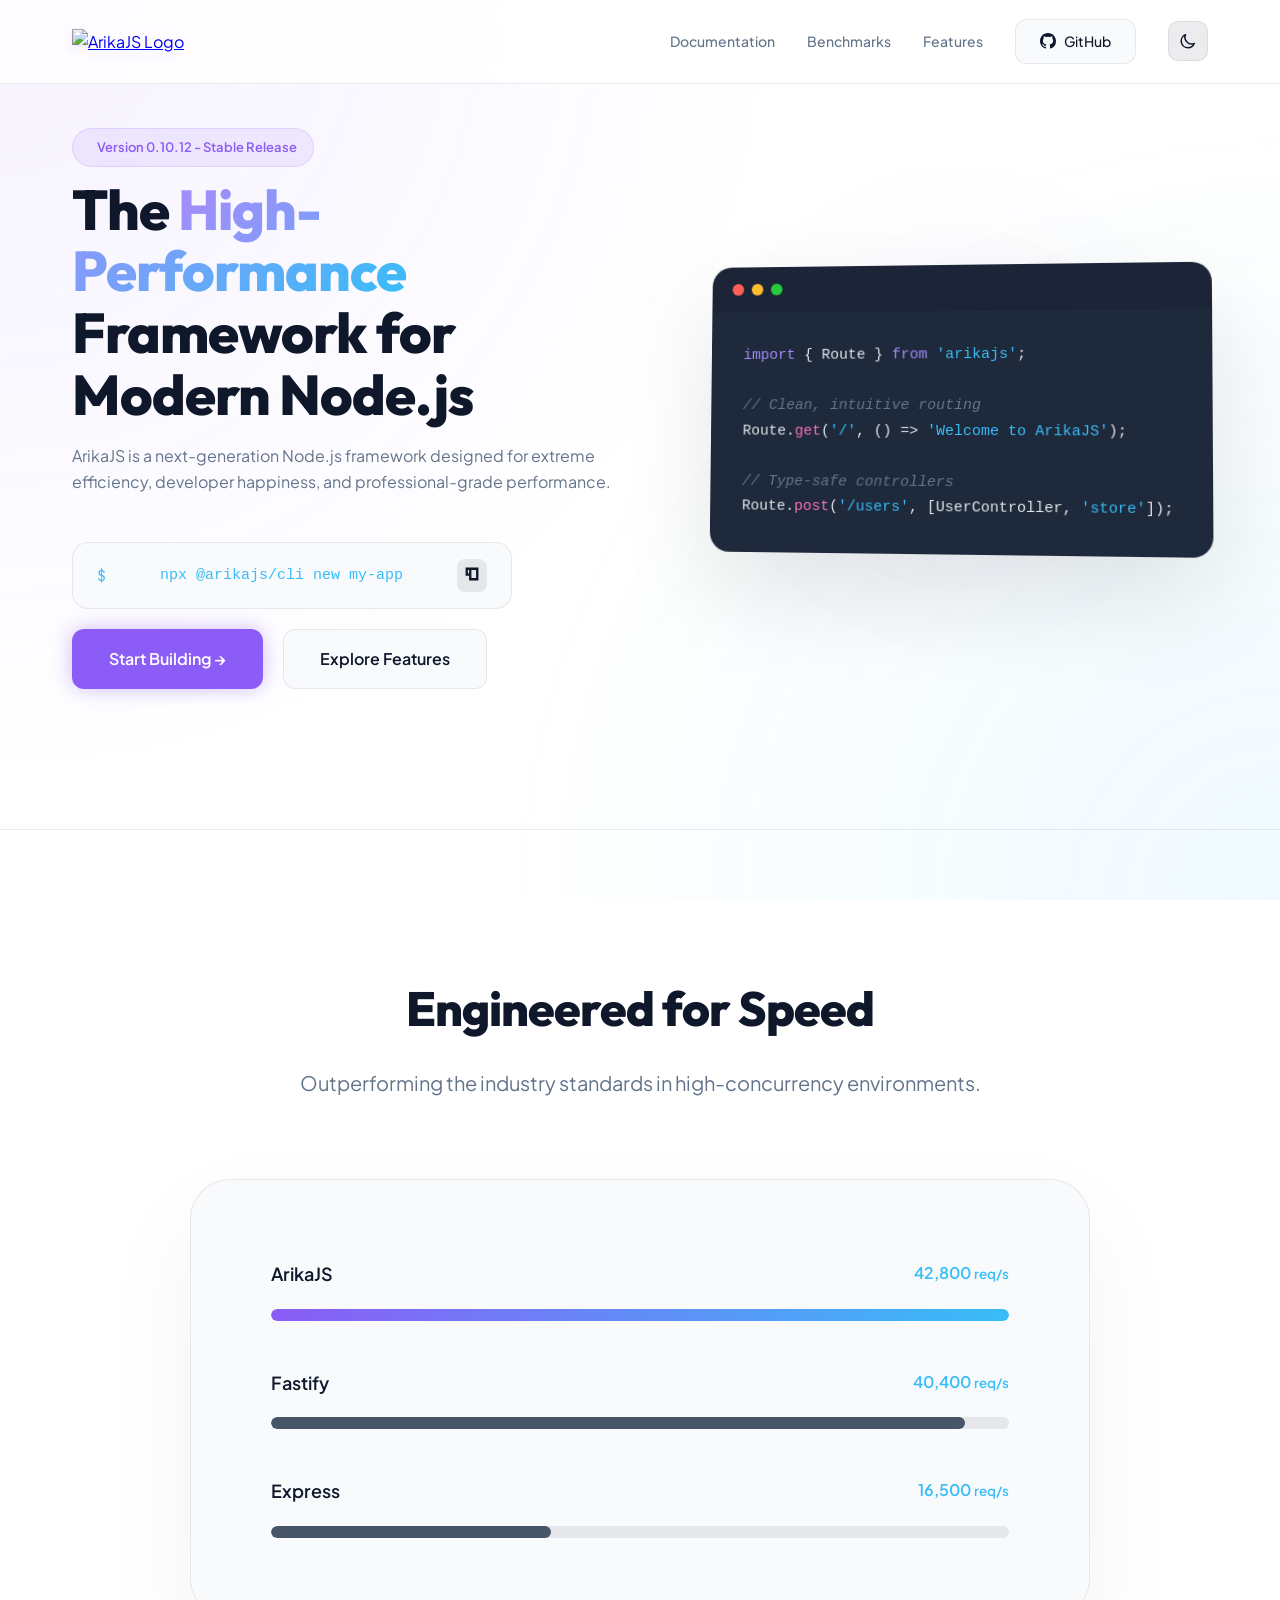
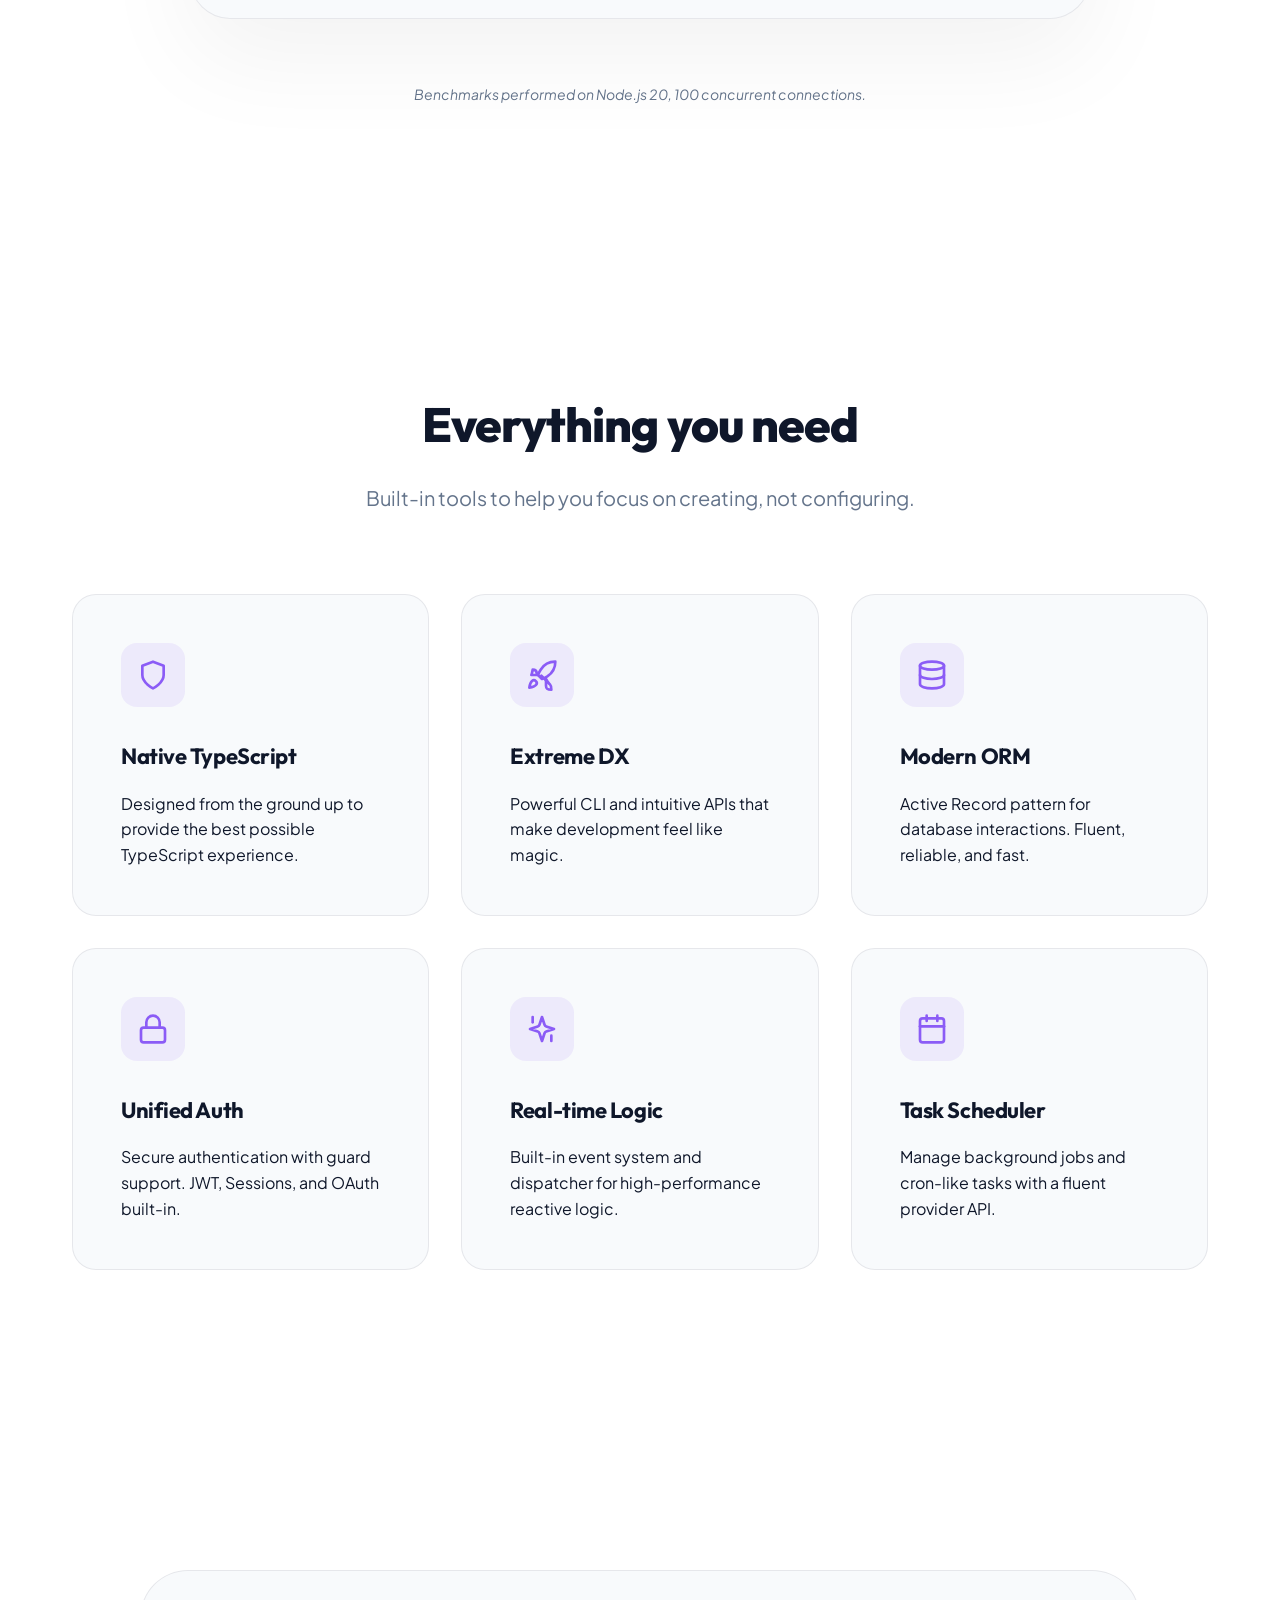
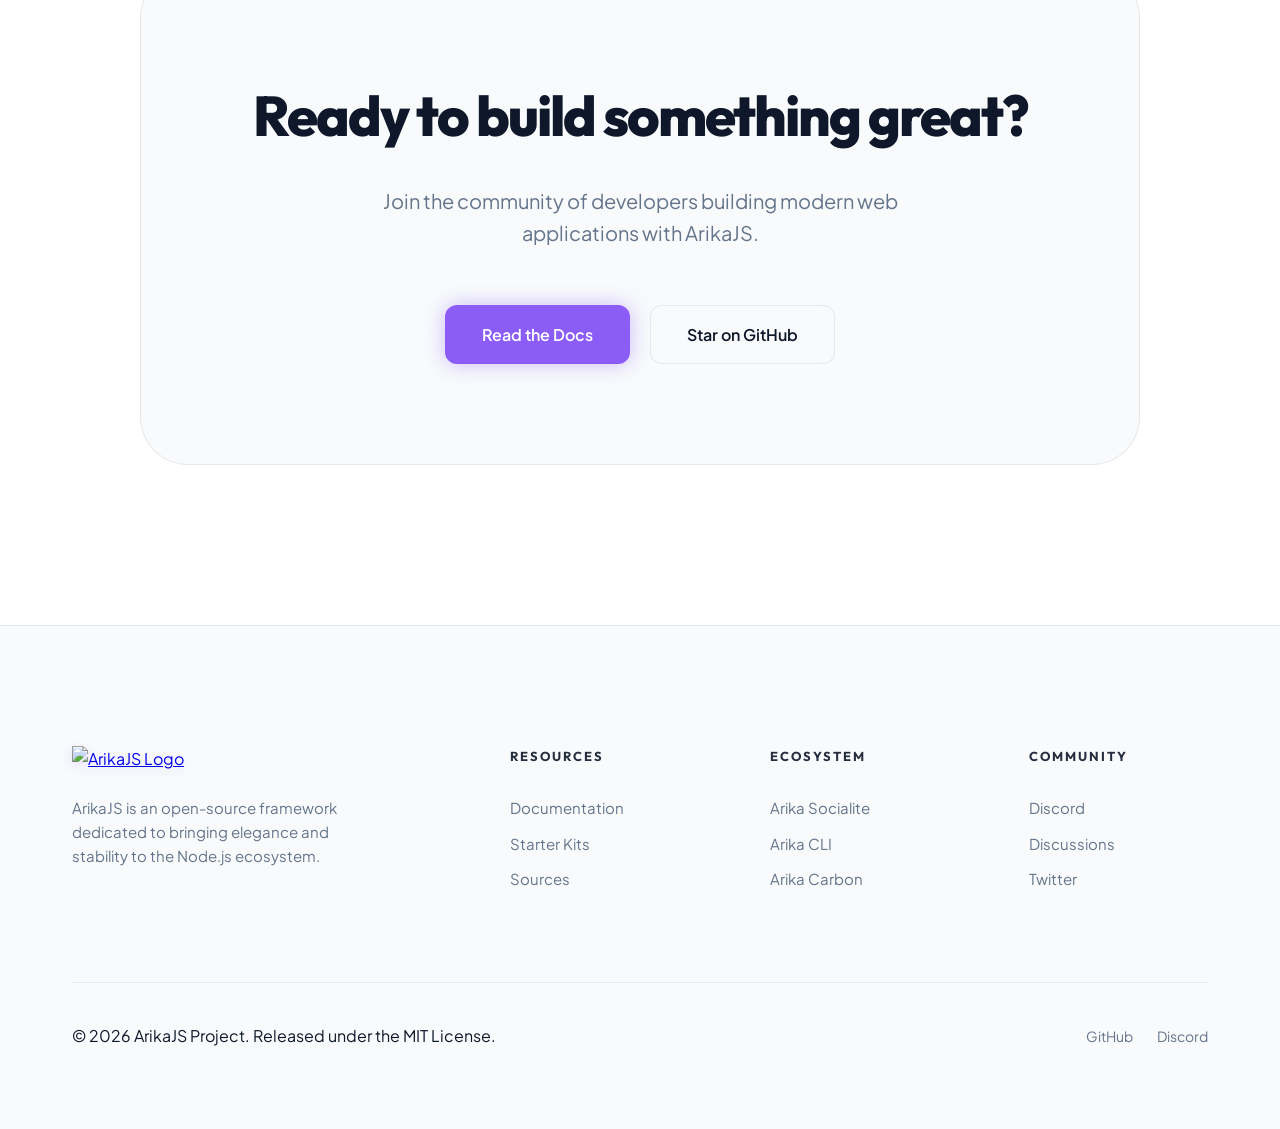
==== index.html @ d20a9f82 "feat(website): finalized dual-theme support and premium SVG icon system" ====
<!DOCTYPE html>
<html lang="en">
<head>
    <meta charset="UTF-8">
    <meta name="viewport" content="width=device-width, initial-scale=1.0">
    <title>ArikaJS | The High-Performance Node.js Framework</title>
    <meta name="description" content="ArikaJS is a high-performance, modular web framework for Node.js. Built for speed, developer happiness, and enterprise-scale reliability.">
    
    <!-- Fonts -->
    <link rel="preconnect" href="https://fonts.googleapis.com">
    <link rel="preconnect" href="https://fonts.gstatic.com" crossorigin>
    <link href="https://fonts.googleapis.com/css2?family=Outfit:wght@300;400;500;600;700;800&family=Plus+Jakarta+Sans:wght@300;400;500;600;700&family=JetBrains+Mono:wght@400;500&display=swap" rel="stylesheet">
    
    <!-- Styles -->
    <link rel="stylesheet" href="style.css?v=2.3.0">
    <link rel="icon" type="image/png" href="https://raw.githubusercontent.com/ArikaJs/arikajs/main/packages/cli/templates/app/public/assets/img/favicon.png">
</head>
<body>
    <nav class="navbar" id="main-nav">
        <div class="container navbar-inner">
            <a href="index.html" class="logo">
                <img src="https://raw.githubusercontent.com/ArikaJs/arikajs/main/packages/cli/templates/app/public/assets/img/logo.png" alt="ArikaJS Logo">
            </a>
            <div class="nav-links">
                <a href="docs.html">Documentation</a>
                <a href="#performance">Benchmarks</a>
                <a href="#features">Features</a>
                <a href="https://github.com/ArikaJs/arikajs" class="btn btn-secondary">
                    <svg width="16" height="16" viewBox="0 0 16 16" fill="currentColor"><path d="M8 0C3.58 0 0 3.58 0 8c0 3.54 2.29 6.53 5.47 7.59.4.07.55-.17.55-.38 0-.19-.01-.82-.01-1.49-2.01.37-2.53-.49-2.69-.94-.09-.23-.48-.94-.82-1.13-.28-.15-.68-.52-.01-.53.63-.01 1.08.58 1.23.82.72 1.21 1.87.87 2.33.66.07-.52.28-.87.51-1.07-1.78-.2-3.64-.89-3.64-3.95 0-.87.31-1.59.82-2.15-.08-.2-.36-1.02.08-2.12 0 0 .67-.21 2.2.82.64-.18 1.32-.27 2-.27.68 0 1.36.09 2 .27 1.53-1.04 2.2-.82 2.2-.82.44 1.1.16 1.92.08 2.12.51.56.82 1.27.82 2.15 0 3.07-1.87 3.75-3.65 3.95.29.25.54.73.54 1.48 0 1.07-.01 1.93-.01 2.2 0 .21.15.46.55.38A8.013 8.013 0 0016 8c0-4.42-3.58-8-8-8z"></path></svg>
                    GitHub
                </a>
                <button class="theme-toggle" id="theme-btn" aria-label="Toggle Theme">
                    <svg class="sun" fill="none" stroke="currentColor" viewBox="0 0 24 24"><path stroke-linecap="round" stroke-linejoin="round" stroke-width="2" d="M12 3v1m0 16v1m9-9h-1M4 9H3m15.364-6.364l-.707.707M6.343 17.657l-.707.707m12.728 0l-.707-.707M6.343 6.343l-.707-.707M12 8a4 4 0 100 8 4 4 0 000-8z"></path></svg>
                    <svg class="moon" fill="none" stroke="currentColor" viewBox="0 0 24 24"><path stroke-linecap="round" stroke-linejoin="round" stroke-width="2" d="M20.354 15.354A9 9 0 018.646 3.646 9.003 9.003 0 0012 21a9.003 9.003 0 008.354-5.646z"></path></svg>
                </button>
            </div>
        </div>
    </nav>

    <header class="hero">
        <div class="container hero-inner">
            <div class="hero-content">
                <div class="badge">
                    <span class="badge-dot"></span>
                    Version 0.10.12 - Stable Release
                </div>
                <h1>The <span class="gradient-text">High-Performance</span> Framework for Modern Node.js</h1>
                <p>ArikaJS is a next-generation Node.js framework designed for extreme efficiency, developer happiness, and professional-grade performance.</p>
                <div class="hero-actions">
                    <div class="command-box">
                        <span class="prefix">$</span>
                        <code id="install-cmd">npx @arikajs/cli new my-app</code>
                        <button id="copy-btn" title="Copy to clipboard">
                            <svg width="14" height="14" viewBox="0 0 24 24" fill="none" stroke="currentColor" stroke-width="2"><path d="M8 4v8H4V4h4zm12 0v16H10V4h10zM8 2H2v12h6V2zm14 0h-14v20h14V2z"></path></svg>
                        </button>
                    </div>
                    <a href="docs.html" class="btn btn-large btn-primary">Start Building →</a>
                    <a href="#features" class="btn btn-large btn-secondary">Explore Features</a>
                </div>
            </div>
            <div class="hero-graphic">
                <div class="glow-sphere"></div>
                <div class="code-window">
                    <div class="window-header">
                        <span class="dot dot-red"></span>
                        <span class="dot dot-yellow"></span>
                        <span class="dot dot-green"></span>
                    </div>
                    <div class="window-body">
<pre><code><span class="kw">import</span> { Route } <span class="kw">from</span> <span class="str">'arikajs'</span>;

<span class="comment">// Clean, intuitive routing</span>
Route.<span class="fn">get</span>(<span class="str">'/'</span>, () => <span class="str">'Welcome to ArikaJS'</span>);

<span class="comment">// Type-safe controllers</span>
Route.<span class="fn">post</span>(<span class="str">'/users'</span>, [UserController, <span class="str">'store'</span>]);</code></pre>
                    </div>
                </div>
            </div>
        </div>
    </header>

    <section id="performance" class="performance">
        <div class="container">
            <div class="section-header">
                <h2>Engineered for Speed</h2>
                <p>Outperforming the industry standards in high-concurrency environments.</p>
            </div>
            
            <div class="perf-stats">
                <div class="stat-item arika-best" data-target="100">
                    <div class="stat-label">
                        <span class="name">ArikaJS</span>
                        <span class="value">42,800 <small>req/s</small></span>
                    </div>
                    <div class="progress-bg"><div class="progress-bar" style="width: 0%"></div></div>
                </div>
                <div class="stat-item" data-target="94">
                    <div class="stat-label">
                        <span class="name">Fastify</span>
                        <span class="value">40,400 <small>req/s</small></span>
                    </div>
                    <div class="progress-bg"><div class="progress-bar" style="width: 0%"></div></div>
                </div>
                <div class="stat-item" data-target="38">
                    <div class="stat-label">
                        <span class="name">Express</span>
                        <span class="value">16,500 <small>req/s</small></span>
                    </div>
                    <div class="progress-bg"><div class="progress-bar" style="width: 0%"></div></div>
                </div>
            </div>
            <p class="benchmark-footer">Benchmarks performed on Node.js 20, 100 concurrent connections.</p>
        </div>
    </section>

    <section id="features" class="features">
        <div class="container">
            <div class="section-header">
                <h2>Everything you need</h2>
                <p>Built-in tools to help you focus on creating, not configuring.</p>
            </div>
            <div class="feature-grid">
                <div class="feature-card">
                    <div class="feature-icon">
                        <svg width="32" height="32" viewBox="0 0 24 24" fill="none" stroke="currentColor" stroke-width="2" stroke-linecap="round" stroke-linejoin="round"><path d="M12 22s8-4 8-10V5l-8-3-8 3v7c0 6 8 10 8 10z"/></svg>
                    </div>
                    <h3>Native TypeScript</h3>
                    <p>Designed from the ground up to provide the best possible TypeScript experience.</p>
                </div>
                <div class="feature-card">
                    <div class="feature-icon">
                        <svg width="32" height="32" viewBox="0 0 24 24" fill="none" stroke="currentColor" stroke-width="2" stroke-linecap="round" stroke-linejoin="round"><path d="M4.5 16.5c-1.5 1.26-2 5-2 5s3.74-.5 5-2c.71-.84.7-2.13-.09-2.91a2.18 2.18 0 0 0-2.91-.09z"/><path d="m12 15-3-3a22 22 0 0 1 2-3.95A12.88 12.88 0 0 1 22 2c0 2.72-.78 7.5-6 11a22.35 22.35 0 0 1-4 2z"/><path d="M9 12H4s.5-1 1-4c2 0 3 .5 3 2.5Z"/><path d="M15 15v5c0 2.5 1 3 4 3 0-3-1-4-1-4s-1-.5-3-4Z"/><line x1="11.5" y1="12.5" x2="15.5" y2="16.5"/></svg>
                    </div>
                    <h3>Extreme DX</h3>
                    <p>Powerful CLI and intuitive APIs that make development feel like magic.</p>
                </div>
                <div class="feature-card">
                    <div class="feature-icon">
                        <svg width="32" height="32" viewBox="0 0 24 24" fill="none" stroke="currentColor" stroke-width="2" stroke-linecap="round" stroke-linejoin="round"><ellipse cx="12" cy="5" rx="9" ry="3"/><path d="M3 5V19A9 3 0 0 0 21 19V5"/><path d="M3 12A9 3 0 0 0 21 12"/></svg>
                    </div>
                    <h3>Modern ORM</h3>
                    <p>Active Record pattern for database interactions. Fluent, reliable, and fast.</p>
                </div>
                <div class="feature-card">
                    <div class="feature-icon">
                        <svg width="32" height="32" viewBox="0 0 24 24" fill="none" stroke="currentColor" stroke-width="2" stroke-linecap="round" stroke-linejoin="round"><rect x="3" y="11" width="18" height="11" rx="2" ry="2"/><path d="M7 11V7a5 5 0 0 1 10 0v4"/></svg>
                    </div>
                    <h3>Unified Auth</h3>
                    <p>Secure authentication with guard support. JWT, Sessions, and OAuth built-in.</p>
                </div>
                <div class="feature-card">
                    <div class="feature-icon">
                        <svg width="32" height="32" viewBox="0 0 24 24" fill="none" stroke="currentColor" stroke-width="2" stroke-linecap="round" stroke-linejoin="round"><path d="m12 3-1.912 5.813a2 2 0 0 1-1.275 1.275L3 12l5.813 1.912a2 2 0 0 1 1.275 1.275L12 21l1.912-5.813a2 2 0 0 1 1.275-1.275L21 12l-5.813-1.912a2 2 0 0 1-1.275-1.275L12 3Z"/><path d="M5 3v4"/><path d="M19 17v4"/><path x1="3" y1="5" x2="7" y2="5"/><path x1="17" y1="19" x2="21" y2="19"/></svg>
                    </div>
                    <h3>Real-time Logic</h3>
                    <p>Built-in event system and dispatcher for high-performance reactive logic.</p>
                </div>
                <div class="feature-card">
                    <div class="feature-icon">
                        <svg width="32" height="32" viewBox="0 0 24 24" fill="none" stroke="currentColor" stroke-width="2" stroke-linecap="round" stroke-linejoin="round"><rect x="3" y="4" width="18" height="18" rx="2" ry="2"/><line x1="16" y1="2" x2="16" y2="6"/><line x1="8" y1="2" x2="8" y2="6"/><line x1="3" y1="10" x2="21" y2="10"/></svg>
                    </div>
                    <h3>Task Scheduler</h3>
                    <p>Manage background jobs and cron-like tasks with a fluent provider API.</p>
                </div>

            </div>
        </div>
    </section>

    <section class="cta-section">
        <div class="container">
            <div class="cta-box">
                <h2>Ready to build something great?</h2>
                <p>Join the community of developers building modern web applications with ArikaJS.</p>
                <div class="hero-actions">
                    <a href="docs.html" class="btn btn-large btn-primary">Read the Docs</a>
                    <a href="https://github.com/ArikaJs/arikajs" class="btn btn-large btn-secondary">Star on GitHub</a>
                </div>
            </div>
        </div>
    </section>

    <footer class="footer">
        <div class="container">
            <div class="footer-grid">
                <div class="footer-brand">
                    <a href="index.html" class="logo">
                        <img src="https://raw.githubusercontent.com/ArikaJs/arikajs/main/packages/cli/templates/app/public/assets/img/logo.png" alt="ArikaJS Logo">
                    </a>
                    <p>ArikaJS is an open-source framework dedicated to bringing elegance and stability to the Node.js ecosystem.</p>
                </div>
                <div class="footer-column">
                    <h4>Resources</h4>
                    <ul>
                        <li><a href="docs.html">Documentation</a></li>
                        <li><a href="#">Starter Kits</a></li>
                        <li><a href="https://github.com/ArikaJs/arikajs">Sources</a></li>
                    </ul>
                </div>
                <div class="footer-column">
                    <h4>Ecosystem</h4>
                    <ul>
                        <li><a href="#">Arika Socialite</a></li>
                        <li><a href="#">Arika CLI</a></li>
                        <li><a href="#">Arika Carbon</a></li>
                    </ul>
                </div>
                <div class="footer-column">
                    <h4>Community</h4>
                    <ul>
                        <li><a href="https://discord.gg/XUTjzwjrHK">Discord</a></li>
                        <li><a href="https://github.com/ArikaJs/arikajs/discussions">Discussions</a></li>
                        <li><a href="#">Twitter</a></li>
                    </ul>
                </div>
            </div>
            <div class="footer-bottom">
                <p>&copy; 2026 ArikaJS Project. Released under the MIT License.</p>
                <div class="footer-socials">
                    <a href="https://github.com/ArikaJs/arikajs">GitHub</a>
                    <a href="https://discord.gg/XUTjzwjrHK">Discord</a>
                </div>
            </div>
        </div>
    </footer>

    <script>
        // Theme Management
        const html = document.documentElement;
        const themeBtn = document.getElementById('theme-btn');
        const savedTheme = localStorage.getItem('theme') || 'light'; // Light is now default
        
        html.setAttribute('data-theme', savedTheme);

        themeBtn.addEventListener('click', () => {
            const currentTheme = html.getAttribute('data-theme');
            const newTheme = currentTheme === 'dark' ? 'light' : 'dark';
            html.setAttribute('data-theme', newTheme);
            localStorage.setItem('theme', newTheme);
        });

        // Copy to clipboard
        document.getElementById('copy-btn').addEventListener('click', () => {
            const cmd = document.getElementById('install-cmd').innerText;
            navigator.clipboard.writeText(cmd);
            const btn = document.getElementById('copy-btn');
            btn.innerHTML = '<svg width="14" height="14" viewBox="0 0 24 24" fill="none" stroke="#10b981" stroke-width="2"><path d="M20 6L9 17l-5-5"></path></svg>';
            setTimeout(() => {
                btn.innerHTML = '<svg width="14" height="14" viewBox="0 0 24 24" fill="none" stroke="currentColor" stroke-width="2"><path d="M8 4v8H4V4h4zm12 0v16H10V4h10zM8 2H2v12h6V2zm14 0h-14v20h14V2z"></path></svg>';
            }, 2000);
        });

        // Sticky Nav & Scroll Animations
        window.addEventListener('scroll', () => {
            const nav = document.getElementById('main-nav');
            if (window.scrollY > 50) {
                nav.classList.add('scrolled');
            } else {
                nav.classList.remove('scrolled');
            }
        });

        // Animate progress bars on scroll
        const observerOptions = { threshold: 0.5 };
        const observer = new IntersectionObserver((entries) => {
            entries.forEach(entry => {
                if (entry.isIntersecting) {
                    const bar = entry.target.querySelector('.progress-bar');
                    const target = entry.target.getAttribute('data-target');
                    bar.style.width = target + '%';
                }
            });
        }, observerOptions);

        document.querySelectorAll('.stat-item').forEach(item => observer.observe(item));
    </script>
</body>
</html>
---- style.css ----
@import url('https://fonts.googleapis.com/css2?family=Outfit:wght@300;400;500;600;700;800&family=Plus+Jakarta+Sans:wght@300;400;500;600;700&family=JetBrains+Mono:wght@400;500&display=swap');

:root {
    /* Pure Brand Colors (Consistent in both themes) */
    --primary: #8b5cf6;
    --primary-glow: rgba(139, 92, 246, 0.4);
    --primary-dark: #7c3aed;
    --secondary: #0f172a;
    --accent: #38bdf8;
    --accent-glow: rgba(56, 189, 248, 0.3);

    /* Light Theme (Default) */
    --bg: #ffffff;
    --bg-mesh: 
        radial-gradient(circle at 0% 0%, rgba(139, 92, 246, 0.08) 0%, transparent 50%),
        radial-gradient(circle at 100% 100%, rgba(56, 189, 248, 0.08) 0%, transparent 50%);
    --card-bg: #f8fafc;
    --card-hover: #f1f5f9;
    --text-main: #0f172a;
    --text-muted: #64748b;
    --border: rgba(15, 23, 42, 0.08);
    --navbar-bg: rgba(255, 255, 255, 0.82);
    --code-window-bg: #1e293b; 
    --footer-bg: #f8fafc;
    --logo-filter: drop-shadow(0 4px 6px rgba(139, 92, 246, 0.15));
    --glow-opacity: 0.05;

    /* Shared Tokens */
    --font-heading: 'Outfit', sans-serif;
    --font-body: 'Plus Jakarta Sans', sans-serif;
    --font-mono: 'JetBrains Mono', monospace;
    --docs-sidebar-width: 280px;
    --transition-smooth: all 0.4s cubic-bezier(0.16, 1, 0.3, 1);
}

/* Dark Theme Overrides */
[data-theme="dark"] {
    --bg: #030712;
    --bg-mesh: 
        radial-gradient(circle at 0% 0%, rgba(139, 92, 246, 0.15) 0%, transparent 50%),
        radial-gradient(circle at 100% 100%, rgba(56, 189, 248, 0.1) 0%, transparent 50%),
        radial-gradient(circle at 50% 50%, rgba(3, 7, 18, 1) 0%, transparent 100%);
    --card-bg: rgba(17, 24, 39, 0.7);
    --card-hover: rgba(17, 24, 39, 0.9);
    --text-main: #f9fafb;
    --text-muted: #9ca3af;
    --border: rgba(255, 255, 255, 0.08);
    --navbar-bg: rgba(3, 7, 18, 0.8);
    --code-window-bg: rgba(17, 24, 39, 0.8);
    --footer-bg: #020617;
    --logo-filter: invert(1) drop-shadow(0 4px 6px rgba(139, 92, 246, 0.3));
    --glow-opacity: 0.2;
}

* {
    margin: 0;
    padding: 0;
    box-sizing: border-box;
    -webkit-font-smoothing: antialiased;
}

html {
    scroll-behavior: smooth;
    transition: background-color 0.3s ease;
}

body {
    background-color: var(--bg);
    color: var(--text-main);
    font-family: var(--font-body);
    line-height: 1.6;
    overflow-x: hidden;
    transition: var(--transition-smooth);
}

body::before {
    content: '';
    position: fixed;
    top: 0;
    left: 0;
    width: 100%;
    height: 100%;
    background: var(--bg-mesh);
    z-index: -1;
    pointer-events: none;
}

h1, h2, h3, h4 {
    font-family: var(--font-heading);
    letter-spacing: -0.02em;
    color: var(--text-main);
}

.container {
    max-width: 1200px;
    margin: 0 auto;
    padding: 0 32px;
}

/* Navbar */
.navbar {
    height: 84px;
    display: flex;
    align-items: center;
    position: fixed;
    top: 0;
    width: 100%;
    background: var(--navbar-bg);
    backdrop-filter: blur(16px);
    z-index: 1000;
    border-bottom: 1px solid var(--border);
    transition: var(--transition-smooth);
}

.navbar.scrolled {
    height: 70px;
}

.navbar-inner {
    width: 100%;
    display: flex;
    justify-content: space-between;
    align-items: center;
}

.logo {
    width: 135px;
    height: auto;
    display: flex;
    align-items: center;
}

.logo img {
    width: 100%;
    height: auto;
    filter: var(--logo-filter);
    transition: var(--transition-smooth);
}

.nav-links {
    display: flex;
    align-items: center;
    gap: 32px;
}

.nav-links a {
    text-decoration: none;
    color: var(--text-muted);
    font-size: 14px;
    font-weight: 500;
    transition: var(--transition-smooth);
}

.nav-links a:hover {
    color: var(--text-main);
}

/* Theme Toggle */
.theme-toggle {
    background: var(--border);
    width: 40px;
    height: 40px;
    border-radius: 10px;
    display: flex;
    align-items: center;
    justify-content: center;
    cursor: pointer;
    border: 1px solid var(--border);
    color: var(--text-main);
    transition: var(--transition-smooth);
    position: relative;
    overflow: hidden;
}

.theme-toggle:hover {
    background: rgba(139, 92, 246, 0.1);
    transform: scale(1.05);
}

.theme-toggle svg {
    width: 18px;
    height: 18px;
    transition: transform 0.5s cubic-bezier(0.4, 0, 0.2, 1);
}

/* Toggle Logic Visuals */
[data-theme="dark"] .theme-toggle .moon { display: none; }
[data-theme="dark"] .theme-toggle .sun { display: block; }
.sun { display: none; }
.moon { display: block; }

/* Buttons */
.btn {
    padding: 10px 24px;
    border-radius: 12px;
    font-size: 14px;
    font-weight: 600;
    text-decoration: none;
    transition: var(--transition-smooth);
    display: inline-flex;
    align-items: center;
    justify-content: center;
    gap: 8px;
    white-space: nowrap;
    cursor: pointer;
    border: 1px solid transparent;
    flex-shrink: 0;
}


.btn-primary {
    background: var(--primary);
    color: white !important;
    box-shadow: 0 0 20px var(--primary-glow);
}

.btn-primary:hover {
    background: var(--primary-dark);
    transform: translateY(-2px);
    box-shadow: 0 0 30px var(--primary-glow);
}

.btn-secondary {
    background: var(--card-bg);
    color: var(--text-main) !important;
    border: 1px solid var(--border);
}

.btn-secondary:hover {
    background: var(--border);
    transform: translateY(-2px);
}


.btn-large {
    padding: 16px 36px;
    font-size: 16px;
}

/* Hero Section */
.hero {
    padding-top: 10%;
    padding-bottom: 140px;
    position: relative;
    overflow: visible;
}

.hero-inner {
    display: grid;
    grid-template-columns: 1.1fr 1fr;
    gap: 80px;
    align-items: center;
}

.hero-content {
    position: relative;
    z-index: 10;
}

.badge {
    display: inline-flex;
    align-items: center;
    gap: 8px;
    padding: 8px 16px;
    background: rgba(139, 92, 246, 0.1);
    color: var(--primary);
    border-radius: 99px;
    font-size: 13px;
    font-weight: 600;
    margin-bottom: 12px;
    border: 1px solid rgba(139, 92, 246, 0.15);
    backdrop-filter: blur(8px);
}

.hero h1 {
    font-size: 56px;
    line-height: 1.1;
    font-weight: 800;
    margin-bottom: 18px;
    letter-spacing: -1px;
    color: var(--text-main);
}

.gradient-text {
    background: linear-gradient(135deg, #a78bfa 0%, #38bdf8 100%);
    -webkit-background-clip: text;
    -webkit-text-fill-color: transparent;
}

.hero p {
    font-size: 16px;
    color: var(--text-muted);
    margin-bottom: 32px;
    max-width: 540px;
    line-height: 1.6;
}

.hero-actions {
    display: flex;
    flex-direction: row;
    align-items: center;
    gap: 20px;
    margin-top: 48px;
    flex-wrap: wrap;
}



.command-box {
    display: flex;
    align-items: center;
    justify-content: space-between;
    background: var(--card-bg);
    backdrop-filter: blur(12px);
    color: var(--accent);
    padding: 16px 24px;
    border-radius: 16px;
    font-size: 15px;
    width: fit-content;
    min-width: 440px;
    font-family: var(--font-mono);
    border: 1px solid var(--border);
    flex-shrink: 0;
    white-space: nowrap;
}


#copy-btn {
    background: var(--border);
    border: none;
    color: var(--text-main);
    padding: 8px;
    border-radius: 8px;
    cursor: pointer;
}

/* Hero Graphic */
.hero-graphic {
    position: relative;
}

.glow-sphere {
    position: absolute;
    width: 600px;
    height: 600px;
    background: radial-gradient(circle, var(--primary-glow) 0%, transparent 70%);
    top: 50%;
    left: 50%;
    transform: translate(-50%, -50%);
    z-index: -1;
    filter: blur(60px);
    opacity: var(--glow-opacity);
}

.code-window {
    background: var(--code-window-bg);
    backdrop-filter: blur(20px);
    border-radius: 20px;
    border: 1px solid var(--border);
    overflow: hidden;
    box-shadow: 0 40px 100px rgba(0, 0, 0, 0.1);
    transform: perspective(1000px) rotateY(-5deg) rotateX(2deg);
    transition: var(--transition-smooth);
}

[data-theme="dark"] .code-window {
    box-shadow: 0 40px 100px rgba(0, 0, 0, 0.5);
}

.code-window:hover {
    transform: perspective(1000px) rotateY(0deg) rotateX(0deg);
}

.window-header {
    background: rgba(15, 23, 42, 0.2);
    padding: 16px 20px;
    display: flex;
    align-items: center;
    gap: 8px;
    border-bottom: 1px solid var(--border);
}

.dot { width: 12px; height: 12px; border-radius: 50%; }
.dot-red { background: #ff5f56; }
.dot-yellow { background: #ffbd2e; }
.dot-green { background: #27c93f; }

.window-body {
    padding: 32px;
    font-family: var(--font-mono);
    font-size: 15px;
    line-height: 1.7;
    color: #e5e7eb;
}

/* Feature Grid */
.features {
    padding: 140px 0;
}

.section-header {
    text-align: center;
    margin-bottom: 80px;
}

.section-header h2 {
    font-size: 48px;
    font-weight: 800;
    margin-bottom: 20px;
}

.section-header p {
    color: var(--text-muted);
    font-size: 20px;
    max-width: 700px;
    margin: 0 auto;
}

.feature-grid {
    display: grid;
    grid-template-columns: repeat(auto-fit, minmax(320px, 1fr));
    gap: 32px;
}

.feature-card {
    background: var(--card-bg);
    backdrop-filter: blur(10px);
    padding: 48px;
    border-radius: 24px;
    border: 1px solid var(--border);
    transition: var(--transition-smooth);
}

.feature-card:hover {
    transform: translateY(-8px);
    border-color: rgba(139, 92, 246, 0.3);
    background: var(--card-hover);
}

.feature-icon {
    width: 64px;
    height: 64px;
    background: rgba(139, 92, 246, 0.1);
    border-radius: 16px;
    display: flex;
    align-items: center;
    justify-content: center;
    margin-bottom: 32px;
    color: var(--primary);
    transition: var(--transition-smooth);
}

.feature-card:hover .feature-icon {
    background: var(--primary);
    color: white;
    transform: rotate(10deg);
}


.feature-card h3 {
    font-size: 22px;
    margin-bottom: 16px;
    color: var(--text-main);
}

/* Performance Section */
.performance { 
    padding: 140px 0; 
    border-top: 1px solid var(--border);
}

.perf-stats {
    max-width: 900px;
    margin: 64px auto;
    background: var(--card-bg);
    backdrop-filter: blur(12px);
    padding: 80px;
    border-radius: 40px;
    border: 1px solid var(--border);
    box-shadow: 0 40px 100px rgba(0, 0, 0, 0.05);
}

[data-theme="dark"] .perf-stats {
    box-shadow: 0 40px 100px rgba(0, 0, 0, 0.3);
}

.stat-item { 
    margin-bottom: 48px; 
}

.stat-item:last-child {
    margin-bottom: 0;
}

.stat-label { 
    display: flex; 
    justify-content: space-between; 
    margin-bottom: 20px; 
    font-weight: 600; 
}

.stat-label .name {
    font-size: 18px;
    color: var(--text-main);
}

.stat-label .value {
    color: var(--accent);
    font-size: 16px;
}

.progress-bg { 
    height: 12px; 
    background: var(--border); 
    border-radius: 20px; 
    overflow: hidden; 
}

.progress-bar { 
    height: 100%; 
    background: #475569; 
    border-radius: 20px; 
    width: 0; 
    transition: width 1.8s cubic-bezier(0.16, 1, 0.3, 1); 
}

.arika-best .progress-bar { 
    background: linear-gradient(90deg, var(--primary), var(--accent)); 
    box-shadow: 0 0 20px var(--primary-glow); 
}

.benchmark-footer {
    text-align: center;
    margin-top: 40px;
    color: var(--text-muted);
    font-size: 14px;
    font-style: italic;
}

/* Syntax Highlighting */
.kw { color: #a78bfa; }
.str { color: #38bdf8; }
.fn { color: #f472b6; }
.comment { color: #64748b; font-style: italic; }

/* CTA Section */
.cta-section { 
    padding: 160px 0; 
    text-align: center; 
}

.cta-box { 
    background: var(--card-bg);
    backdrop-filter: blur(20px);
    padding: 100px 60px; 
    border-radius: 48px; 
    border: 1px solid var(--border); 
    max-width: 1000px;
    margin: 0 auto;
}

.cta-box h2 {
    font-size: 56px;
    font-weight: 800;
    margin-bottom: 24px;
    letter-spacing: -2px;
}

.cta-box p {
    font-size: 20px;
    color: var(--text-muted);
    margin-bottom: 56px;
    max-width: 600px;
    margin-left: auto;
    margin-right: auto;
}

.cta-box .hero-actions {
    flex-direction: row;
    justify-content: center;
    gap: 20px;
}

/* Footer */
.footer { 
    padding: 120px 0 80px 0; 
    background: var(--footer-bg); 
    border-top: 1px solid var(--border); 
}

.footer-grid { 
    display: grid; 
    grid-template-columns: 2fr repeat(3, 1fr); 
    gap: 80px; 
    margin-bottom: 80px; 
}

.footer-brand p {
    color: var(--text-muted);
    font-size: 15px;
    line-height: 1.6;
    margin-top: 24px;
    max-width: 300px;
}

.footer-column h4 { 
    font-size: 13px; 
    text-transform: uppercase; 
    letter-spacing: 2px;
    color: var(--text-main); 
    margin-bottom: 28px; 
    font-weight: 700;
    opacity: 0.9;
}

.footer-column ul {
    list-style: none;
    padding: 0;
}

.footer-column li {
    margin-bottom: 10px;
}

.footer-column a {
    text-decoration: none;
    color: var(--text-muted);
    font-size: 15px;
    transition: var(--transition-smooth);
    display: inline-block;
    font-weight: 400;
}

.footer-column a:hover {
    color: var(--primary);
    transform: translateX(4px);
}

.footer-bottom { 
    padding-top: 40px; 
    border-top: 1px solid var(--border); 
    display: flex; 
    justify-content: space-between; 
    align-items: center; 
}

.footer-socials {
    display: flex;
    gap: 24px;
}

.footer-socials a {
    color: var(--text-muted);
    font-size: 14px;
    text-decoration: none;
    transition: var(--transition-smooth);
}

.footer-socials a:hover {
    color: var(--text-main);
}

/* Responsive */
@media (max-width: 1024px) {
    .hero-inner { grid-template-columns: 1fr; text-align: center; }
    .hero h1 { font-size: 48px; }
    .hero-actions { justify-content: center; }
}

@media (max-width: 768px) {
    .footer-grid { grid-template-columns: 1fr 1fr; }
    .footer-bottom { flex-direction: column; gap: 24px; }
}
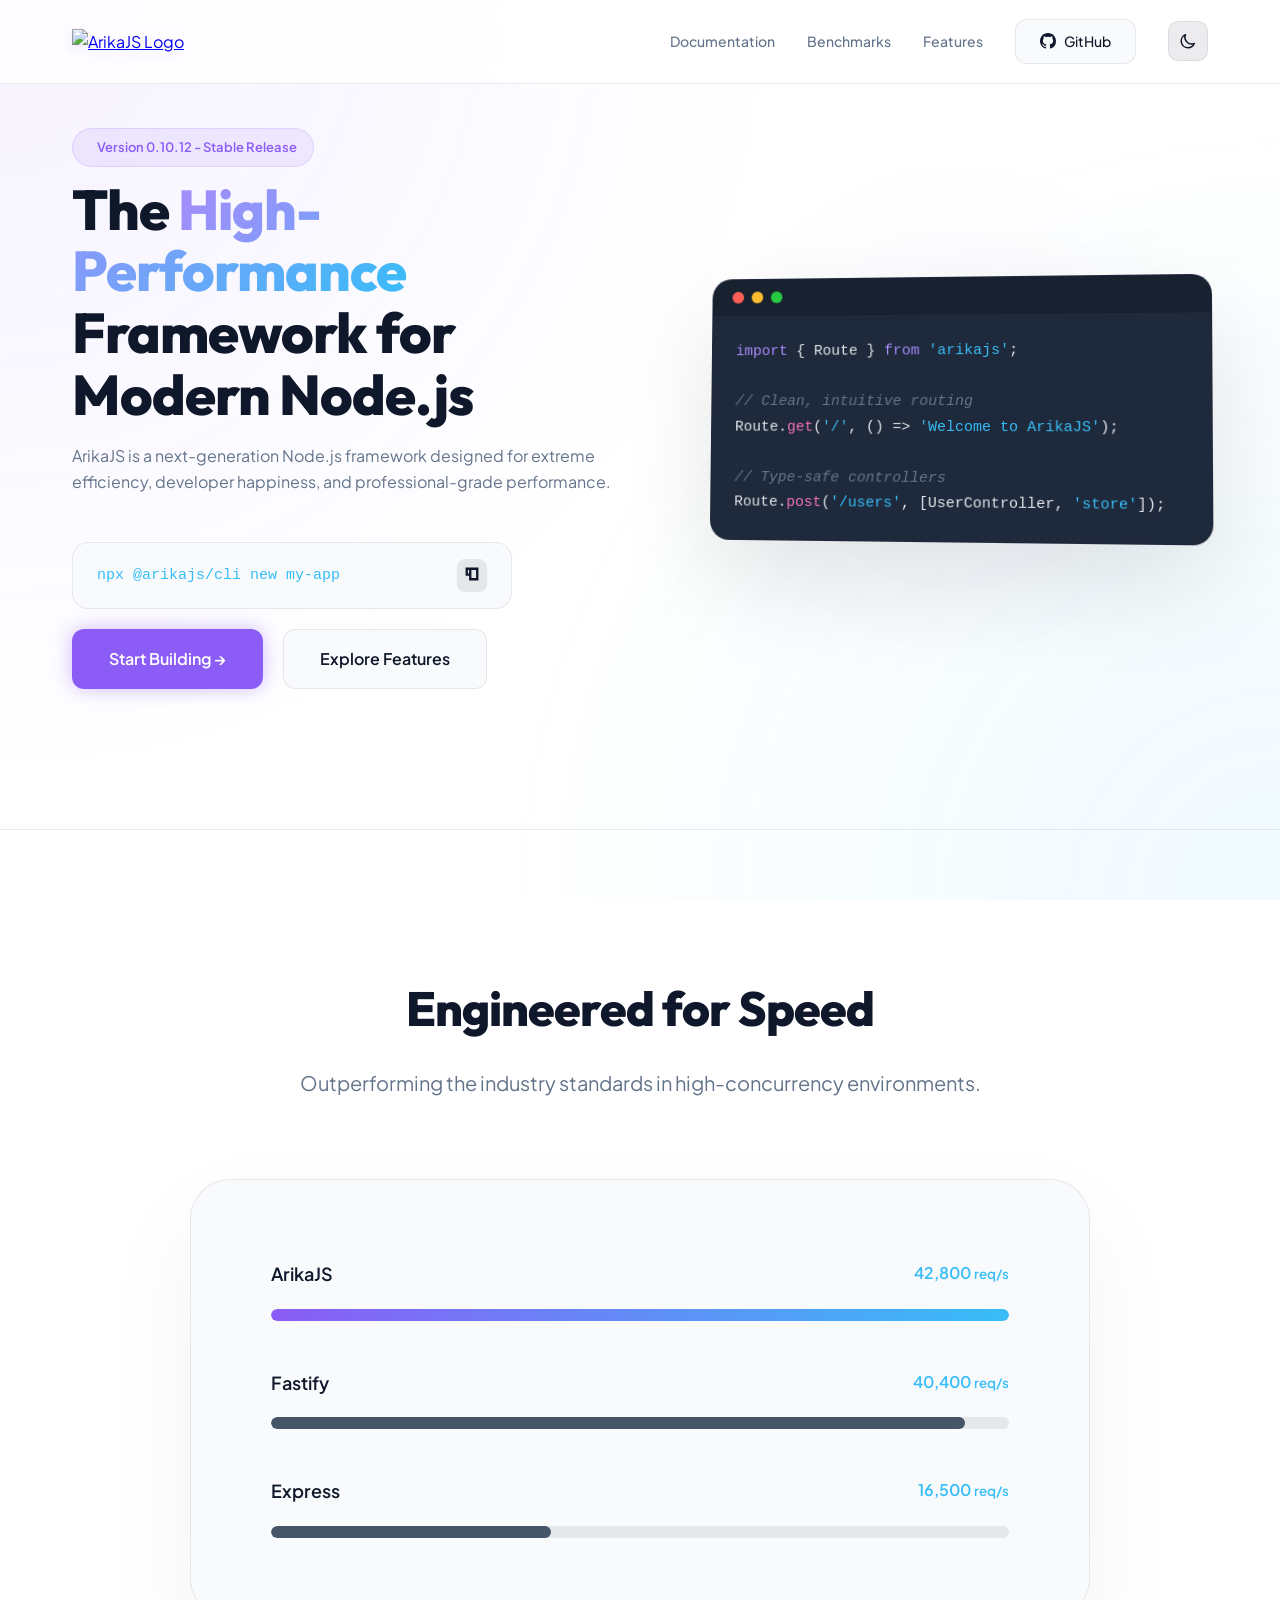
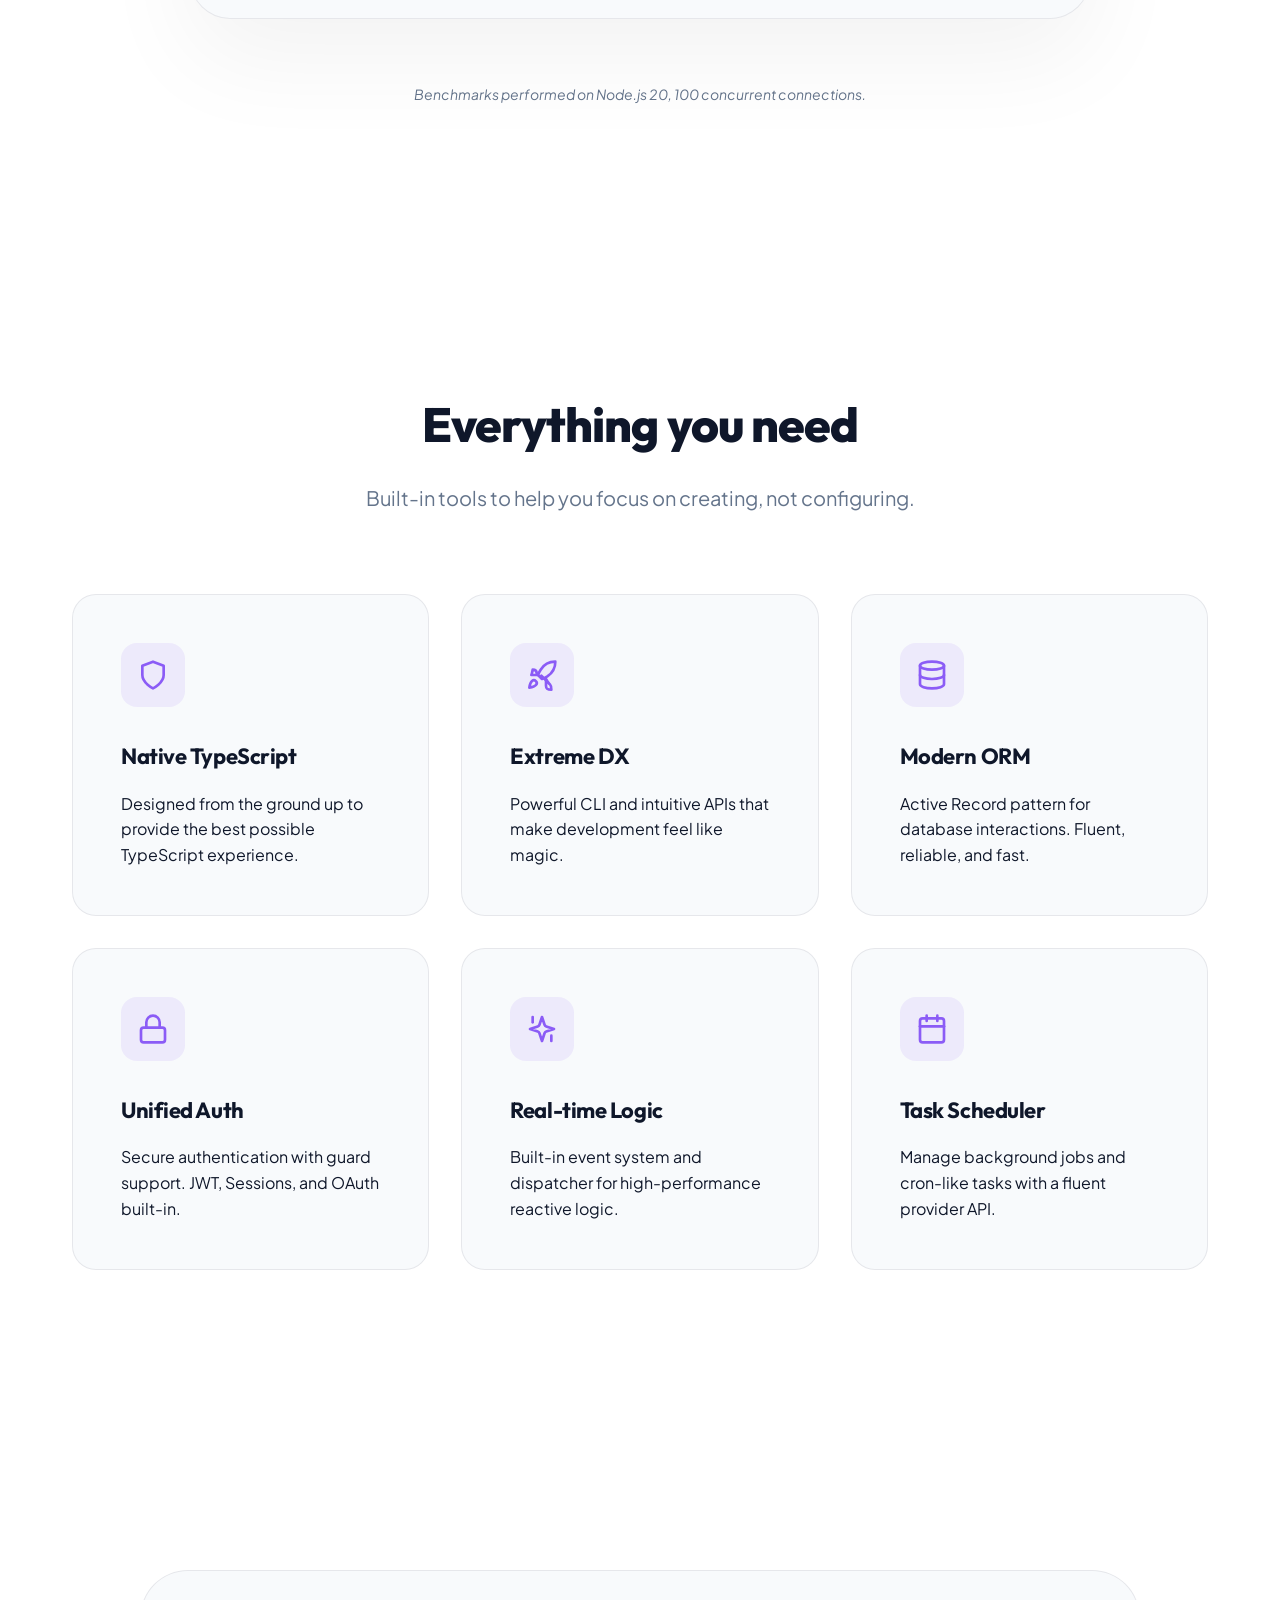
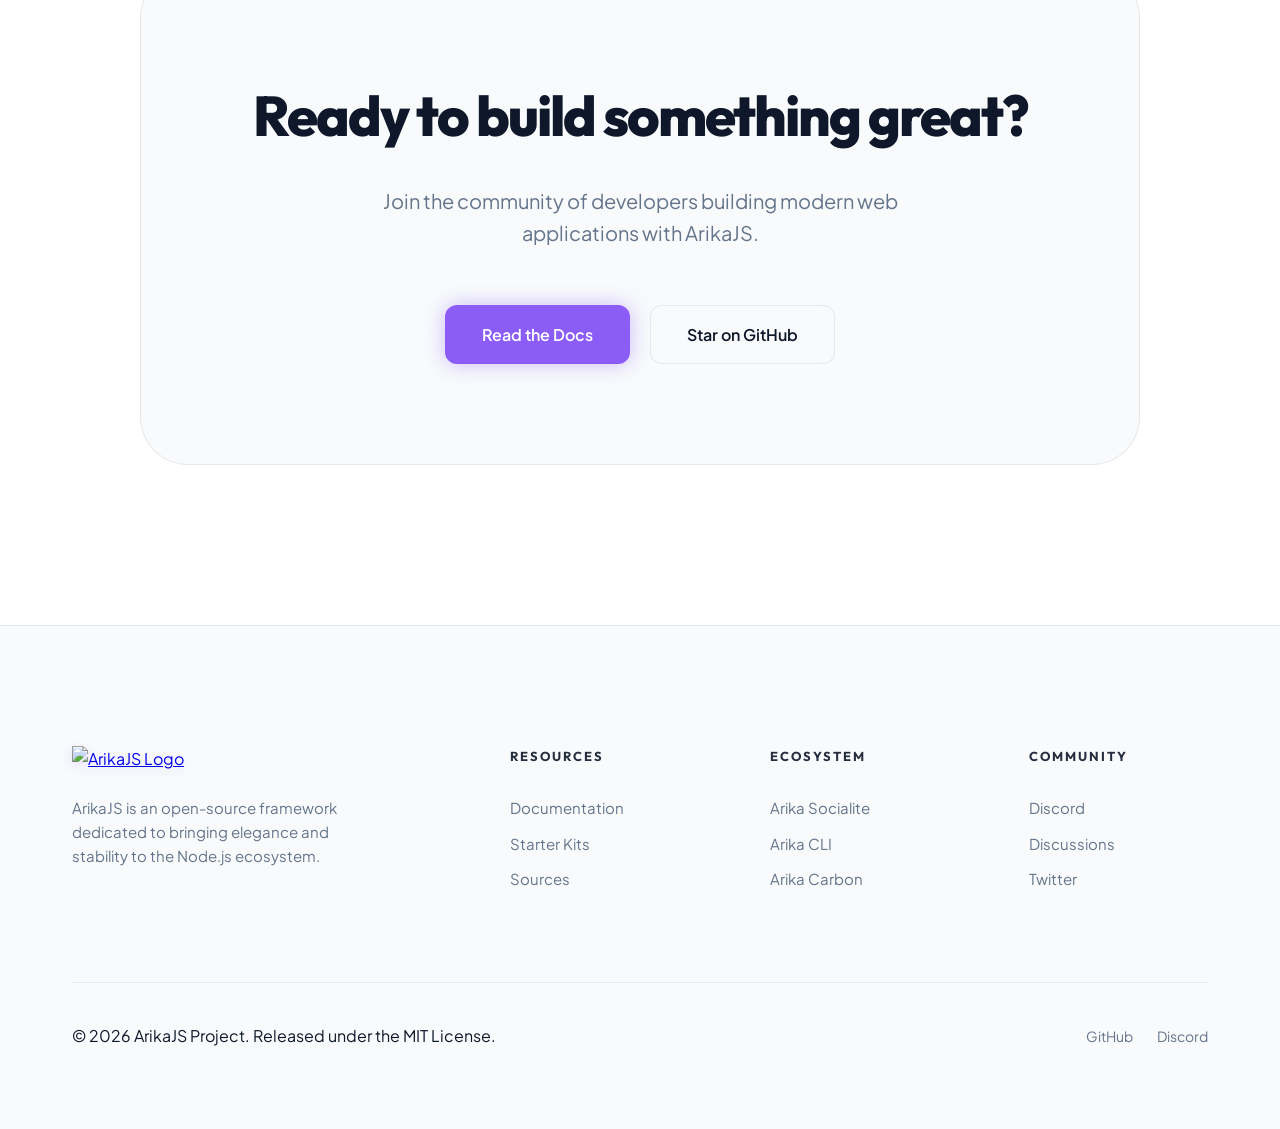
==== commit 5f0343f7: "docs(website): consolidate docs to single page, add schema-builder documentation, and fix layout/sty" ====
--- a/index.html
+++ b/index.html
@@ -1,37 +1,56 @@
 <!DOCTYPE html>
 <html lang="en">
+
 <head>
     <meta charset="UTF-8">
     <meta name="viewport" content="width=device-width, initial-scale=1.0">
     <title>ArikaJS | The High-Performance Node.js Framework</title>
-    <meta name="description" content="ArikaJS is a high-performance, modular web framework for Node.js. Built for speed, developer happiness, and enterprise-scale reliability.">
-    
+    <meta name="description"
+        content="ArikaJS is a high-performance, modular web framework for Node.js. Built for speed, developer happiness, and enterprise-scale reliability.">
+
     <!-- Fonts -->
     <link rel="preconnect" href="https://fonts.googleapis.com">
     <link rel="preconnect" href="https://fonts.gstatic.com" crossorigin>
-    <link href="https://fonts.googleapis.com/css2?family=Outfit:wght@300;400;500;600;700;800&family=Plus+Jakarta+Sans:wght@300;400;500;600;700&family=JetBrains+Mono:wght@400;500&display=swap" rel="stylesheet">
-    
+    <link
+        href="https://fonts.googleapis.com/css2?family=Outfit:wght@300;400;500;600;700;800&family=Plus+Jakarta+Sans:wght@300;400;500;600;700&family=JetBrains+Mono:wght@400;500&display=swap"
+        rel="stylesheet">
+
     <!-- Styles -->
     <link rel="stylesheet" href="style.css?v=2.3.0">
-    <link rel="icon" type="image/png" href="https://raw.githubusercontent.com/ArikaJs/arikajs/main/packages/cli/templates/app/public/assets/img/favicon.png">
+    <link rel="icon" type="image/png"
+        href="https://raw.githubusercontent.com/ArikaJs/arikajs/main/packages/cli/templates/app/public/assets/img/favicon.png">
 </head>
+
 <body>
     <nav class="navbar" id="main-nav">
         <div class="container navbar-inner">
             <a href="index.html" class="logo">
-                <img src="https://raw.githubusercontent.com/ArikaJs/arikajs/main/packages/cli/templates/app/public/assets/img/logo.png" alt="ArikaJS Logo">
+                <img src="https://raw.githubusercontent.com/ArikaJs/arikajs/main/packages/cli/templates/app/public/assets/img/logo.png"
+                    alt="ArikaJS Logo">
             </a>
             <div class="nav-links">
                 <a href="docs.html">Documentation</a>
                 <a href="#performance">Benchmarks</a>
                 <a href="#features">Features</a>
                 <a href="https://github.com/ArikaJs/arikajs" class="btn btn-secondary">
-                    <svg width="16" height="16" viewBox="0 0 16 16" fill="currentColor"><path d="M8 0C3.58 0 0 3.58 0 8c0 3.54 2.29 6.53 5.47 7.59.4.07.55-.17.55-.38 0-.19-.01-.82-.01-1.49-2.01.37-2.53-.49-2.69-.94-.09-.23-.48-.94-.82-1.13-.28-.15-.68-.52-.01-.53.63-.01 1.08.58 1.23.82.72 1.21 1.87.87 2.33.66.07-.52.28-.87.51-1.07-1.78-.2-3.64-.89-3.64-3.95 0-.87.31-1.59.82-2.15-.08-.2-.36-1.02.08-2.12 0 0 .67-.21 2.2.82.64-.18 1.32-.27 2-.27.68 0 1.36.09 2 .27 1.53-1.04 2.2-.82 2.2-.82.44 1.1.16 1.92.08 2.12.51.56.82 1.27.82 2.15 0 3.07-1.87 3.75-3.65 3.95.29.25.54.73.54 1.48 0 1.07-.01 1.93-.01 2.2 0 .21.15.46.55.38A8.013 8.013 0 0016 8c0-4.42-3.58-8-8-8z"></path></svg>
+                    <svg width="16" height="16" viewBox="0 0 16 16" fill="currentColor">
+                        <path
+                            d="M8 0C3.58 0 0 3.58 0 8c0 3.54 2.29 6.53 5.47 7.59.4.07.55-.17.55-.38 0-.19-.01-.82-.01-1.49-2.01.37-2.53-.49-2.69-.94-.09-.23-.48-.94-.82-1.13-.28-.15-.68-.52-.01-.53.63-.01 1.08.58 1.23.82.72 1.21 1.87.87 2.33.66.07-.52.28-.87.51-1.07-1.78-.2-3.64-.89-3.64-3.95 0-.87.31-1.59.82-2.15-.08-.2-.36-1.02.08-2.12 0 0 .67-.21 2.2.82.64-.18 1.32-.27 2-.27.68 0 1.36.09 2 .27 1.53-1.04 2.2-.82 2.2-.82.44 1.1.16 1.92.08 2.12.51.56.82 1.27.82 2.15 0 3.07-1.87 3.75-3.65 3.95.29.25.54.73.54 1.48 0 1.07-.01 1.93-.01 2.2 0 .21.15.46.55.38A8.013 8.013 0 0016 8c0-4.42-3.58-8-8-8z">
+                        </path>
+                    </svg>
                     GitHub
                 </a>
                 <button class="theme-toggle" id="theme-btn" aria-label="Toggle Theme">
-                    <svg class="sun" fill="none" stroke="currentColor" viewBox="0 0 24 24"><path stroke-linecap="round" stroke-linejoin="round" stroke-width="2" d="M12 3v1m0 16v1m9-9h-1M4 9H3m15.364-6.364l-.707.707M6.343 17.657l-.707.707m12.728 0l-.707-.707M6.343 6.343l-.707-.707M12 8a4 4 0 100 8 4 4 0 000-8z"></path></svg>
-                    <svg class="moon" fill="none" stroke="currentColor" viewBox="0 0 24 24"><path stroke-linecap="round" stroke-linejoin="round" stroke-width="2" d="M20.354 15.354A9 9 0 018.646 3.646 9.003 9.003 0 0012 21a9.003 9.003 0 008.354-5.646z"></path></svg>
+                    <svg class="sun" fill="none" stroke="currentColor" viewBox="0 0 24 24">
+                        <path stroke-linecap="round" stroke-linejoin="round" stroke-width="2"
+                            d="M12 3v1m0 16v1m9-9h-1M4 9H3m15.364-6.364l-.707.707M6.343 17.657l-.707.707m12.728 0l-.707-.707M6.343 6.343l-.707-.707M12 8a4 4 0 100 8 4 4 0 000-8z">
+                        </path>
+                    </svg>
+                    <svg class="moon" fill="none" stroke="currentColor" viewBox="0 0 24 24">
+                        <path stroke-linecap="round" stroke-linejoin="round" stroke-width="2"
+                            d="M20.354 15.354A9 9 0 018.646 3.646 9.003 9.003 0 0012 21a9.003 9.003 0 008.354-5.646z">
+                        </path>
+                    </svg>
                 </button>
             </div>
         </div>
@@ -45,13 +64,16 @@
                     Version 0.10.12 - Stable Release
                 </div>
                 <h1>The <span class="gradient-text">High-Performance</span> Framework for Modern Node.js</h1>
-                <p>ArikaJS is a next-generation Node.js framework designed for extreme efficiency, developer happiness, and professional-grade performance.</p>
+                <p>ArikaJS is a next-generation Node.js framework designed for extreme efficiency, developer happiness,
+                    and professional-grade performance.</p>
                 <div class="hero-actions">
                     <div class="command-box">
-                        <span class="prefix">$</span>
                         <code id="install-cmd">npx @arikajs/cli new my-app</code>
                         <button id="copy-btn" title="Copy to clipboard">
-                            <svg width="14" height="14" viewBox="0 0 24 24" fill="none" stroke="currentColor" stroke-width="2"><path d="M8 4v8H4V4h4zm12 0v16H10V4h10zM8 2H2v12h6V2zm14 0h-14v20h14V2z"></path></svg>
+                            <svg width="14" height="14" viewBox="0 0 24 24" fill="none" stroke="currentColor"
+                                stroke-width="2">
+                                <path d="M8 4v8H4V4h4zm12 0v16H10V4h10zM8 2H2v12h6V2zm14 0h-14v20h14V2z"></path>
+                            </svg>
                         </button>
                     </div>
                     <a href="docs.html" class="btn btn-large btn-primary">Start Building →</a>
@@ -67,7 +89,7 @@
                         <span class="dot dot-green"></span>
                     </div>
                     <div class="window-body">
-<pre><code><span class="kw">import</span> { Route } <span class="kw">from</span> <span class="str">'arikajs'</span>;
+                        <pre><code><span class="kw">import</span> { Route } <span class="kw">from</span> <span class="str">'arikajs'</span>;
 
 <span class="comment">// Clean, intuitive routing</span>
 Route.<span class="fn">get</span>(<span class="str">'/'</span>, () => <span class="str">'Welcome to ArikaJS'</span>);
@@ -86,28 +108,34 @@
                 <h2>Engineered for Speed</h2>
                 <p>Outperforming the industry standards in high-concurrency environments.</p>
             </div>
-            
+
             <div class="perf-stats">
                 <div class="stat-item arika-best" data-target="100">
                     <div class="stat-label">
                         <span class="name">ArikaJS</span>
                         <span class="value">42,800 <small>req/s</small></span>
                     </div>
-                    <div class="progress-bg"><div class="progress-bar" style="width: 0%"></div></div>
+                    <div class="progress-bg">
+                        <div class="progress-bar" style="width: 0%"></div>
+                    </div>
                 </div>
                 <div class="stat-item" data-target="94">
                     <div class="stat-label">
                         <span class="name">Fastify</span>
                         <span class="value">40,400 <small>req/s</small></span>
                     </div>
-                    <div class="progress-bg"><div class="progress-bar" style="width: 0%"></div></div>
+                    <div class="progress-bg">
+                        <div class="progress-bar" style="width: 0%"></div>
+                    </div>
                 </div>
                 <div class="stat-item" data-target="38">
                     <div class="stat-label">
                         <span class="name">Express</span>
                         <span class="value">16,500 <small>req/s</small></span>
                     </div>
-                    <div class="progress-bg"><div class="progress-bar" style="width: 0%"></div></div>
+                    <div class="progress-bg">
+                        <div class="progress-bar" style="width: 0%"></div>
+                    </div>
                 </div>
             </div>
             <p class="benchmark-footer">Benchmarks performed on Node.js 20, 100 concurrent connections.</p>
@@ -123,42 +151,77 @@
             <div class="feature-grid">
                 <div class="feature-card">
                     <div class="feature-icon">
-                        <svg width="32" height="32" viewBox="0 0 24 24" fill="none" stroke="currentColor" stroke-width="2" stroke-linecap="round" stroke-linejoin="round"><path d="M12 22s8-4 8-10V5l-8-3-8 3v7c0 6 8 10 8 10z"/></svg>
+                        <svg width="32" height="32" viewBox="0 0 24 24" fill="none" stroke="currentColor"
+                            stroke-width="2" stroke-linecap="round" stroke-linejoin="round">
+                            <path d="M12 22s8-4 8-10V5l-8-3-8 3v7c0 6 8 10 8 10z" />
+                        </svg>
                     </div>
                     <h3>Native TypeScript</h3>
                     <p>Designed from the ground up to provide the best possible TypeScript experience.</p>
                 </div>
                 <div class="feature-card">
                     <div class="feature-icon">
-                        <svg width="32" height="32" viewBox="0 0 24 24" fill="none" stroke="currentColor" stroke-width="2" stroke-linecap="round" stroke-linejoin="round"><path d="M4.5 16.5c-1.5 1.26-2 5-2 5s3.74-.5 5-2c.71-.84.7-2.13-.09-2.91a2.18 2.18 0 0 0-2.91-.09z"/><path d="m12 15-3-3a22 22 0 0 1 2-3.95A12.88 12.88 0 0 1 22 2c0 2.72-.78 7.5-6 11a22.35 22.35 0 0 1-4 2z"/><path d="M9 12H4s.5-1 1-4c2 0 3 .5 3 2.5Z"/><path d="M15 15v5c0 2.5 1 3 4 3 0-3-1-4-1-4s-1-.5-3-4Z"/><line x1="11.5" y1="12.5" x2="15.5" y2="16.5"/></svg>
+                        <svg width="32" height="32" viewBox="0 0 24 24" fill="none" stroke="currentColor"
+                            stroke-width="2" stroke-linecap="round" stroke-linejoin="round">
+                            <path
+                                d="M4.5 16.5c-1.5 1.26-2 5-2 5s3.74-.5 5-2c.71-.84.7-2.13-.09-2.91a2.18 2.18 0 0 0-2.91-.09z" />
+                            <path
+                                d="m12 15-3-3a22 22 0 0 1 2-3.95A12.88 12.88 0 0 1 22 2c0 2.72-.78 7.5-6 11a22.35 22.35 0 0 1-4 2z" />
+                            <path d="M9 12H4s.5-1 1-4c2 0 3 .5 3 2.5Z" />
+                            <path d="M15 15v5c0 2.5 1 3 4 3 0-3-1-4-1-4s-1-.5-3-4Z" />
+                            <line x1="11.5" y1="12.5" x2="15.5" y2="16.5" />
+                        </svg>
                     </div>
                     <h3>Extreme DX</h3>
                     <p>Powerful CLI and intuitive APIs that make development feel like magic.</p>
                 </div>
                 <div class="feature-card">
                     <div class="feature-icon">
-                        <svg width="32" height="32" viewBox="0 0 24 24" fill="none" stroke="currentColor" stroke-width="2" stroke-linecap="round" stroke-linejoin="round"><ellipse cx="12" cy="5" rx="9" ry="3"/><path d="M3 5V19A9 3 0 0 0 21 19V5"/><path d="M3 12A9 3 0 0 0 21 12"/></svg>
+                        <svg width="32" height="32" viewBox="0 0 24 24" fill="none" stroke="currentColor"
+                            stroke-width="2" stroke-linecap="round" stroke-linejoin="round">
+                            <ellipse cx="12" cy="5" rx="9" ry="3" />
+                            <path d="M3 5V19A9 3 0 0 0 21 19V5" />
+                            <path d="M3 12A9 3 0 0 0 21 12" />
+                        </svg>
                     </div>
                     <h3>Modern ORM</h3>
                     <p>Active Record pattern for database interactions. Fluent, reliable, and fast.</p>
                 </div>
                 <div class="feature-card">
                     <div class="feature-icon">
-                        <svg width="32" height="32" viewBox="0 0 24 24" fill="none" stroke="currentColor" stroke-width="2" stroke-linecap="round" stroke-linejoin="round"><rect x="3" y="11" width="18" height="11" rx="2" ry="2"/><path d="M7 11V7a5 5 0 0 1 10 0v4"/></svg>
+                        <svg width="32" height="32" viewBox="0 0 24 24" fill="none" stroke="currentColor"
+                            stroke-width="2" stroke-linecap="round" stroke-linejoin="round">
+                            <rect x="3" y="11" width="18" height="11" rx="2" ry="2" />
+                            <path d="M7 11V7a5 5 0 0 1 10 0v4" />
+                        </svg>
                     </div>
                     <h3>Unified Auth</h3>
                     <p>Secure authentication with guard support. JWT, Sessions, and OAuth built-in.</p>
                 </div>
                 <div class="feature-card">
                     <div class="feature-icon">
-                        <svg width="32" height="32" viewBox="0 0 24 24" fill="none" stroke="currentColor" stroke-width="2" stroke-linecap="round" stroke-linejoin="round"><path d="m12 3-1.912 5.813a2 2 0 0 1-1.275 1.275L3 12l5.813 1.912a2 2 0 0 1 1.275 1.275L12 21l1.912-5.813a2 2 0 0 1 1.275-1.275L21 12l-5.813-1.912a2 2 0 0 1-1.275-1.275L12 3Z"/><path d="M5 3v4"/><path d="M19 17v4"/><path x1="3" y1="5" x2="7" y2="5"/><path x1="17" y1="19" x2="21" y2="19"/></svg>
+                        <svg width="32" height="32" viewBox="0 0 24 24" fill="none" stroke="currentColor"
+                            stroke-width="2" stroke-linecap="round" stroke-linejoin="round">
+                            <path
+                                d="m12 3-1.912 5.813a2 2 0 0 1-1.275 1.275L3 12l5.813 1.912a2 2 0 0 1 1.275 1.275L12 21l1.912-5.813a2 2 0 0 1 1.275-1.275L21 12l-5.813-1.912a2 2 0 0 1-1.275-1.275L12 3Z" />
+                            <path d="M5 3v4" />
+                            <path d="M19 17v4" />
+                            <path x1="3" y1="5" x2="7" y2="5" />
+                            <path x1="17" y1="19" x2="21" y2="19" />
+                        </svg>
                     </div>
                     <h3>Real-time Logic</h3>
                     <p>Built-in event system and dispatcher for high-performance reactive logic.</p>
                 </div>
                 <div class="feature-card">
                     <div class="feature-icon">
-                        <svg width="32" height="32" viewBox="0 0 24 24" fill="none" stroke="currentColor" stroke-width="2" stroke-linecap="round" stroke-linejoin="round"><rect x="3" y="4" width="18" height="18" rx="2" ry="2"/><line x1="16" y1="2" x2="16" y2="6"/><line x1="8" y1="2" x2="8" y2="6"/><line x1="3" y1="10" x2="21" y2="10"/></svg>
+                        <svg width="32" height="32" viewBox="0 0 24 24" fill="none" stroke="currentColor"
+                            stroke-width="2" stroke-linecap="round" stroke-linejoin="round">
+                            <rect x="3" y="4" width="18" height="18" rx="2" ry="2" />
+                            <line x1="16" y1="2" x2="16" y2="6" />
+                            <line x1="8" y1="2" x2="8" y2="6" />
+                            <line x1="3" y1="10" x2="21" y2="10" />
+                        </svg>
                     </div>
                     <h3>Task Scheduler</h3>
                     <p>Manage background jobs and cron-like tasks with a fluent provider API.</p>
@@ -186,9 +249,11 @@
             <div class="footer-grid">
                 <div class="footer-brand">
                     <a href="index.html" class="logo">
-                        <img src="https://raw.githubusercontent.com/ArikaJs/arikajs/main/packages/cli/templates/app/public/assets/img/logo.png" alt="ArikaJS Logo">
+                        <img src="https://raw.githubusercontent.com/ArikaJs/arikajs/main/packages/cli/templates/app/public/assets/img/logo.png"
+                            alt="ArikaJS Logo">
                     </a>
-                    <p>ArikaJS is an open-source framework dedicated to bringing elegance and stability to the Node.js ecosystem.</p>
+                    <p>ArikaJS is an open-source framework dedicated to bringing elegance and stability to the Node.js
+                        ecosystem.</p>
                 </div>
                 <div class="footer-column">
                     <h4>Resources</h4>
@@ -230,7 +295,7 @@
         const html = document.documentElement;
         const themeBtn = document.getElementById('theme-btn');
         const savedTheme = localStorage.getItem('theme') || 'light'; // Light is now default
-        
+
         html.setAttribute('data-theme', savedTheme);
 
         themeBtn.addEventListener('click', () => {
@@ -276,4 +341,5 @@
         document.querySelectorAll('.stat-item').forEach(item => observer.observe(item));
     </script>
 </body>
-</html>
+
+</html>
--- a/style.css
+++ b/style.css
@@ -671,3 +671,251 @@
     .footer-grid { grid-template-columns: 1fr 1fr; }
     .footer-bottom { flex-direction: column; gap: 24px; }
 }
+
+/* ==========================================================================
+   Documentation Styles
+   ========================================================================== */
+
+/* Docs Layout */
+.docs-container {
+    display: flex;
+    gap: 60px;
+    padding-top: 130px;
+    padding-bottom: 100px;
+    align-items: flex-start;
+}
+
+/* Sidebar Navigation */
+.docs-sidebar {
+    width: var(--docs-sidebar-width);
+    position: sticky;
+    top: 130px;
+    height: calc(100vh - 160px);
+    overflow-y: auto;
+    padding-right: 20px;
+    flex-shrink: 0;
+}
+
+.docs-sidebar::-webkit-scrollbar { width: 4px; }
+.docs-sidebar::-webkit-scrollbar-track { background: transparent; }
+.docs-sidebar::-webkit-scrollbar-thumb { background: var(--border); border-radius: 10px; }
+
+.nav-group {
+    margin-bottom: 32px;
+}
+
+.nav-group h4 {
+    font-size: 13px;
+    text-transform: uppercase;
+    letter-spacing: 1px;
+    color: var(--text-muted);
+    margin-bottom: 16px;
+    font-weight: 700;
+}
+
+.sidebar-nav ul {
+    list-style: none;
+}
+
+.sidebar-nav li {
+    margin-bottom: 8px;
+}
+
+.sidebar-nav a {
+    display: block;
+    color: var(--text-muted);
+    text-decoration: none;
+    font-size: 15px;
+    font-weight: 500;
+    transition: var(--transition-smooth);
+    padding: 2px 0;
+}
+
+.sidebar-nav a:hover, .sidebar-nav a.active {
+    color: var(--primary);
+    transform: translateX(4px);
+}
+
+/* Docs Content */
+.docs-content {
+    flex: 1;
+    min-width: 0;
+    max-width: 880px;
+}
+
+.docs-content section {
+    scroll-margin-top: 130px;
+}
+
+.docs-content h1 {
+    font-size: 44px;
+    margin-bottom: 24px;
+}
+
+.docs-content .lead {
+    font-size: 19px;
+    color: var(--text-muted);
+    margin-bottom: 48px;
+    line-height: 1.7;
+}
+
+.docs-content h2 {
+    font-size: 28px;
+    margin: 64px 0 24px 0;
+    padding-bottom: 12px;
+    border-bottom: 1px solid var(--border);
+}
+
+.docs-content p {
+    margin-bottom: 24px;
+    color: var(--text-main);
+    line-height: 1.8;
+}
+
+.docs-content code {
+    /* background: rgba(139, 92, 246, 0.1); */
+    color: var(--primary);
+    /* padding: 2px 6px; */
+    border-radius: 6px;
+    font-family: var(--font-mono);
+    font-size: 0.9em;
+}
+
+/* Code Window */
+.docs-code-window {
+    background: var(--code-window-bg);
+    border-radius: 16px;
+    overflow: hidden;
+    margin: 32px 0;
+    border: 1px solid rgba(255, 255, 255, 0.1);
+}
+
+.window-header {
+    background: rgba(0, 0, 0, 0.2);
+    padding: 12px 20px;
+    display: flex;
+    align-items: center;
+    gap: 8px;
+}
+
+.window-filename {
+    margin-left: 12px;
+    font-size: 13px;
+    color: #94a3b8;
+    font-family: var(--font-mono);
+}
+
+.dot { width: 12px; height: 12px; border-radius: 50%; }
+.dot-red { background: #ff5f56; }
+.dot-yellow { background: #ffbd2e; }
+.dot-green { background: #27c93f; }
+
+.window-body {
+    padding: 24px;
+    overflow-x: auto;
+}
+
+.copy-btn {
+    margin-left: auto;
+    background: transparent;
+    border: none;
+    color: #94a3b8;
+    cursor: pointer;
+    transition: var(--transition-smooth);
+}
+
+.copy-btn:hover { color: white; }
+
+/* Property Grid */
+.docs-property-grid {
+    display: grid;
+    grid-template-columns: repeat(auto-fit, minmax(280px, 1fr));
+    gap: 20px;
+    margin-bottom: 40px;
+}
+
+.property-card {
+    background: var(--card-bg);
+    padding: 24px;
+    border-radius: 16px;
+    border: 1px solid var(--border);
+}
+
+.property-name {
+    font-weight: 700;
+    color: var(--primary);
+    margin-bottom: 8px;
+    font-family: var(--font-mono);
+}
+
+.property-desc {
+    font-size: 14px;
+    color: var(--text-muted);
+}
+
+/* Navbar Search & Version */
+
+.nav-left {
+    display: flex;
+    align-items: center;
+    gap: 32px;
+}
+
+.nav-search {
+    display: flex;
+    align-items: center;
+    background: var(--card-bg);
+    border: 1px solid var(--border);
+    padding: 8px 16px;
+    border-radius: 10px;
+    gap: 12px;
+    color: var(--text-muted);
+    width: 320px;
+    transition: var(--transition-smooth);
+}
+
+.nav-search:focus-within {
+    border-color: var(--primary);
+    box-shadow: 0 0 0 3px var(--primary-glow);
+}
+
+.nav-search input {
+    background: transparent;
+    border: none;
+    outline: none;
+    color: var(--text-main);
+    width: 100%;
+    font-size: 14px;
+}
+
+.search-shortcut {
+    font-size: 12px;
+    background: var(--border);
+    padding: 2px 6px;
+    border-radius: 4px;
+    letter-spacing: 1px;
+}
+
+.version-selector {
+    display: flex;
+    align-items: center;
+    gap: 12px;
+    margin-right: 20px;
+}
+
+.version-label { font-size: 13px; color: var(--text-muted); font-weight: 600; }
+
+.version-select {
+    background: var(--card-bg);
+    color: var(--text-main);
+    border: 1px solid var(--border);
+    padding: 6px 12px;
+    border-radius: 8px;
+    font-size: 13px;
+    outline: none;
+}
+
+@media (max-width: 1024px) {
+    .docs-sidebar { display: none; }
+    .nav-search { width: 200px; }
+}
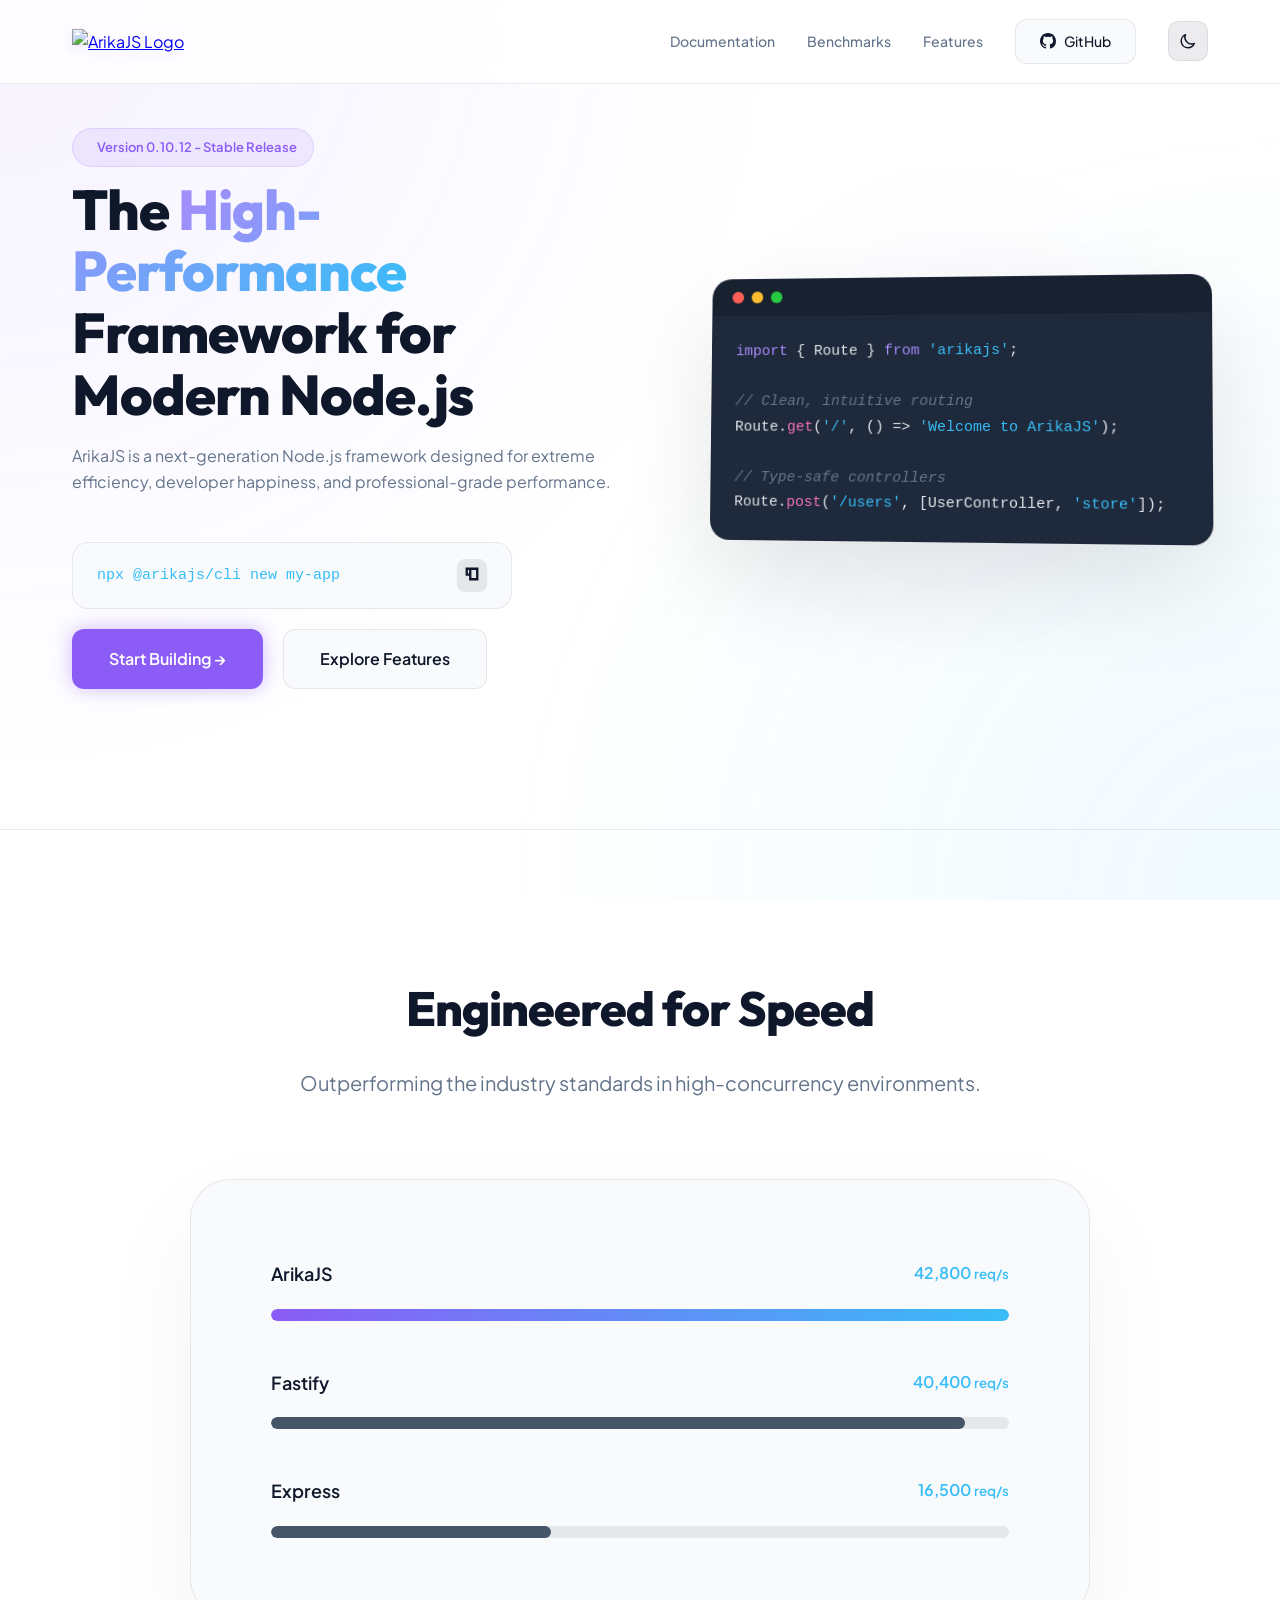
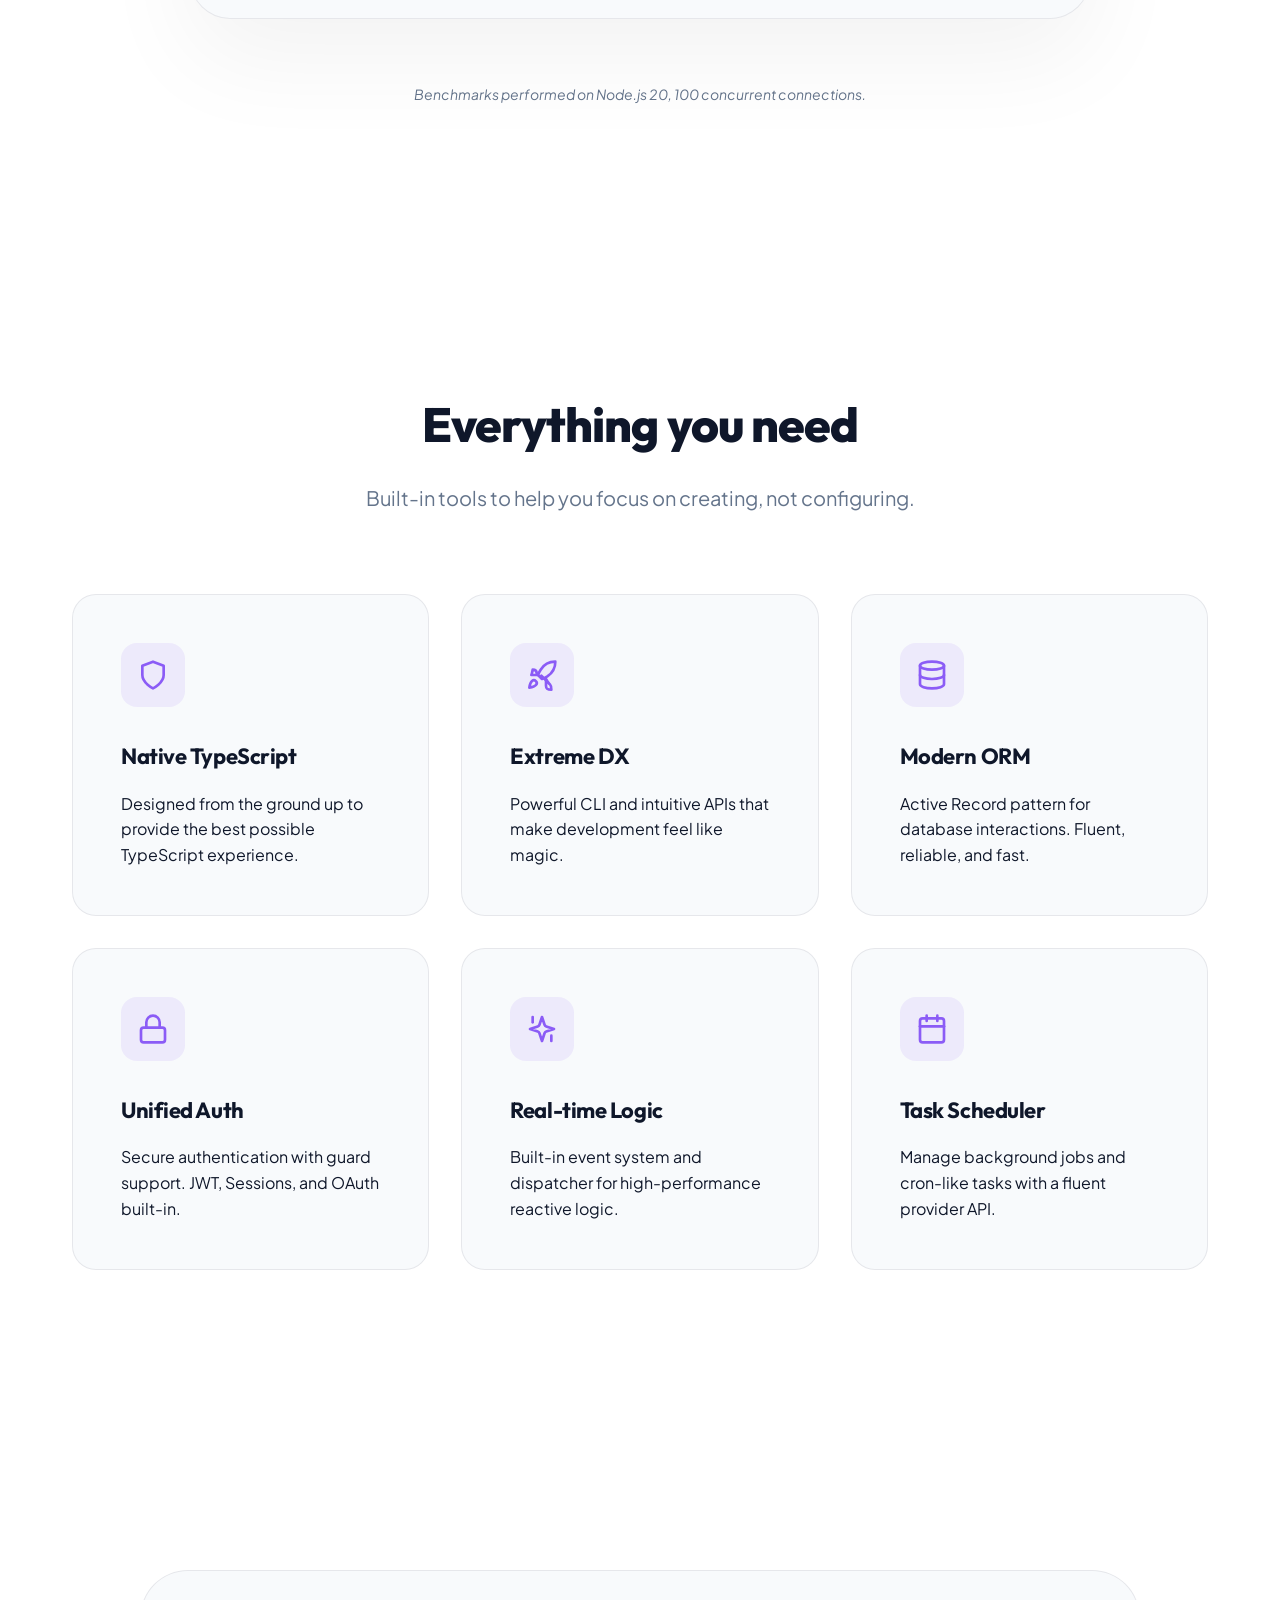
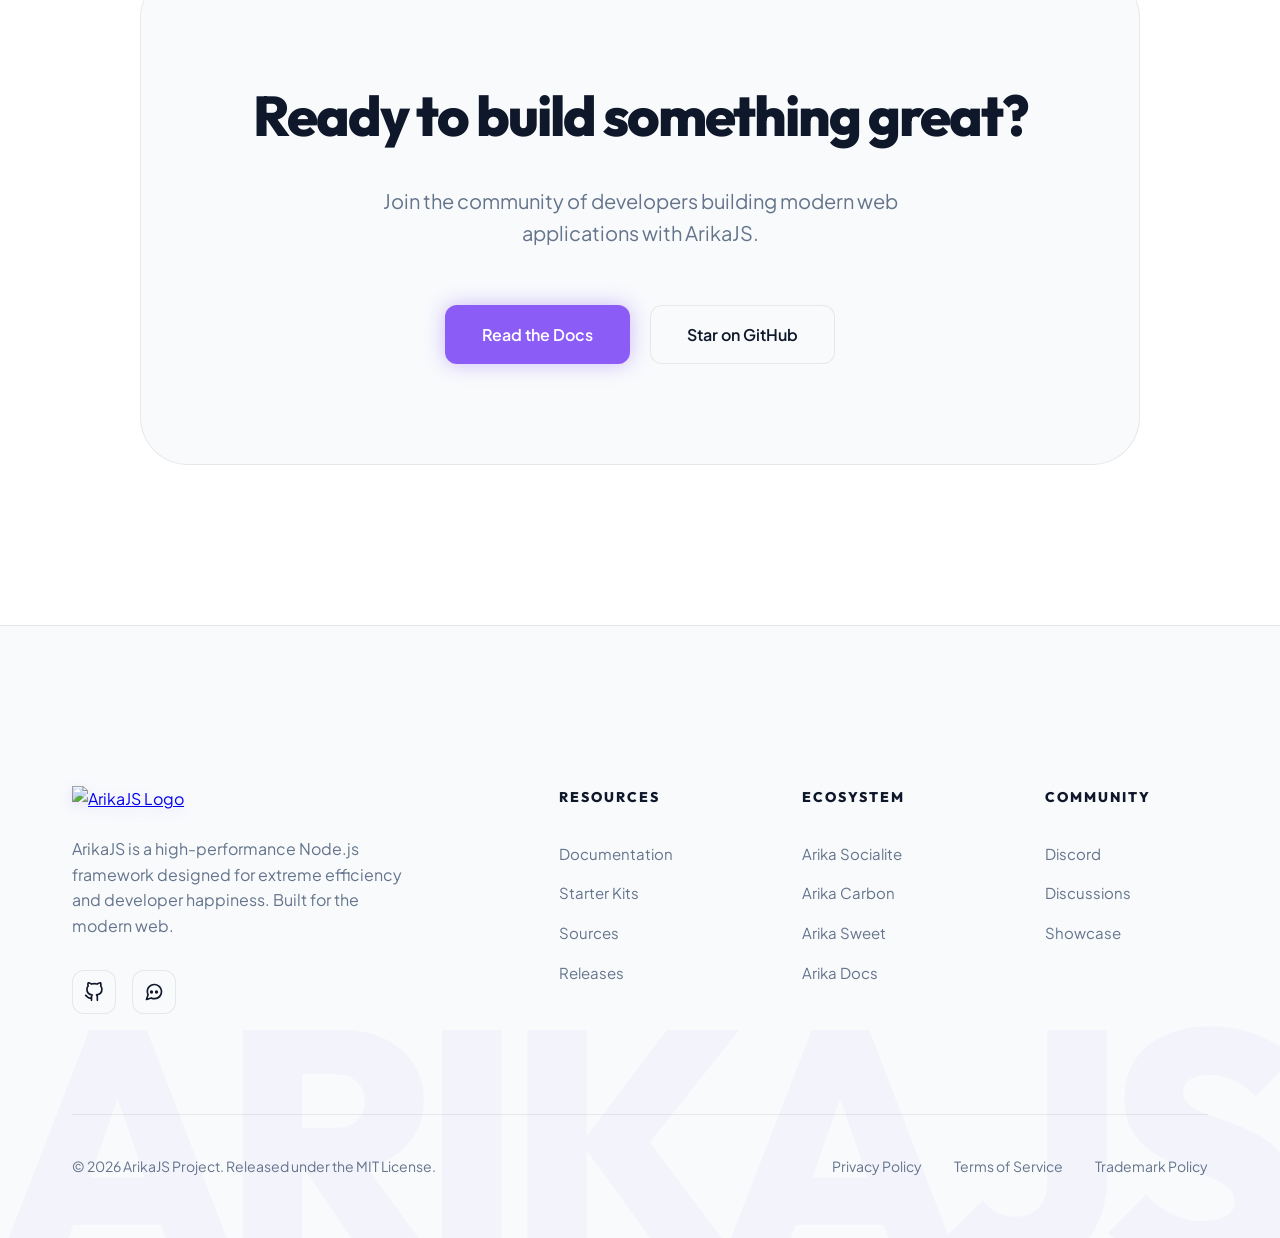
==== commit 518a3a13: "docs: implement deep-level Testing & Profiling documentation" ====
--- a/index.html
+++ b/index.html
@@ -245,15 +245,36 @@
     </section>
 
     <footer class="footer">
-        <div class="container">
+        <div class="footer-background-text">ARIKAJS</div>
+        <div class="container footer-container">
             <div class="footer-grid">
                 <div class="footer-brand">
                     <a href="index.html" class="logo">
                         <img src="https://raw.githubusercontent.com/ArikaJs/arikajs/main/packages/cli/templates/app/public/assets/img/logo.png"
                             alt="ArikaJS Logo">
                     </a>
-                    <p>ArikaJS is an open-source framework dedicated to bringing elegance and stability to the Node.js
-                        ecosystem.</p>
+                    <p>ArikaJS is a high-performance Node.js framework designed for extreme efficiency and developer
+                        happiness. Built for the modern web.</p>
+                    <div class="footer-social-links">
+                        <a href="https://github.com/ArikaJs/arikajs" class="social-link" aria-label="GitHub">
+                            <svg viewBox="0 0 24 24" fill="none" stroke="currentColor" stroke-width="2"
+                                stroke-linecap="round" stroke-linejoin="round">
+                                <path
+                                    d="M9 19c-5 1.5-5-2.5-7-3m14 6v-3.87a3.37 3.37 0 0 0-.94-2.61c3.14-.35 6.44-1.54 6.44-7A5.44 5.44 0 0 0 20 4.77 5.07 5.07 0 0 0 19.91 1S18.73.65 16 2.48a13.38 13.38 0 0 0-7 0C6.27.65 5.09 1 5.09 1A5.07 5.07 0 0 0 5 4.77a5.44 5.44 0 0 0-1.5 3.78c0 5.42 3.3 6.61 6.44 7A3.37 3.37 0 0 0 9 18.13V22">
+                                </path>
+                            </svg>
+                        </a>
+                        <a href="https://discord.gg/XUTjzwjrHK" class="social-link" aria-label="Discord">
+                            <svg viewBox="0 0 24 24" fill="none" stroke="currentColor" stroke-width="2"
+                                stroke-linecap="round" stroke-linejoin="round">
+                                <circle cx="9" cy="12" r="1"></circle>
+                                <circle cx="15" cy="12" r="1"></circle>
+                                <path
+                                    d="M21 11.5a8.38 8.38 0 0 1-.9 3.8 8.5 8.5 0 0 1-7.6 4.7 8.38 8.38 0 0 1-3.8-.9L3 21l1.9-5.7a8.38 8.38 0 0 1-.9-3.8 8.5 8.5 0 0 1 4.7-7.6 8.38 8.38 0 0 1 3.8-.9h.5a8.48 8.48 0 0 1 8 8v.5z">
+                                </path>
+                            </svg>
+                        </a>
+                    </div>
                 </div>
                 <div class="footer-column">
                     <h4>Resources</h4>
@@ -261,14 +282,16 @@
                         <li><a href="docs.html">Documentation</a></li>
                         <li><a href="#">Starter Kits</a></li>
                         <li><a href="https://github.com/ArikaJs/arikajs">Sources</a></li>
+                        <li><a href="#">Releases</a></li>
                     </ul>
                 </div>
                 <div class="footer-column">
                     <h4>Ecosystem</h4>
                     <ul>
-                        <li><a href="#">Arika Socialite</a></li>
-                        <li><a href="#">Arika CLI</a></li>
-                        <li><a href="#">Arika Carbon</a></li>
+                        <li><a href="docs.html#socialite">Arika Socialite</a></li>
+                        <li><a href="docs.html#carbon">Arika Carbon</a></li>
+                        <li><a href="docs.html#sweet">Arika Sweet</a></li>
+                        <li><a href="docs.html#docs-generator">Arika Docs</a></li>
                     </ul>
                 </div>
                 <div class="footer-column">
@@ -276,15 +299,16 @@
                     <ul>
                         <li><a href="https://discord.gg/XUTjzwjrHK">Discord</a></li>
                         <li><a href="https://github.com/ArikaJs/arikajs/discussions">Discussions</a></li>
-                        <li><a href="#">Twitter</a></li>
+                        <li><a href="#">Showcase</a></li>
                     </ul>
                 </div>
             </div>
             <div class="footer-bottom">
                 <p>&copy; 2026 ArikaJS Project. Released under the MIT License.</p>
-                <div class="footer-socials">
-                    <a href="https://github.com/ArikaJs/arikajs">GitHub</a>
-                    <a href="https://discord.gg/XUTjzwjrHK">Discord</a>
+                <div class="footer-legal-links">
+                    <a href="privacy.html">Privacy Policy</a>
+                    <a href="terms.html">Terms of Service</a>
+                    <a href="trademark.html">Trademark Policy</a>
                 </div>
             </div>
         </div>
--- a/style.css
+++ b/style.css
@@ -583,34 +583,108 @@
 
 /* Footer */
 .footer { 
-    padding: 120px 0 80px 0; 
+    padding: 160px 0 60px 0; 
     background: var(--footer-bg); 
     border-top: 1px solid var(--border); 
+    position: relative;
+    overflow: hidden;
+}
+
+.footer-background-text {
+    position: absolute;
+    bottom: -3vw;
+    left: 50%;
+    transform: translateX(-50%);
+    font-size: 26vw;
+    font-family: var(--font-heading);
+    font-weight: 800;
+    color: var(--primary);
+    opacity: 0.04;
+    white-space: nowrap;
+    line-height: 0.8;
+    user-select: none;
+    pointer-events: none;
+    z-index: 0;
+    letter-spacing: -0.05em;
+    transition: var(--transition-smooth);
+}
+
+[data-theme="dark"] .footer-background-text {
+    opacity: 0.07;
+    background: linear-gradient(to bottom, var(--primary) 0%, transparent 100%);
+    -webkit-background-clip: text;
+    -webkit-text-fill-color: transparent;
+}
+
+.footer-container {
+    position: relative;
+    z-index: 1;
 }
 
 .footer-grid { 
     display: grid; 
-    grid-template-columns: 2fr repeat(3, 1fr); 
+    grid-template-columns: 2.5fr repeat(3, 1fr); 
     gap: 80px; 
-    margin-bottom: 80px; 
+    margin-bottom: 100px; 
+}
+
+.footer-brand {
+    display: flex;
+    flex-direction: column;
+}
+
+.footer-brand .logo {
+    width: 160px;
+    margin-bottom: 24px;
 }
 
 .footer-brand p {
     color: var(--text-muted);
-    font-size: 15px;
+    font-size: 16px;
     line-height: 1.6;
-    margin-top: 24px;
-    max-width: 300px;
+    margin-bottom: 32px;
+    max-width: 340px;
+}
+
+.footer-social-links {
+    display: flex;
+    gap: 16px;
+}
+
+.social-link {
+    width: 44px;
+    height: 44px;
+    background: var(--card-bg);
+    border: 1px solid var(--border);
+    border-radius: 12px;
+    display: flex;
+    align-items: center;
+    justify-content: center;
+    color: var(--text-main);
+    transition: var(--transition-smooth);
+    text-decoration: none;
+}
+
+.social-link:hover {
+    background: var(--primary);
+    color: white;
+    transform: translateY(-4px);
+    border-color: var(--primary);
+    box-shadow: 0 10px 20px var(--primary-glow);
+}
+
+.social-link svg {
+    width: 20px;
+    height: 20px;
 }
 
 .footer-column h4 { 
-    font-size: 13px; 
+    font-size: 14px; 
     text-transform: uppercase; 
     letter-spacing: 2px;
     color: var(--text-main); 
-    margin-bottom: 28px; 
-    font-weight: 700;
-    opacity: 0.9;
+    margin-bottom: 32px; 
+    font-weight: 800;
 }
 
 .footer-column ul {
@@ -619,7 +693,7 @@
 }
 
 .footer-column li {
-    margin-bottom: 10px;
+    margin-bottom: 14px;
 }
 
 .footer-column a {
@@ -628,12 +702,11 @@
     font-size: 15px;
     transition: var(--transition-smooth);
     display: inline-block;
-    font-weight: 400;
 }
 
 .footer-column a:hover {
     color: var(--primary);
-    transform: translateX(4px);
+    transform: translateX(6px);
 }
 
 .footer-bottom { 
@@ -641,23 +714,63 @@
     border-top: 1px solid var(--border); 
     display: flex; 
     justify-content: space-between; 
-    align-items: center; 
-}
-
-.footer-socials {
-    display: flex;
-    gap: 24px;
-}
-
-.footer-socials a {
-    color: var(--text-muted);
+    align-items: center;
     font-size: 14px;
+    color: var(--text-muted);
+}
+
+.footer-legal-links {
+    display: flex;
+    gap: 32px;
+}
+
+.footer-legal-links a {
+    color: var(--text-muted);
     text-decoration: none;
     transition: var(--transition-smooth);
 }
 
-.footer-socials a:hover {
-    color: var(--text-main);
+.footer-legal-links a:hover {
+    color: var(--text-main);
+}
+
+/* Legal Pages */
+.legal-page {
+    padding: 160px 0 100px 0;
+}
+
+.legal-content {
+    max-width: 800px;
+    margin: 0 auto;
+}
+
+.legal-content h1 {
+    font-size: 48px;
+    margin-bottom: 24px;
+}
+
+.legal-content .lead {
+    font-size: 20px;
+    color: var(--text-muted);
+    margin-bottom: 40px;
+}
+
+.legal-content hr {
+    border: none;
+    border-top: 1px solid var(--border);
+    margin: 40px 0;
+}
+
+.legal-content h2 {
+    font-size: 28px;
+    margin: 48px 0 20px 0;
+}
+
+.legal-content p {
+    font-size: 17px;
+    line-height: 1.8;
+    color: var(--text-main);
+    margin-bottom: 24px;
 }
 
 /* Responsive */
@@ -919,3 +1032,179 @@
     .docs-sidebar { display: none; }
     .nav-search { width: 200px; }
 }
+/* Search Modal Styles */
+.search-overlay {
+    position: fixed;
+    top: 0;
+    left: 0;
+    width: 100%;
+    height: 100%;
+    background: rgba(15, 23, 42, 0.4);
+    backdrop-filter: blur(8px);
+    z-index: 2000;
+    display: flex;
+    justify-content: center;
+    padding-top: 100px;
+    opacity: 0;
+    pointer-events: none;
+    transition: var(--transition-smooth);
+}
+
+.search-overlay.active {
+    opacity: 1;
+    pointer-events: all;
+}
+
+.search-modal {
+    width: 100%;
+    max-width: 640px;
+    background: var(--card-bg);
+    border: 1px solid var(--border);
+    border-radius: 20px;
+    box-shadow: 0 40px 100px rgba(0, 0, 0, 0.2);
+    overflow: hidden;
+    transform: translateY(-20px) scale(0.95);
+    transition: var(--transition-smooth);
+}
+
+[data-theme="dark"] .search-modal {
+    background: #0f172a;
+    box-shadow: 0 40px 100px rgba(0, 0, 0, 0.5);
+}
+
+.search-overlay.active .search-modal {
+    transform: translateY(0) scale(1);
+}
+
+.search-modal-header {
+    display: flex;
+    align-items: center;
+    padding: 20px 24px;
+    gap: 16px;
+    border-bottom: 1px solid var(--border);
+}
+
+.search-modal-header svg {
+    color: var(--primary);
+    flex-shrink: 0;
+}
+
+.search-modal-header input {
+    flex: 1;
+    background: transparent;
+    border: none;
+    outline: none;
+    color: var(--text-main);
+    font-size: 18px;
+    font-family: var(--font-body);
+}
+
+.search-modal-close {
+    padding: 6px 10px;
+    background: var(--border);
+    border: 1px solid var(--border);
+    border-radius: 6px;
+    color: var(--text-muted);
+    font-size: 12px;
+    font-weight: 700;
+    cursor: pointer;
+    transition: var(--transition-smooth);
+}
+
+.search-modal-close:hover {
+    color: var(--text-main);
+    background: var(--primary-glow);
+}
+
+.search-results {
+    max-height: 400px;
+    overflow-y: auto;
+    padding: 12px;
+}
+
+.search-result-item {
+    display: flex;
+    flex-direction: column;
+    padding: 16px;
+    border-radius: 12px;
+    cursor: pointer;
+    transition: var(--transition-smooth);
+    text-decoration: none;
+    margin-bottom: 4px;
+}
+
+.search-result-item:hover, .search-result-item.selected {
+    background: var(--primary-glow);
+}
+
+.search-result-item .category {
+    font-size: 11px;
+    text-transform: uppercase;
+    letter-spacing: 1px;
+    color: var(--primary);
+    font-weight: 700;
+    margin-bottom: 4px;
+}
+
+.search-result-item .title {
+    font-size: 16px;
+    font-weight: 600;
+    color: var(--text-main);
+    margin-bottom: 4px;
+}
+
+.search-result-item .snippet {
+    font-size: 14px;
+    color: var(--text-muted);
+    display: -webkit-box;
+    -webkit-line-clamp: 2;
+    -webkit-box-orient: vertical;
+    overflow: hidden;
+}
+
+.search-empty {
+    padding: 40px;
+    text-align: center;
+    color: var(--text-muted);
+    font-size: 15px;
+}
+
+.search-modal-footer {
+    display: flex;
+    align-items: center;
+    padding: 12px 24px;
+    gap: 24px;
+    background: rgba(0, 0, 0, 0.05);
+    border-top: 1px solid var(--border);
+}
+
+[data-theme="dark"] .search-modal-footer {
+    background: rgba(255, 255, 255, 0.02);
+}
+
+.footer-item {
+    font-size: 12px;
+    color: var(--text-muted);
+    display: flex;
+    align-items: center;
+    gap: 8px;
+}
+
+.footer-item .key {
+    background: var(--border);
+    padding: 2px 6px;
+    border-radius: 4px;
+    font-family: var(--font-mono);
+    color: var(--text-main);
+    font-weight: 700;
+}
+
+@media (max-width: 640px) {
+    .search-modal {
+        max-width: 90%;
+        margin: 0 auto;
+    }
+    .search-modal-footer {
+        display: none;
+    }
+}
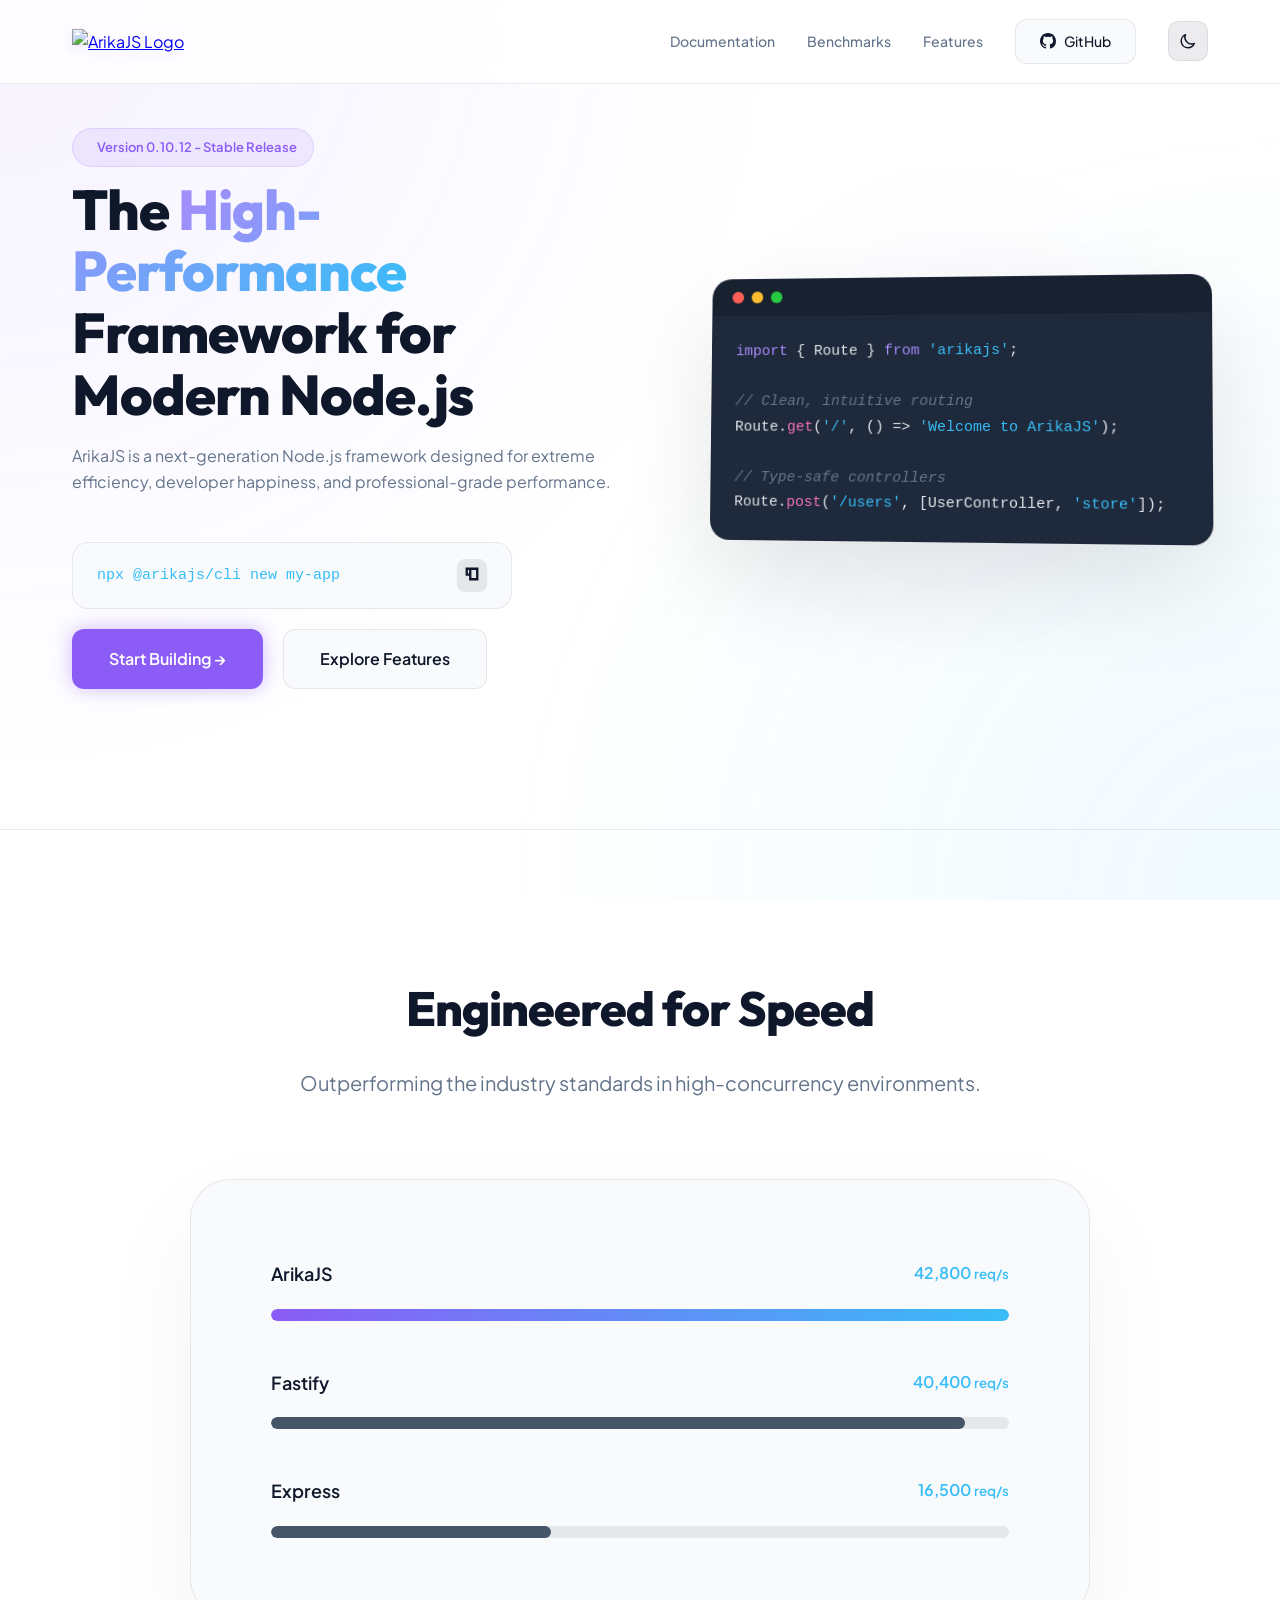
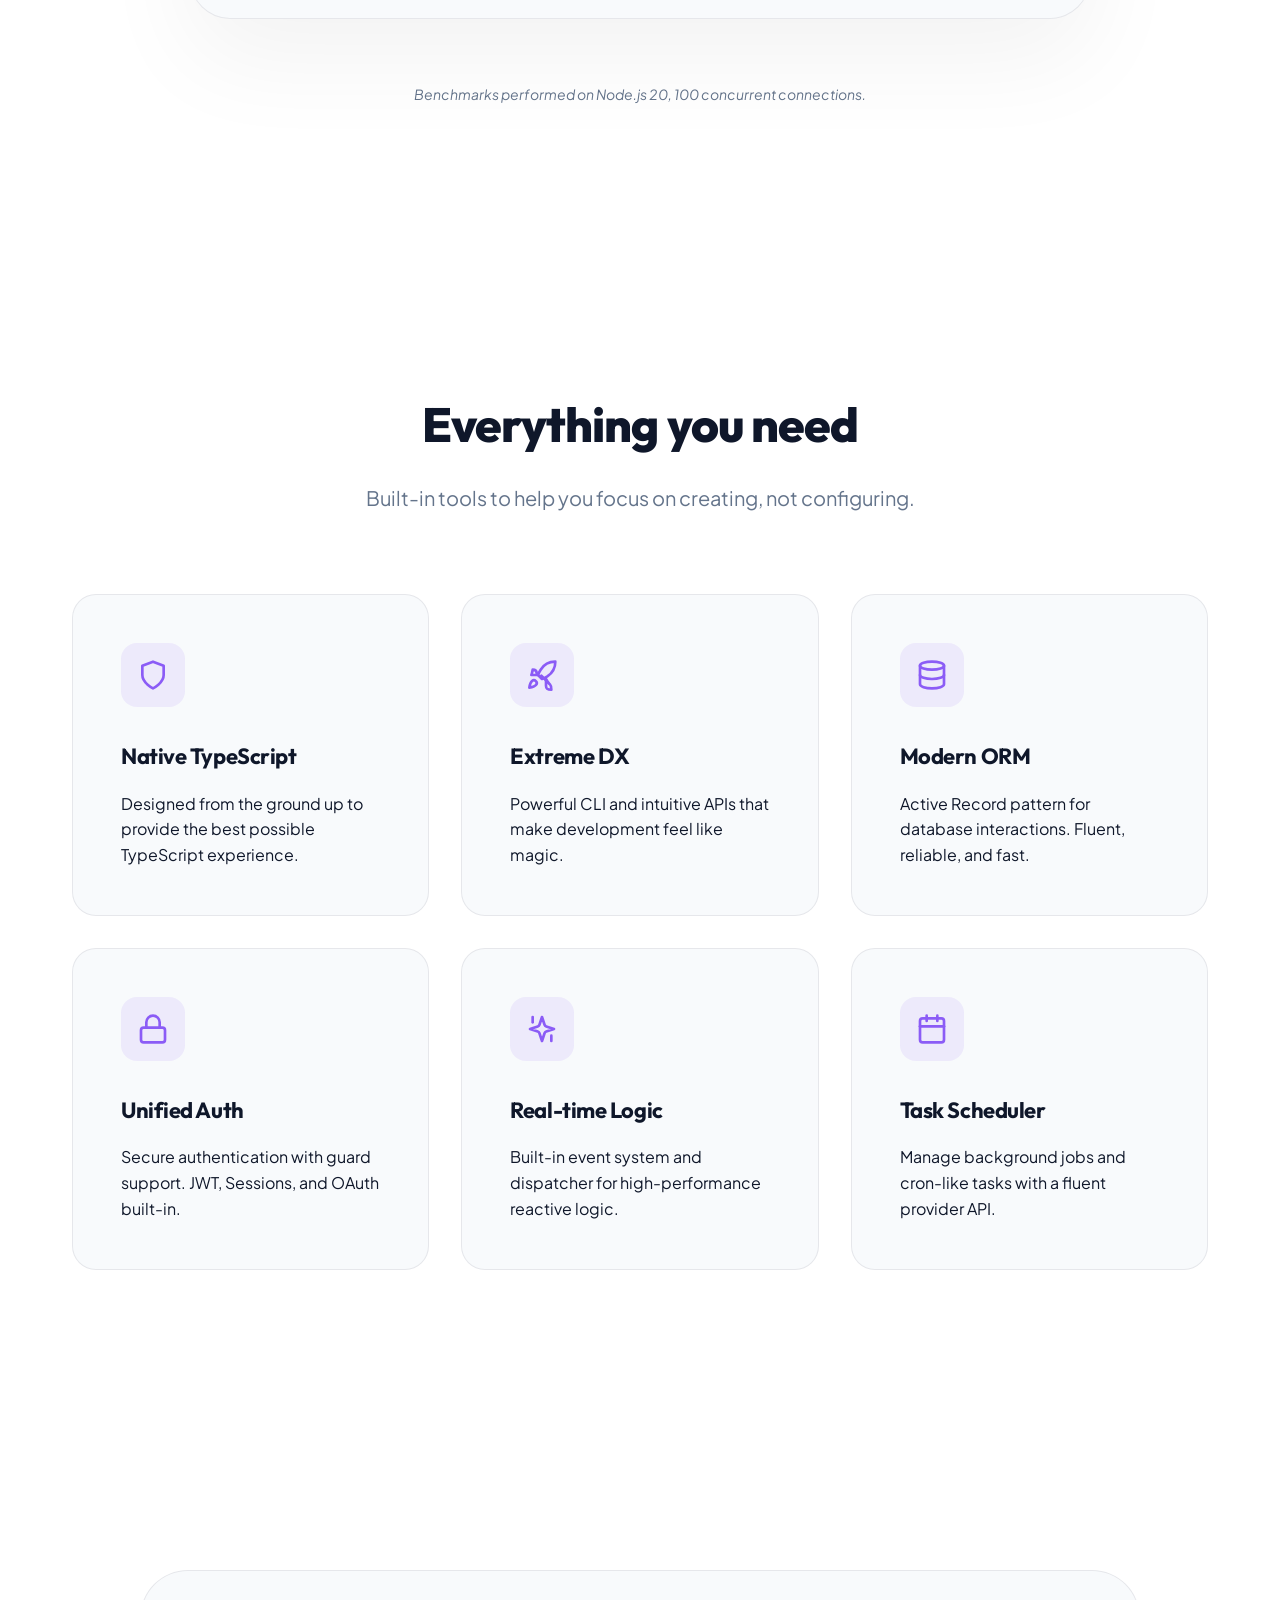
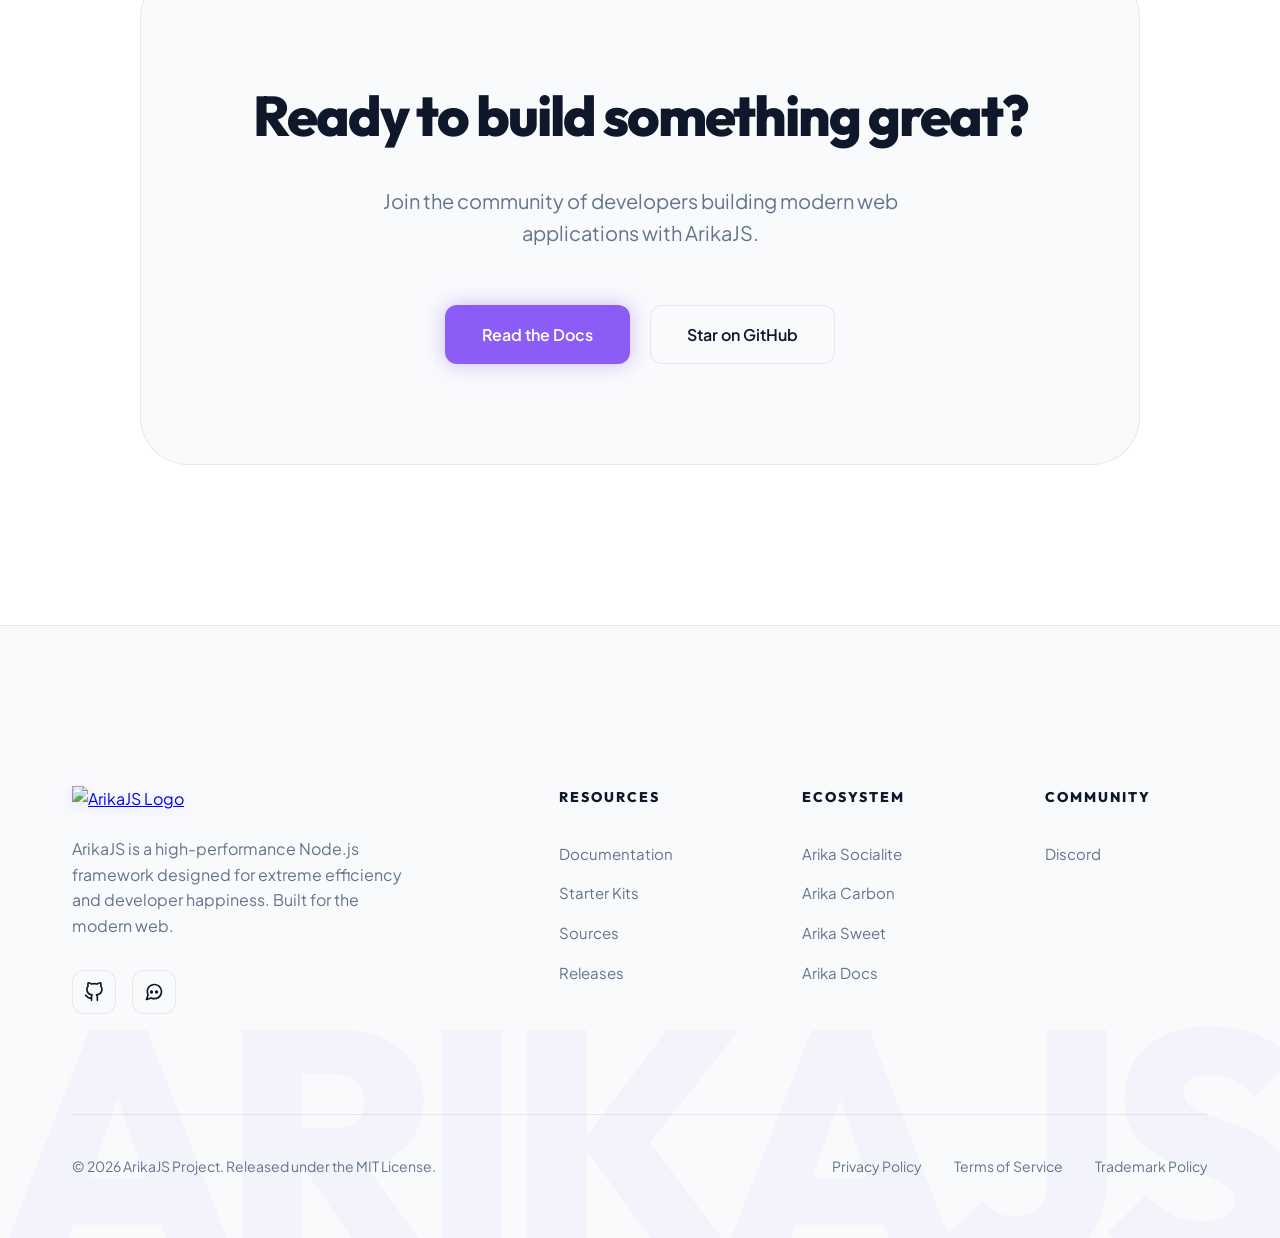
==== commit 65045f58: "footer: remove Discussions and Showcase links from Community section" ====
--- a/index.html
+++ b/index.html
@@ -298,8 +298,6 @@
                     <h4>Community</h4>
                     <ul>
                         <li><a href="https://discord.gg/XUTjzwjrHK">Discord</a></li>
-                        <li><a href="https://github.com/ArikaJs/arikajs/discussions">Discussions</a></li>
-                        <li><a href="#">Showcase</a></li>
                     </ul>
                 </div>
             </div>
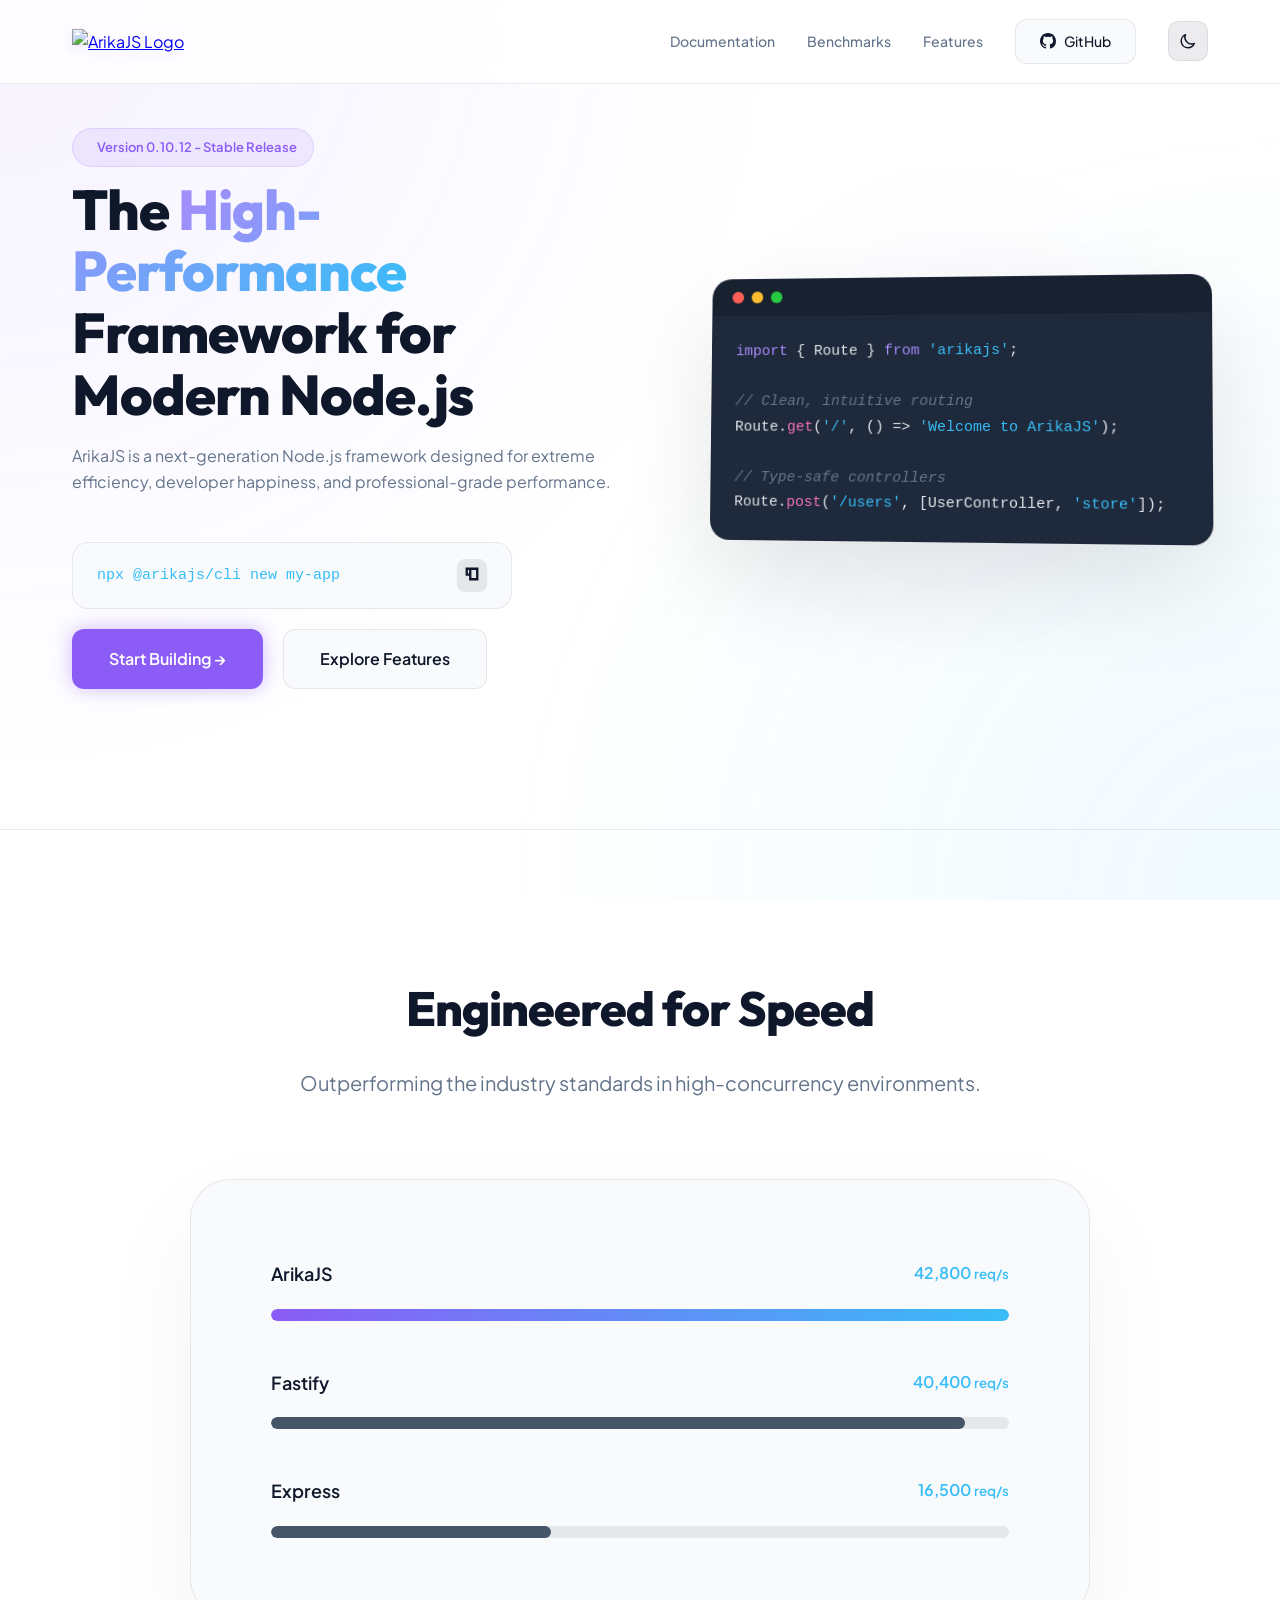
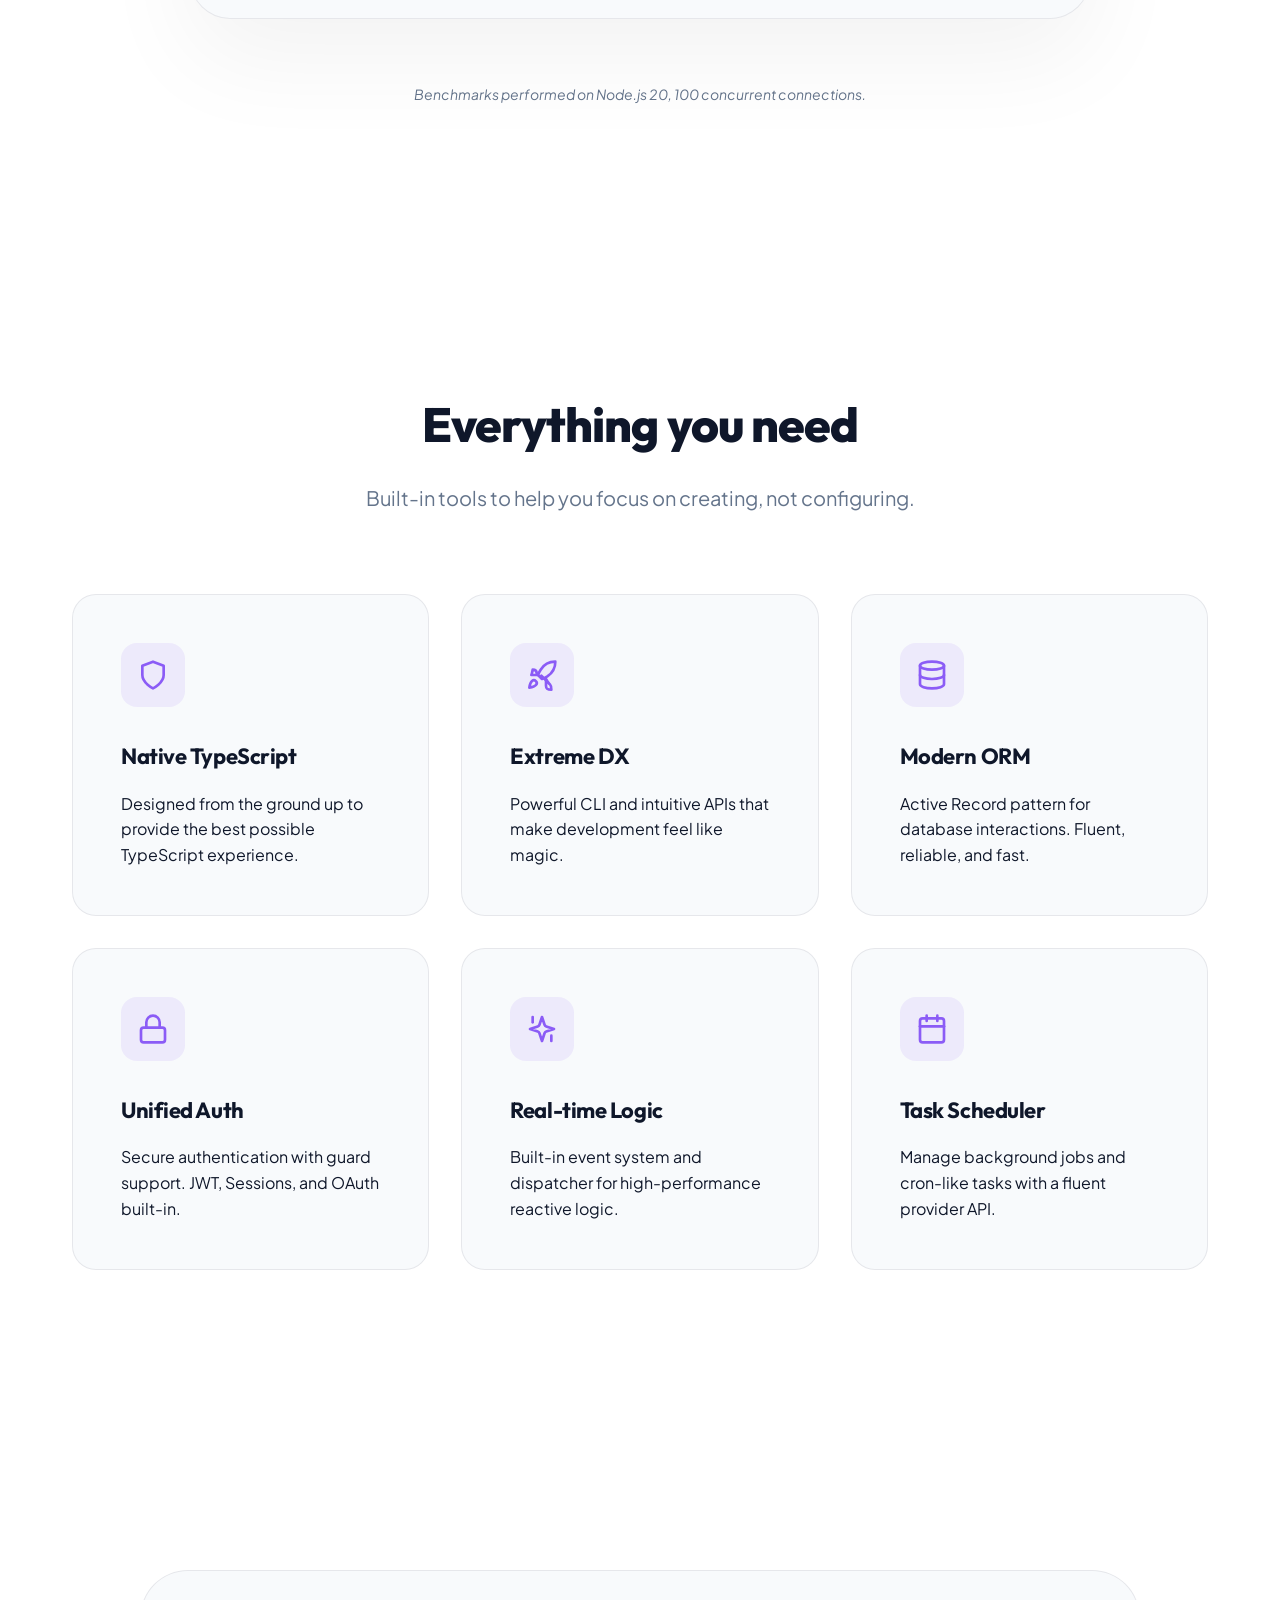
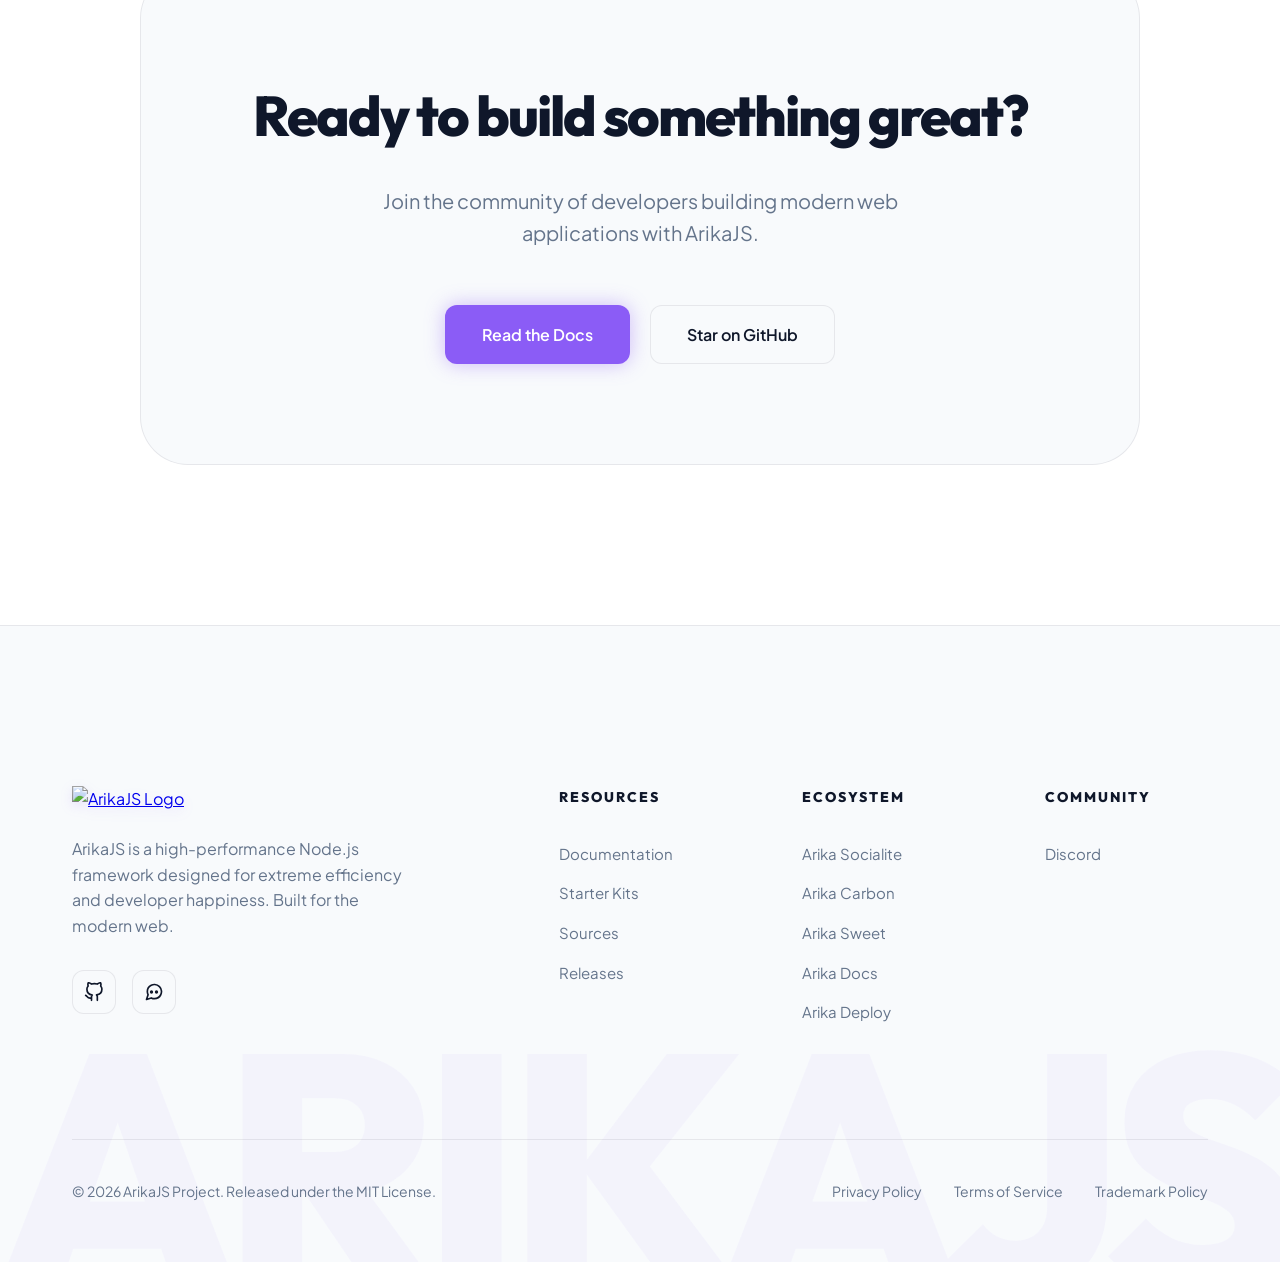
==== commit 6dbd4c15: "docs: add arika deploy documentation and links" ====
--- a/index.html
+++ b/index.html
@@ -292,6 +292,7 @@
                         <li><a href="docs.html#carbon">Arika Carbon</a></li>
                         <li><a href="docs.html#sweet">Arika Sweet</a></li>
                         <li><a href="docs.html#docs-generator">Arika Docs</a></li>
+                        <li><a href="docs.html#arika-deploy">Arika Deploy</a></li>
                     </ul>
                 </div>
                 <div class="footer-column">
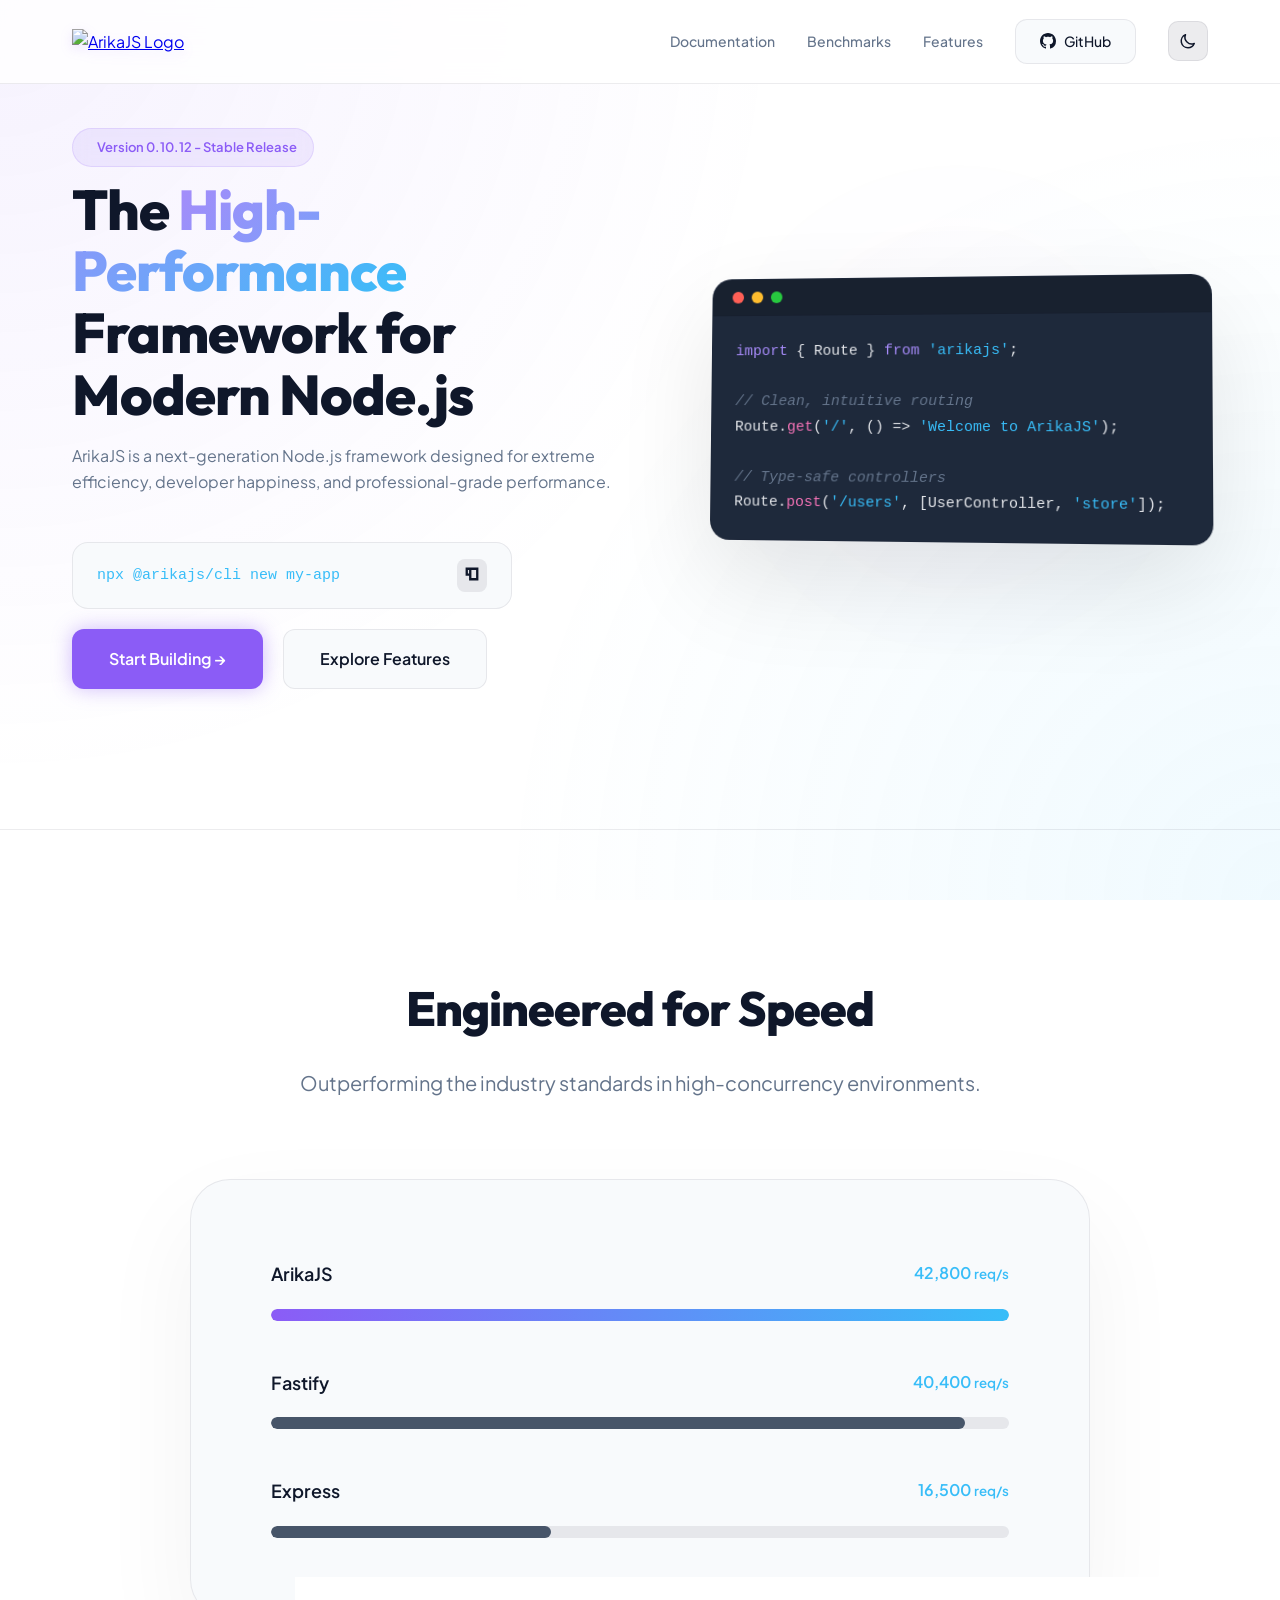
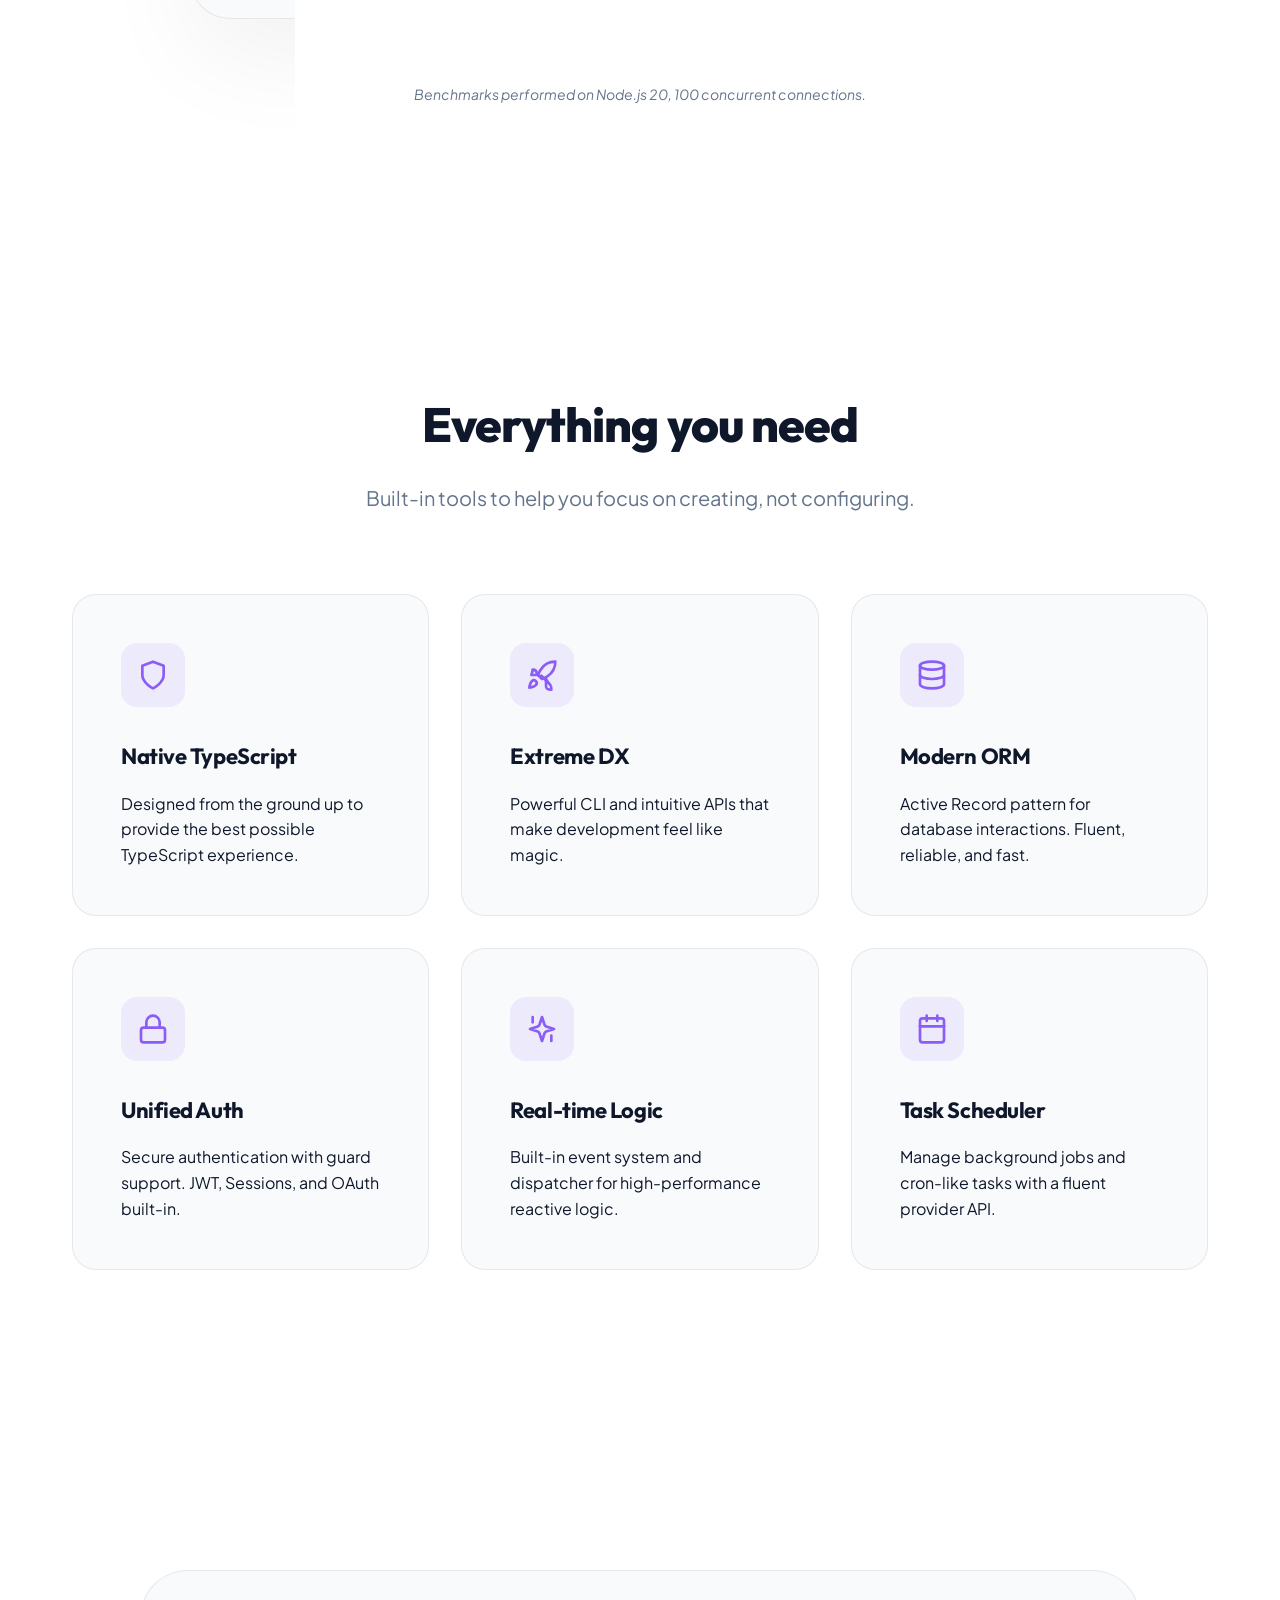
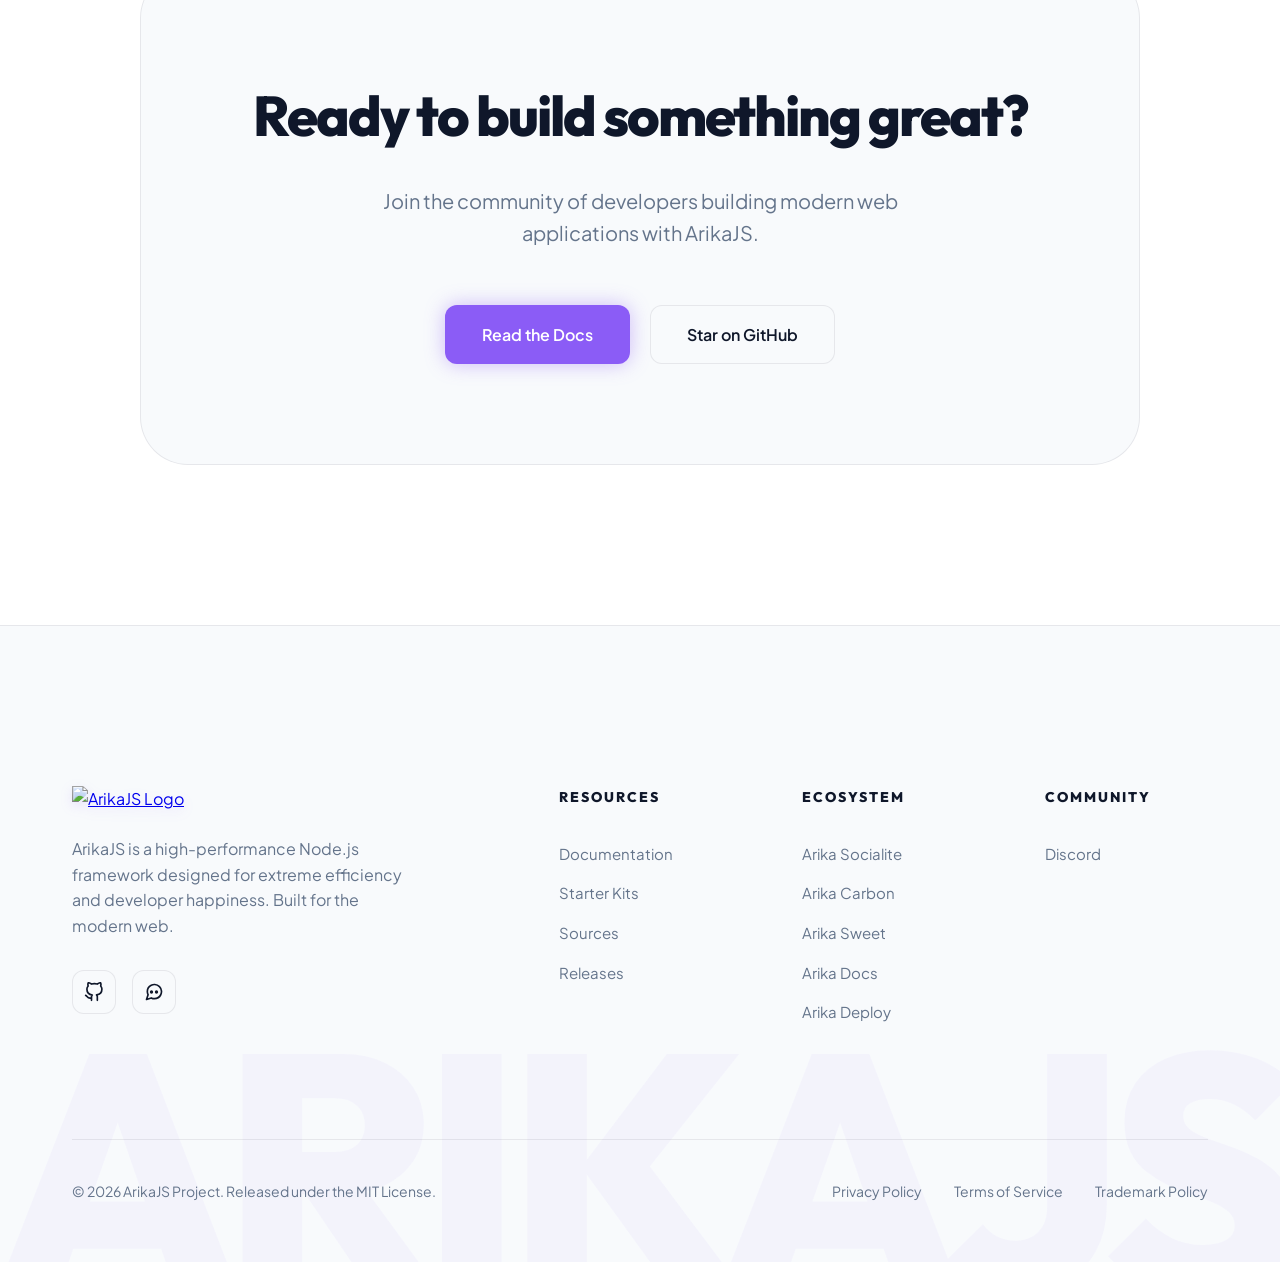
==== commit 56c63261: "docs: update footer links for Starter Kits and Releases" ====
--- a/index.html
+++ b/index.html
@@ -280,9 +280,9 @@
                     <h4>Resources</h4>
                     <ul>
                         <li><a href="docs.html">Documentation</a></li>
-                        <li><a href="#">Starter Kits</a></li>
+                        <li><a href="docs.html#authentication">Starter Kits</a></li>
                         <li><a href="https://github.com/ArikaJs/arikajs">Sources</a></li>
-                        <li><a href="#">Releases</a></li>
+                        <li><a href="docs.html#release-notes">Releases</a></li>
                     </ul>
                 </div>
                 <div class="footer-column">
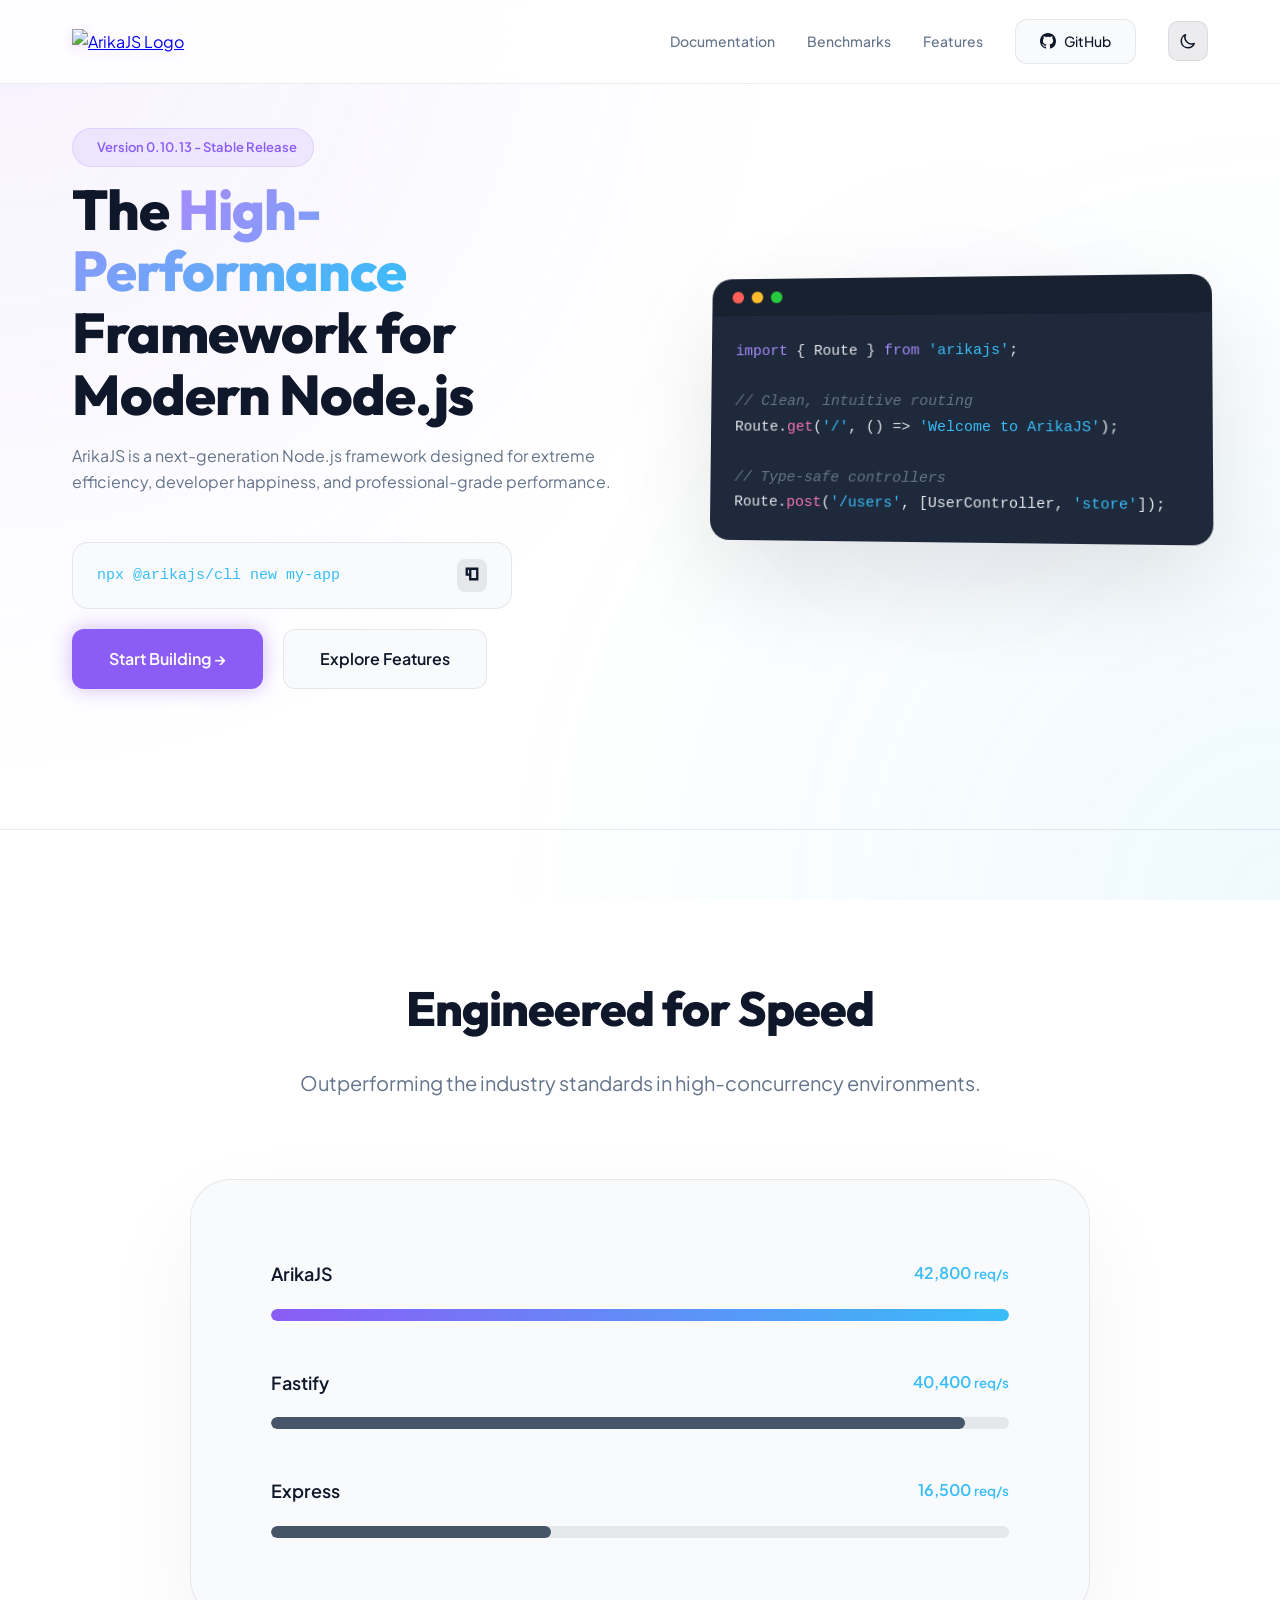
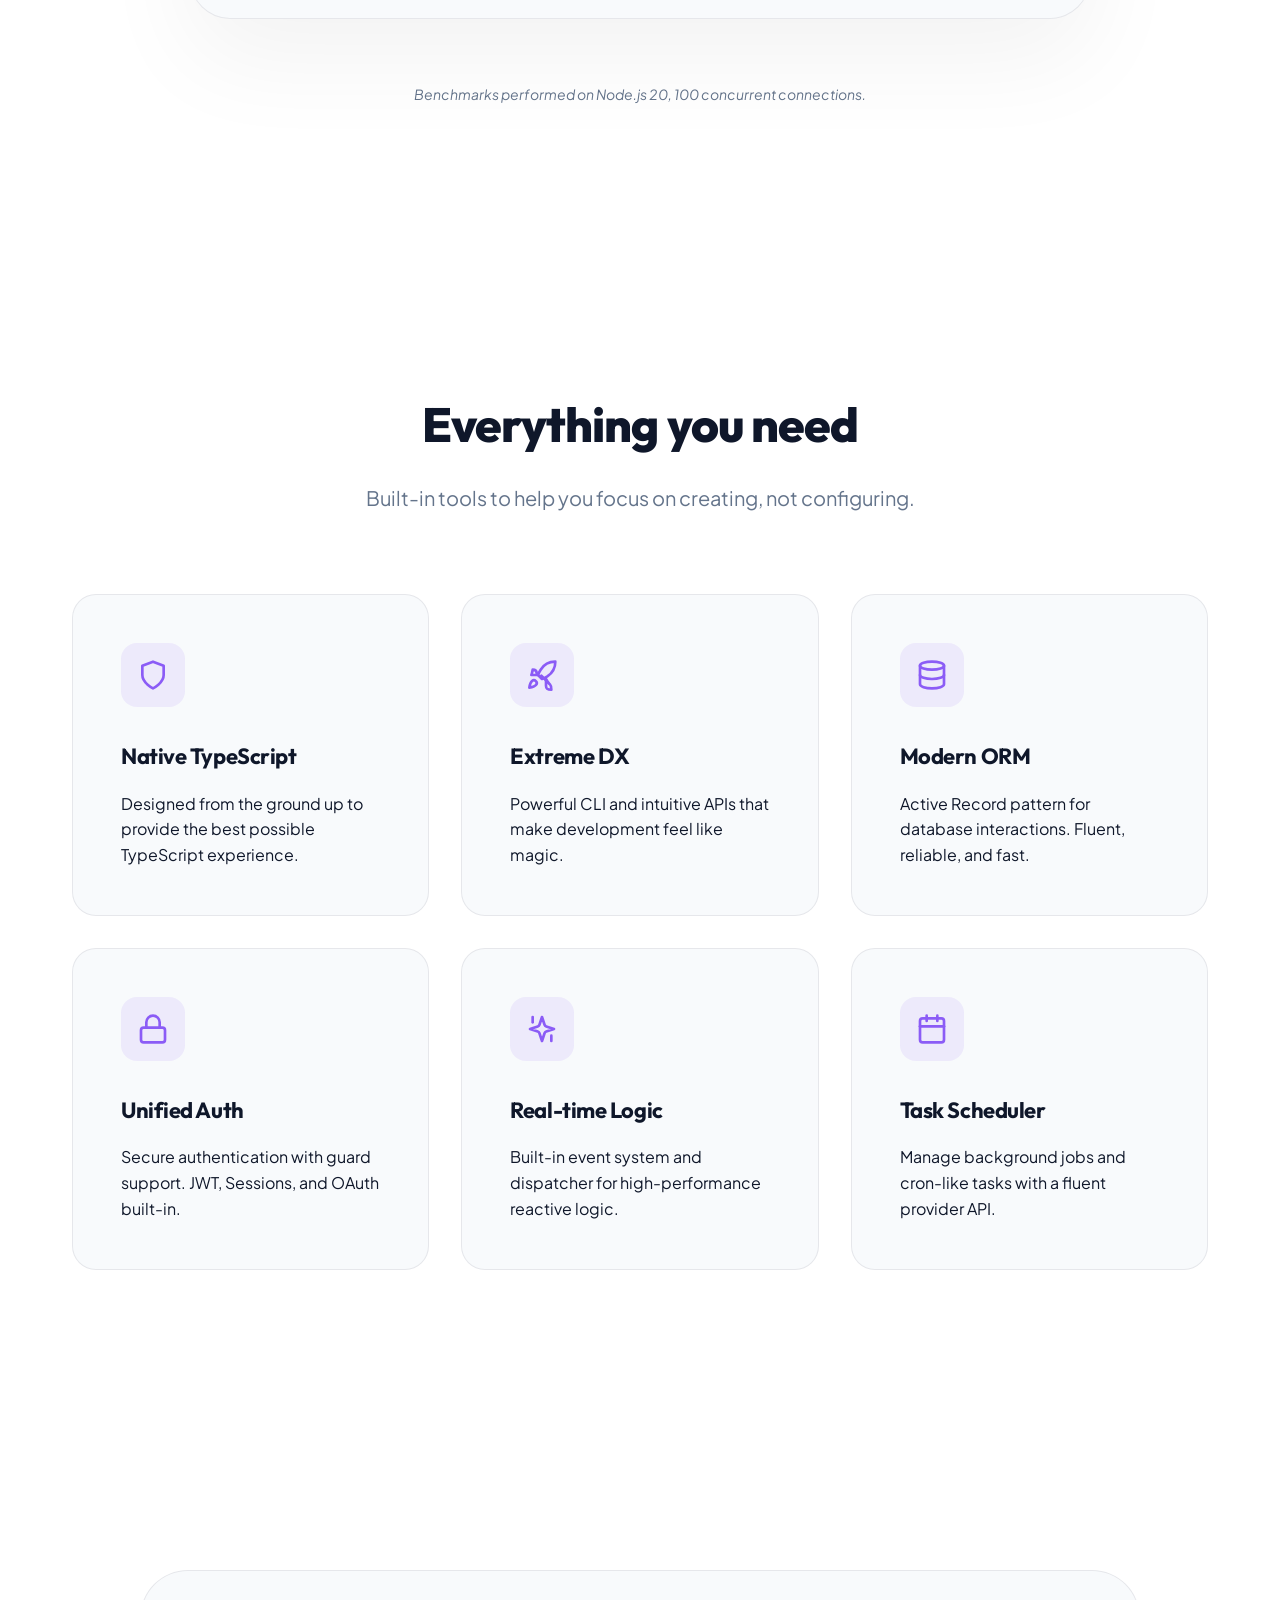
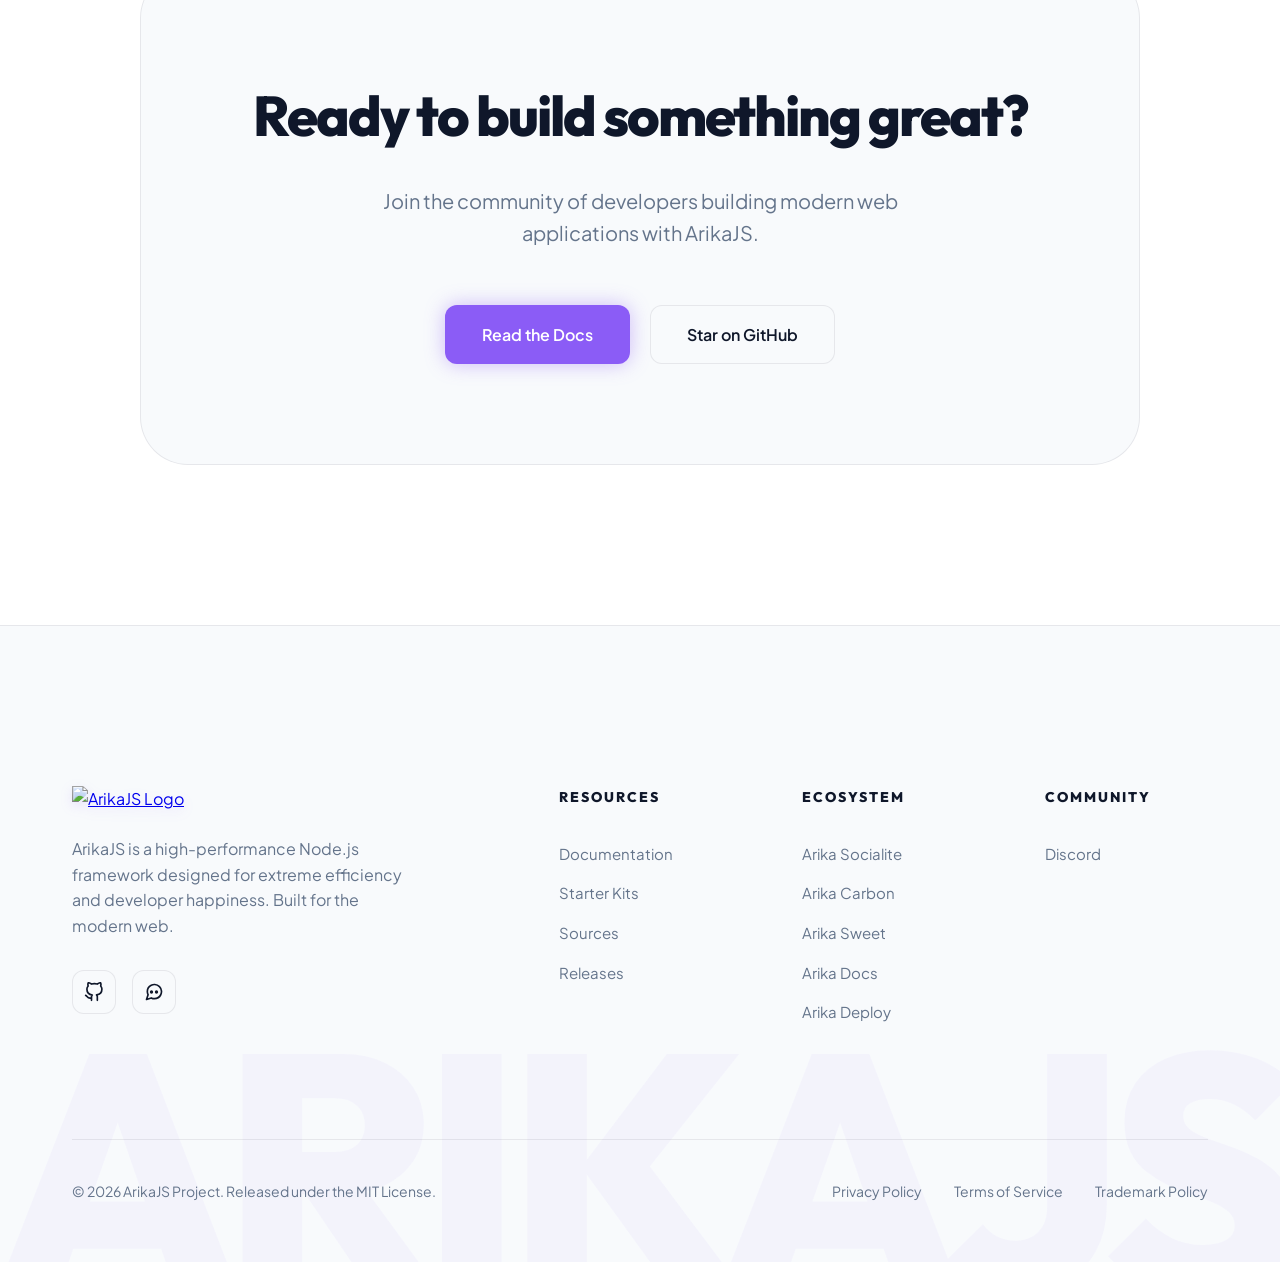
==== commit e1a649d0: "docs: update release notes for v0.10.13" ====
--- a/index.html
+++ b/index.html
@@ -61,7 +61,7 @@
             <div class="hero-content">
                 <div class="badge">
                     <span class="badge-dot"></span>
-                    Version 0.10.12 - Stable Release
+                    Version 0.10.13 - Stable Release
                 </div>
                 <h1>The <span class="gradient-text">High-Performance</span> Framework for Modern Node.js</h1>
                 <p>ArikaJS is a next-generation Node.js framework designed for extreme efficiency, developer happiness,
--- a/style.css
+++ b/style.css
@@ -1057,13 +1057,13 @@
 
 .search-modal {
     width: 100%;
-    max-width: 640px;
-    background: var(--card-bg);
+    max-width: 680px;
+    background: var(--bg);
     border: 1px solid var(--border);
     border-radius: 20px;
-    box-shadow: 0 40px 100px rgba(0, 0, 0, 0.2);
+    box-shadow: 0 40px 100px rgba(0, 0, 0, 0.15);
     overflow: hidden;
-    transform: translateY(-20px) scale(0.95);
+    transform: translateY(-20px) scale(0.98);
     transition: var(--transition-smooth);
 }
 
@@ -1086,6 +1086,7 @@
 
 .search-modal-header svg {
     color: var(--primary);
+    filter: drop-shadow(0 0 8px var(--primary-glow));
     flex-shrink: 0;
 }
 
@@ -1099,16 +1100,22 @@
     font-family: var(--font-body);
 }
 
+.search-modal-header input::placeholder {
+    color: var(--text-muted);
+    opacity: 0.7;
+}
+
 .search-modal-close {
-    padding: 6px 10px;
+    padding: 8px 16px;
     background: var(--border);
     border: 1px solid var(--border);
-    border-radius: 6px;
-    color: var(--text-muted);
-    font-size: 12px;
+    border-radius: 8px;
+    color: var(--text-muted);
+    font-size: 13px;
     font-weight: 700;
     cursor: pointer;
     transition: var(--transition-smooth);
+    margin-left: auto;
 }
 
 .search-modal-close:hover {
@@ -1135,6 +1142,11 @@
 
 .search-result-item:hover, .search-result-item.selected {
     background: var(--primary-glow);
+    transform: translateX(4px);
+}
+
+.search-result-item:hover .title, .search-result-item.selected .title {
+    color: var(--primary);
 }
 
 .search-result-item .category {
@@ -1174,8 +1186,11 @@
     align-items: center;
     padding: 12px 24px;
     gap: 24px;
-    background: rgba(0, 0, 0, 0.05);
+    background: rgba(0, 0, 0, 0.02);
     border-top: 1px solid var(--border);
+    position: absolute;
+    bottom: 0px;
+    width: 100%;
 }
 
 [data-theme="dark"] .search-modal-footer {
@@ -1191,12 +1206,15 @@
 }
 
 .footer-item .key {
-    background: var(--border);
-    padding: 2px 6px;
-    border-radius: 4px;
+    background: var(--bg);
+    padding: 3px 8px;
+    border-radius: 6px;
     font-family: var(--font-mono);
-    color: var(--text-main);
+    color: var(--primary);
     font-weight: 700;
+    font-size: 11px;
+    border: 1px solid var(--border);
+    box-shadow: 0 2px 4px rgba(0,0,0,0.05);
 }
 
 @media (max-width: 640px) {
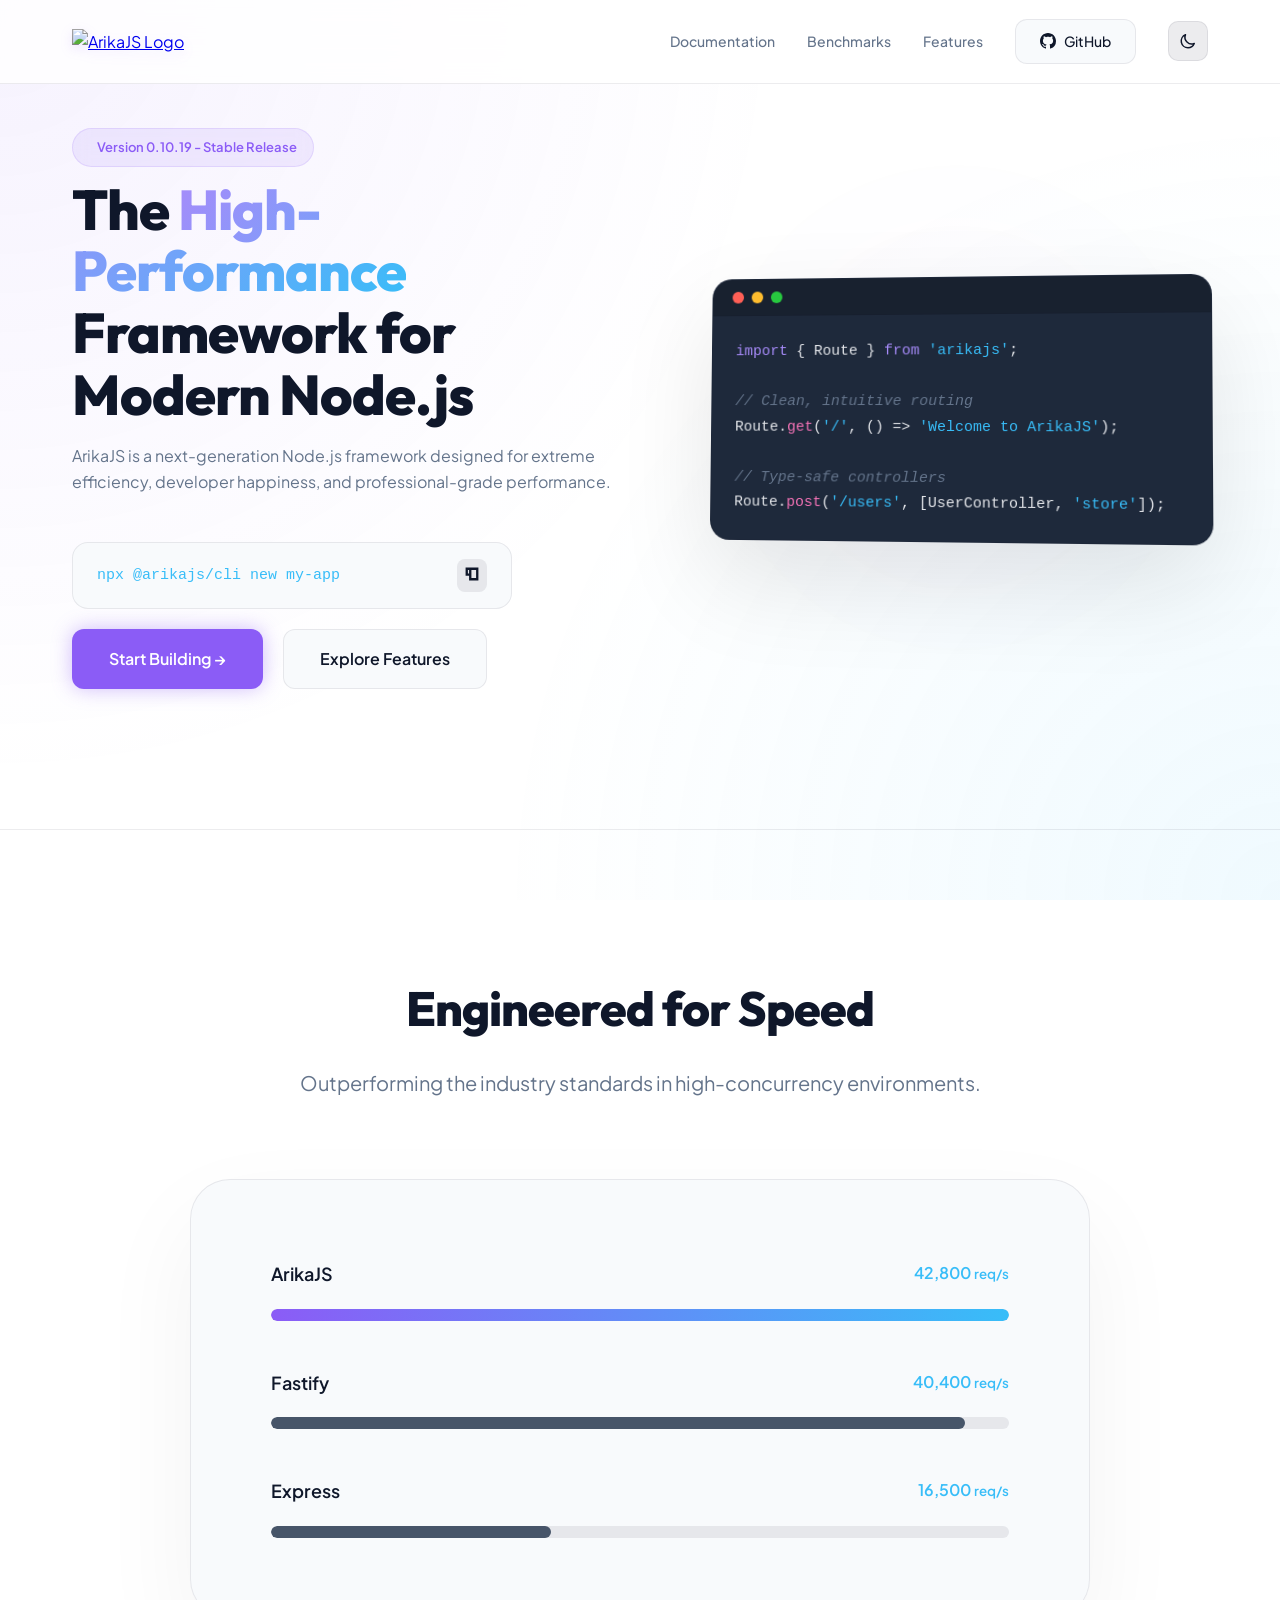
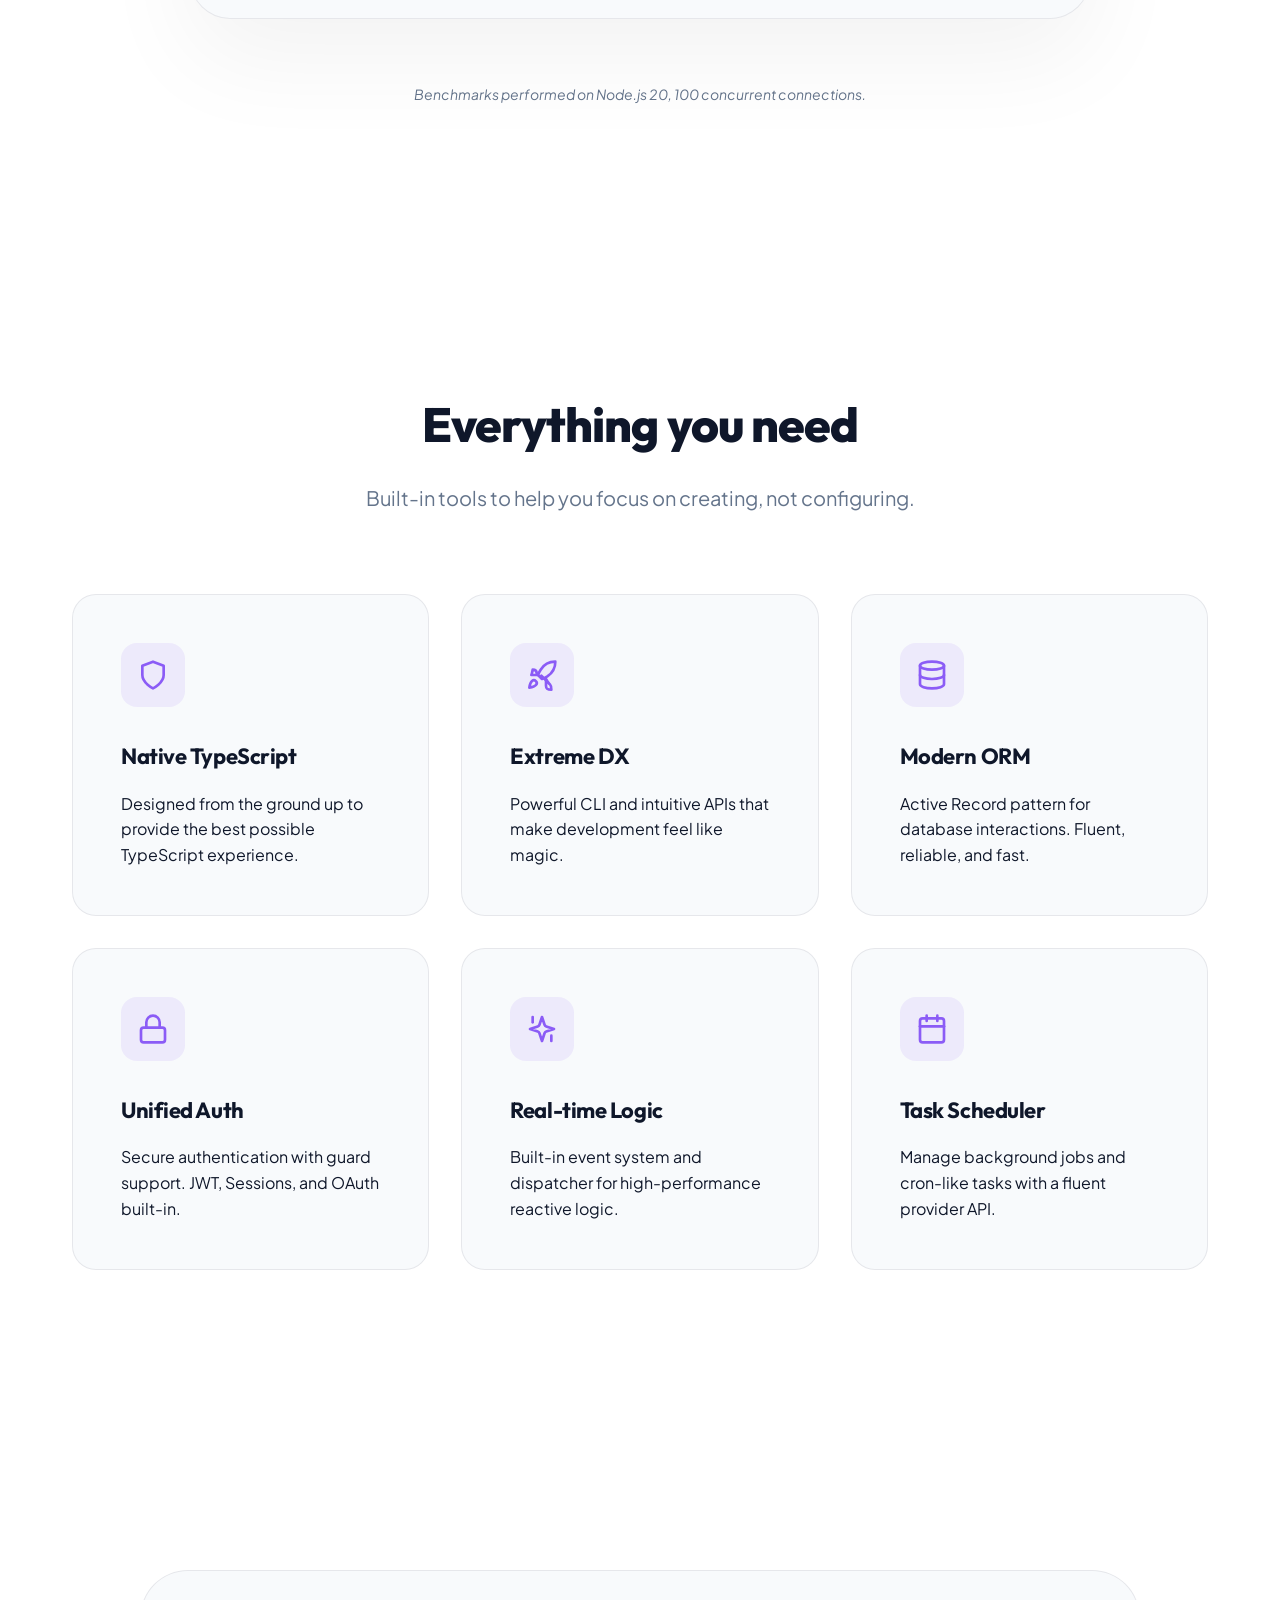
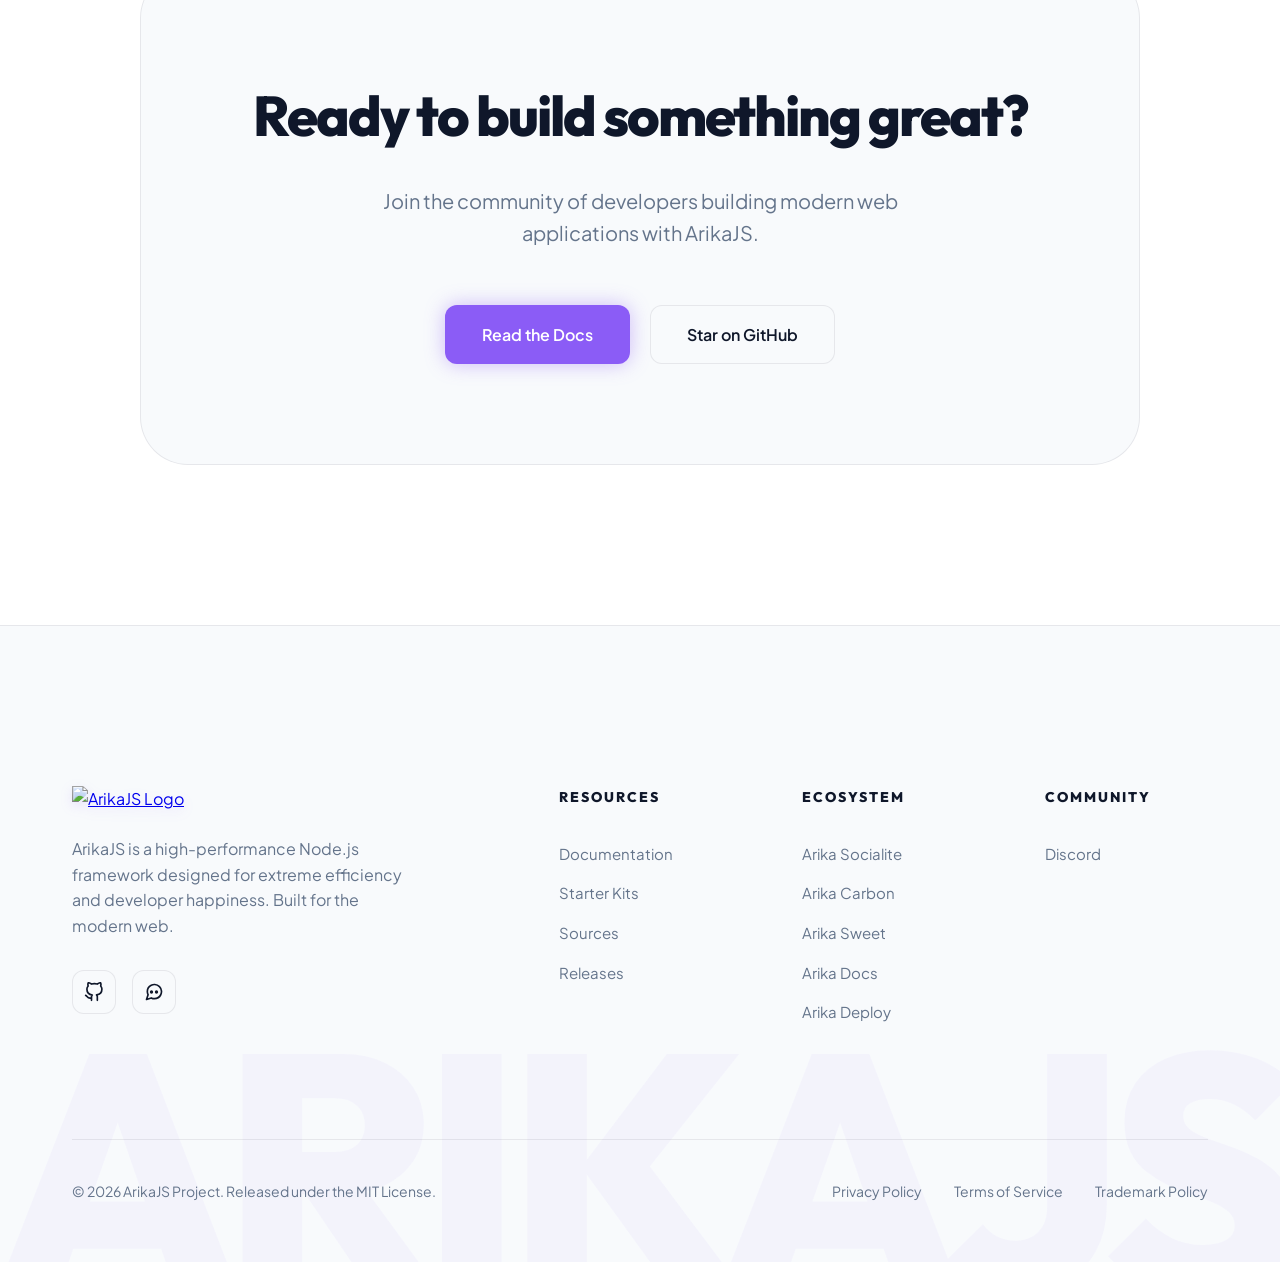
==== commit efd22ecd: "docs: update release notes and version to 0.10.19" ====
--- a/index.html
+++ b/index.html
@@ -61,7 +61,7 @@
             <div class="hero-content">
                 <div class="badge">
                     <span class="badge-dot"></span>
-                    Version 0.10.13 - Stable Release
+                    Version 0.10.19 - Stable Release
                 </div>
                 <h1>The <span class="gradient-text">High-Performance</span> Framework for Modern Node.js</h1>
                 <p>ArikaJS is a next-generation Node.js framework designed for extreme efficiency, developer happiness,
